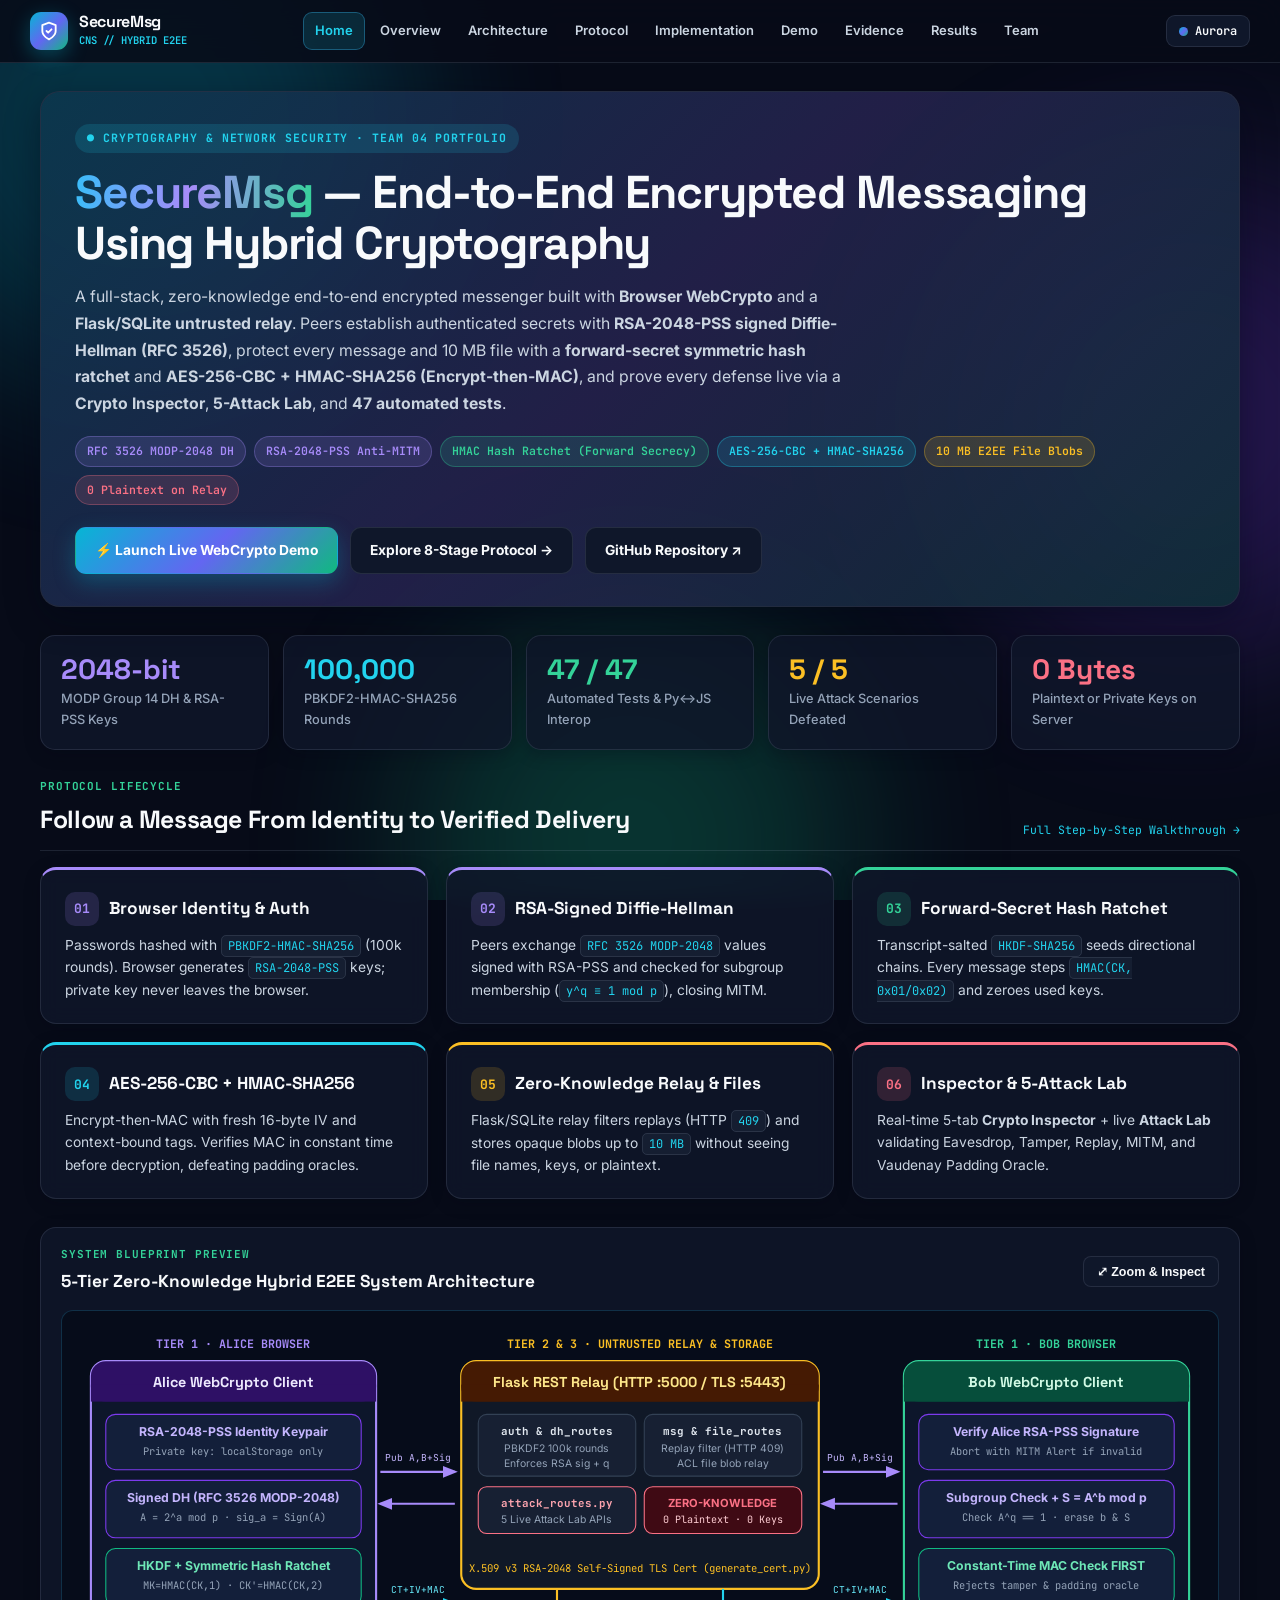
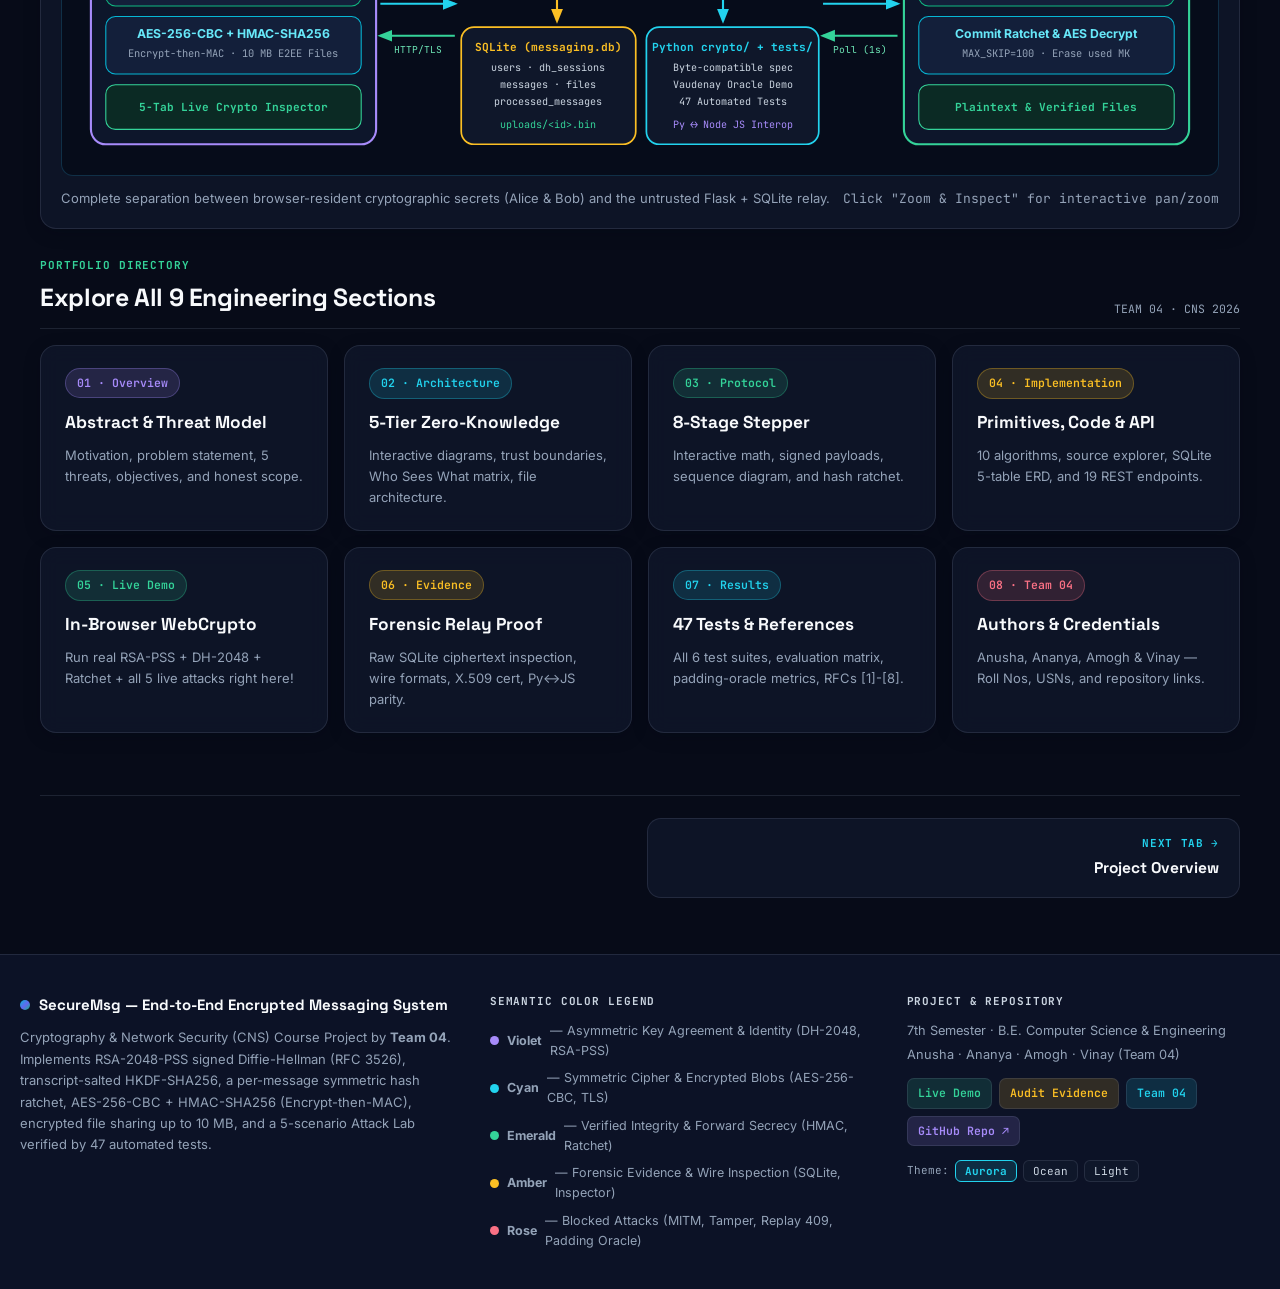
==== docs/index.html @ dab5427d "Add interactive 9-tab SecureMsg CNS portfolio and GitHub Pages workflow" ====
<!DOCTYPE html>
<html lang="en" data-theme="aurora">
<head>
  <meta charset="UTF-8" />
  <meta name="viewport" content="width=device-width, initial-scale=1.0" />
  <meta name="description" content="SecureMsg — End-to-End Encrypted Messaging System Using Hybrid Cryptography. Cryptography and Network Security (CNS) Team 4 Engineering Portfolio." />
  <title>SecureMsg — Hybrid Cryptography Portfolio</title>
  <link rel="preconnect" href="https://fonts.googleapis.com" />
  <link rel="preconnect" href="https://fonts.gstatic.com" crossorigin />
  <link href="https://fonts.googleapis.com/css2?family=Inter:wght@400;500;600;700;800&family=JetBrains+Mono:wght@400;500;600;700&family=Space+Grotesk:wght@600;700&display=swap" rel="stylesheet" />
  <link rel="stylesheet" href="./styles.css" />
</head>
<body>
  <a href="#main-content" class="skip-link">Skip to main content</a>

  <!-- Ambient Mesh Background -->
  <div class="bg-ambient" aria-hidden="true">
    <div class="orb orb-1"></div>
    <div class="orb orb-2"></div>
    <div class="orb orb-3"></div>
  </div>

  <!-- Sticky Navigation Header -->
  <header class="site-header">
    <div class="header-inner">
      <a href="#home" class="brand" data-nav="home">
        <span class="brand-icon" aria-hidden="true">
          <svg viewBox="0 0 24 24" fill="none" stroke="currentColor" stroke-width="2.2" stroke-linecap="round" stroke-linejoin="round">
            <path d="M12 22s8-4 8-10V5l-8-3-8 3v7c0 6 8 10 8 10z"/>
            <path d="M9 12l2 2 4-4"/>
          </svg>
        </span>
        <span class="brand-text">
          <span class="brand-name">SecureMsg</span>
          <span class="brand-sub">CNS // HYBRID E2EE</span>
        </span>
      </a>

      <!-- Desktop 9-Tab Navigation -->
      <nav class="nav-desktop" aria-label="Primary Navigation">
        <a href="#home" class="nav-link" data-nav="home">Home</a>
        <a href="#overview" class="nav-link" data-nav="overview">Overview</a>
        <a href="#architecture" class="nav-link" data-nav="architecture">Architecture</a>
        <a href="#protocol" class="nav-link" data-nav="protocol">Protocol</a>
        <a href="#implementation" class="nav-link" data-nav="implementation">Implementation</a>
        <a href="#demo" class="nav-link" data-nav="demo">Demo</a>
        <a href="#evidence" class="nav-link" data-nav="evidence">Evidence</a>
        <a href="#results" class="nav-link" data-nav="results">Results</a>
        <a href="#team" class="nav-link" data-nav="team">Team</a>
      </nav>

      <div class="header-actions">
        <button id="theme-cycle" class="theme-btn" type="button" title="Switch portfolio theme">
          <span class="theme-dot"></span>
          <span id="theme-label">Aurora</span>
        </button>
        <button id="mobile-toggle" class="mobile-btn" type="button" aria-label="Toggle navigation" aria-expanded="false">
          <svg viewBox="0 0 24 24" fill="none" stroke="currentColor" stroke-width="2.2" stroke-linecap="round">
            <line x1="3" y1="6" x2="21" y2="6"/>
            <line x1="3" y1="12" x2="21" y2="12"/>
            <line x1="3" y1="18" x2="21" y2="18"/>
          </svg>
        </button>
      </div>
    </div>

    <!-- Mobile Navigation Drawer -->
    <nav id="nav-mobile" class="nav-mobile" aria-label="Mobile Navigation" hidden>
      <a href="#home" class="mob-link" data-nav="home"><span>Home</span><span class="mob-path">/home</span></a>
      <a href="#overview" class="mob-link" data-nav="overview"><span>Project Overview</span><span class="mob-path">/overview</span></a>
      <a href="#architecture" class="mob-link" data-nav="architecture"><span>System Architecture</span><span class="mob-path">/architecture</span></a>
      <a href="#protocol" class="mob-link" data-nav="protocol"><span>Eight-Stage Protocol</span><span class="mob-path">/protocol</span></a>
      <a href="#implementation" class="mob-link" data-nav="implementation"><span>Cryptography &amp; Code</span><span class="mob-path">/implementation</span></a>
      <a href="#demo" class="mob-link" data-nav="demo"><span>Interactive Demo</span><span class="mob-path">/demo</span></a>
      <a href="#evidence" class="mob-link" data-nav="evidence"><span>Audit &amp; Evidence</span><span class="mob-path">/evidence</span></a>
      <a href="#results" class="mob-link" data-nav="results"><span>Testing &amp; Results</span><span class="mob-path">/results</span></a>
      <a href="#team" class="mob-link" data-nav="team"><span>Team 04</span><span class="mob-path">/team</span></a>
    </nav>
  </header>

  <!-- Dynamic Page Outlet -->
  <main id="main-content" class="main-wrap" tabindex="-1"></main>

  <!-- Diagram Zoom Lightbox Modal -->
  <div id="diagram-modal" class="modal" hidden role="dialog" aria-modal="true" aria-labelledby="modal-title">
    <div class="modal-backdrop" data-close-modal></div>
    <div class="modal-dialog">
      <div class="modal-head">
        <div>
          <span class="modal-kicker">INTERACTIVE DIAGRAM VIEWER</span>
          <h3 id="modal-title">Diagram</h3>
        </div>
        <div class="modal-controls">
          <button type="button" class="ctrl-btn" id="zoom-out" title="Zoom out">−</button>
          <span class="zoom-readout" id="zoom-readout">100%</span>
          <button type="button" class="ctrl-btn" id="zoom-in" title="Zoom in">+</button>
          <button type="button" class="ctrl-btn" id="zoom-reset" title="Reset zoom">Reset</button>
          <button type="button" class="ctrl-btn close" data-close-modal title="Close">✕</button>
        </div>
      </div>
      <div class="modal-body" id="modal-canvas"></div>
    </div>
  </div>

  <!-- Editorial Footer -->
  <footer class="site-footer">
    <div class="footer-inner">
      <div class="footer-col">
        <div class="footer-brand">
          <span class="footer-dot"></span>
          <strong>SecureMsg — End-to-End Encrypted Messaging System</strong>
        </div>
        <p class="footer-desc">
          Cryptography &amp; Network Security (CNS) Course Project by <strong>Team 04</strong>.
          Implements RSA-2048-PSS signed Diffie-Hellman (RFC 3526), transcript-salted HKDF-SHA256,
          a per-message symmetric hash ratchet, AES-256-CBC + HMAC-SHA256 (Encrypt-then-MAC),
          encrypted file sharing up to 10 MB, and a 5-scenario Attack Lab verified by 47 automated tests.
        </p>
      </div>

      <div class="footer-col">
        <div class="footer-head">SEMANTIC COLOR LEGEND</div>
        <ul class="legend-list">
          <li><span class="swatch violet"></span><strong>Violet</strong> — Asymmetric Key Agreement &amp; Identity (DH-2048, RSA-PSS)</li>
          <li><span class="swatch cyan"></span><strong>Cyan</strong> — Symmetric Cipher &amp; Encrypted Blobs (AES-256-CBC, TLS)</li>
          <li><span class="swatch emerald"></span><strong>Emerald</strong> — Verified Integrity &amp; Forward Secrecy (HMAC, Ratchet)</li>
          <li><span class="swatch amber"></span><strong>Amber</strong> — Forensic Evidence &amp; Wire Inspection (SQLite, Inspector)</li>
          <li><span class="swatch rose"></span><strong>Rose</strong> — Blocked Attacks (MITM, Tamper, Replay 409, Padding Oracle)</li>
        </ul>
      </div>

      <div class="footer-col">
        <div class="footer-head">PROJECT &amp; REPOSITORY</div>
        <p class="footer-meta">7th Semester · B.E. Computer Science &amp; Engineering</p>
        <p class="footer-meta">Anusha · Ananya · Amogh · Vinay (Team 04)</p>
        <div class="footer-links">
          <a href="#demo" data-nav="demo" class="f-pill emerald">Live Demo</a>
          <a href="#evidence" data-nav="evidence" class="f-pill amber">Audit Evidence</a>
          <a href="#team" data-nav="team" class="f-pill cyan">Team 04</a>
          <a href="https://github.com/Vinay3579-code/Secure-Messaging-Application" target="_blank" rel="noopener" class="f-pill violet">GitHub Repo ↗</a>
        </div>
        <div class="footer-themes">
          <span class="footer-theme-label">Theme:</span>
          <button type="button" class="ft-btn" data-set-theme="aurora">Aurora</button>
          <button type="button" class="ft-btn" data-set-theme="ocean">Ocean</button>
          <button type="button" class="ft-btn" data-set-theme="light">Light</button>
        </div>
      </div>
    </div>
  </footer>

  <script src="./diagrams.js"></script>
  <script src="./simulator.js"></script>
  <script src="./pages.js"></script>
  <script src="./app.js"></script>
</body>
</html>
---- docs/styles.css ----
/* ==========================================================================
   SecureMsg CNS Portfolio — Vibrant, Multi-Theme Cryptographic Design System
   Themes: Aurora Dark (default), Ocean Slate, Vibrant Light
   ========================================================================== */

:root,
[data-theme="aurora"] {
  --bg: #070B18;
  --bg-2: #0C1226;
  --surface: rgba(15, 23, 42, 0.82);
  --surface-solid: #0F172A;
  --surface-alt: rgba(30, 41, 59, 0.55);
  --border: rgba(148, 163, 184, 0.16);
  --border-strong: rgba(56, 189, 248, 0.34);

  --ink: #F8FAFC;
  --ink-2: #CBD5E1;
  --ink-3: #94A3B8;

  --cyan: #22D3EE;
  --cyan-soft: rgba(34, 211, 238, 0.14);
  --emerald: #34D399;
  --emerald-soft: rgba(52, 211, 153, 0.14);
  --violet: #A78BFA;
  --violet-soft: rgba(167, 139, 250, 0.15);
  --amber: #FBBF24;
  --amber-soft: rgba(251, 191, 36, 0.15);
  --rose: #FB7185;
  --rose-soft: rgba(251, 113, 133, 0.15);
  --blue: #60A5FA;
  --blue-soft: rgba(96, 165, 250, 0.15);

  --grad-hero: linear-gradient(135deg, rgba(6, 182, 212, 0.18), rgba(139, 92, 246, 0.16), rgba(16, 185, 129, 0.14));
  --grad-accent: linear-gradient(135deg, #06B6D4 0%, #6366F1 52%, #10B981 100%);
  --grad-title: linear-gradient(95deg, #38BDF8 0%, #A78BFA 48%, #34D399 100%);
  --code-bg: #050914;
  --shadow: 0 12px 34px rgba(2, 6, 23, 0.45);
  --shadow-sm: 0 4px 16px rgba(2, 6, 23, 0.28);
  --header-bg: rgba(7, 11, 24, 0.86);
  --orb-opacity: 0.24;
}

[data-theme="ocean"] {
  --bg: #081826;
  --bg-2: #0D2235;
  --surface: rgba(14, 34, 54, 0.86);
  --surface-solid: #0E2236;
  --surface-alt: rgba(22, 50, 79, 0.6);
  --border: rgba(56, 189, 248, 0.18);
  --border-strong: rgba(20, 184, 166, 0.44);

  --ink: #F0F9FF;
  --ink-2: #BAE6FD;
  --ink-3: #7DD3FC;

  --cyan: #2DD4BF;
  --cyan-soft: rgba(45, 212, 191, 0.15);
  --emerald: #4ADE80;
  --emerald-soft: rgba(74, 222, 128, 0.14);
  --violet: #C084FC;
  --violet-soft: rgba(192, 132, 252, 0.16);
  --amber: #FCD34D;
  --amber-soft: rgba(252, 211, 77, 0.16);
  --rose: #FDA4AF;
  --rose-soft: rgba(253, 164, 175, 0.16);
  --blue: #38BDF8;
  --blue-soft: rgba(56, 189, 248, 0.16);

  --grad-hero: linear-gradient(135deg, rgba(20, 184, 166, 0.22), rgba(14, 165, 233, 0.18), rgba(99, 102, 241, 0.16));
  --grad-accent: linear-gradient(135deg, #14B8A6 0%, #0EA5E9 55%, #818CF8 100%);
  --grad-title: linear-gradient(95deg, #5EEAD4 0%, #38BDF8 50%, #C084FC 100%);
  --code-bg: #04101B;
  --shadow: 0 14px 36px rgba(2, 12, 24, 0.5);
  --shadow-sm: 0 4px 16px rgba(2, 12, 24, 0.32);
  --header-bg: rgba(8, 24, 38, 0.88);
  --orb-opacity: 0.22;
}

[data-theme="light"] {
  --bg: #F4F7FC;
  --bg-2: #EBF0F9;
  --surface: rgba(255, 255, 255, 0.94);
  --surface-solid: #FFFFFF;
  --surface-alt: #F8FAFC;
  --border: #DDE5F0;
  --border-strong: rgba(79, 70, 229, 0.35);

  --ink: #0F172A;
  --ink-2: #334155;
  --ink-3: #64748B;

  --cyan: #0284C7;
  --cyan-soft: #E0F2FE;
  --emerald: #059669;
  --emerald-soft: #D1FAE5;
  --violet: #7C3AED;
  --violet-soft: #EDE9FE;
  --amber: #D97706;
  --amber-soft: #FEF3C7;
  --rose: #E11D48;
  --rose-soft: #FFE4E6;
  --blue: #2563EB;
  --blue-soft: #DBEAFE;

  --grad-hero: linear-gradient(135deg, rgba(6, 182, 212, 0.1), rgba(99, 102, 241, 0.1), rgba(16, 185, 129, 0.1));
  --grad-accent: linear-gradient(135deg, #0284C7 0%, #4F46E5 55%, #059669 100%);
  --grad-title: linear-gradient(95deg, #0284C7 0%, #6D28D9 52%, #059669 100%);
  --code-bg: #0F172A;
  --shadow: 0 10px 28px rgba(15, 23, 42, 0.08);
  --shadow-sm: 0 3px 10px rgba(15, 23, 42, 0.05);
  --header-bg: rgba(255, 255, 255, 0.9);
  --orb-opacity: 0.14;
}

* { box-sizing: border-box; margin: 0; padding: 0; }
html { scroll-behavior: smooth; }

body {
  font-family: 'Inter', -apple-system, BlinkMacSystemFont, 'Segoe UI', Roboto, sans-serif;
  background: var(--bg);
  color: var(--ink);
  line-height: 1.62;
  min-height: 100vh;
  display: flex;
  flex-direction: column;
  overflow-x: hidden;
  -webkit-font-smoothing: antialiased;
  transition: background 0.25s ease, color 0.25s ease;
}

.font-display { font-family: 'Space Grotesk', 'Inter', sans-serif; }
.font-mono, code, pre { font-family: 'JetBrains Mono', ui-monospace, SFMono-Regular, Consolas, monospace; }

.skip-link {
  position: absolute; left: -9999px;
  background: var(--cyan); color: #050914;
  padding: 8px 14px; border-radius: 8px; font-weight: 700; z-index: 100;
}
.skip-link:focus { left: 12px; top: 12px; }

/* Ambient Gradient Orbs */
.bg-ambient {
  position: fixed; inset: 0; pointer-events: none; z-index: 0; overflow: hidden;
}
.orb {
  position: absolute; border-radius: 50%; filter: blur(90px); opacity: var(--orb-opacity);
}
.orb-1 { width: 520px; height: 520px; top: -140px; left: -120px; background: #06B6D4; }
.orb-2 { width: 480px; height: 480px; top: 20%; right: -150px; background: #7C3AED; }
.orb-3 { width: 440px; height: 440px; bottom: -160px; left: 32%; background: #10B981; }

/* Sticky Header */
.site-header {
  position: sticky; top: 0; z-index: 50;
  background: var(--header-bg);
  backdrop-filter: blur(16px);
  border-bottom: 1px solid var(--border);
}

.header-inner {
  max-width: 1260px; margin: 0 auto;
  padding: 12px 20px;
  display: flex; align-items: center; justify-content: space-between; gap: 14px;
}

.brand {
  display: flex; align-items: center; gap: 11px; text-decoration: none; color: inherit;
  flex-shrink: 0;
}
.brand-icon {
  width: 38px; height: 38px; border-radius: 11px;
  background: var(--grad-accent); color: #FFFFFF;
  display: grid; place-items: center;
  box-shadow: 0 6px 20px rgba(6, 182, 212, 0.32);
}
.brand-icon svg { width: 20px; height: 20px; }
.brand-name {
  display: block; font-family: 'Space Grotesk', sans-serif;
  font-size: 16px; font-weight: 700; line-height: 1.1; letter-spacing: -0.02em;
}
.brand-sub {
  display: block; font-family: 'JetBrains Mono', monospace;
  font-size: 10.5px; color: var(--cyan); font-weight: 600; margin-top: 2px;
}

.nav-desktop {
  display: flex; align-items: center; gap: 3px;
}
.nav-link {
  text-decoration: none; color: var(--ink-2);
  font-size: 13px; font-weight: 600;
  padding: 7px 11px; border-radius: 9px;
  border: 1px solid transparent;
  transition: all 0.16s ease;
  white-space: nowrap;
}
.nav-link:hover { color: var(--ink); background: var(--surface-alt); }
.nav-link.active {
  color: var(--cyan);
  background: var(--cyan-soft);
  border-color: var(--border-strong);
}

.header-actions { display: flex; align-items: center; gap: 8px; flex-shrink: 0; }

.theme-btn {
  display: inline-flex; align-items: center; gap: 7px;
  background: var(--surface-solid); color: var(--ink);
  border: 1px solid var(--border);
  padding: 7px 12px; border-radius: 9px;
  font-family: 'JetBrains Mono', monospace; font-size: 12px; font-weight: 600;
  cursor: pointer; transition: all 0.15s ease;
}
.theme-btn:hover { border-color: var(--cyan); transform: translateY(-1px); }
.theme-dot {
  width: 9px; height: 9px; border-radius: 50%;
  background: var(--grad-accent);
}

.mobile-btn {
  display: none; width: 38px; height: 38px; border-radius: 9px;
  background: var(--surface-solid); color: var(--ink);
  border: 1px solid var(--border); align-items: center; justify-content: center; cursor: pointer;
}
.mobile-btn svg { width: 20px; height: 20px; }

.nav-mobile {
  border-top: 1px solid var(--border);
  padding: 10px 18px 16px;
  display: grid; gap: 6px;
  background: var(--surface-solid);
}
.nav-mobile[hidden] { display: none; }
.mob-link {
  display: flex; justify-content: space-between; align-items: center;
  padding: 10px 14px; border-radius: 10px;
  text-decoration: none; color: var(--ink-2); font-size: 14px; font-weight: 600;
  border: 1px solid transparent;
}
.mob-link.active {
  background: var(--cyan-soft); color: var(--cyan); border-color: var(--border-strong);
}
.mob-path { font-family: 'JetBrains Mono', monospace; font-size: 11px; color: var(--ink-3); }

/* Main Content Wrapper */
.main-wrap {
  position: relative; z-index: 1; flex: 1;
  max-width: 1240px; width: 100%; margin: 0 auto;
  padding: 28px 20px 56px;
  animation: fadeSlide 0.25s ease;
}

@keyframes fadeSlide {
  from { opacity: 0; transform: translateY(8px); }
  to { opacity: 1; transform: translateY(0); }
}

/* Reusable Layout Primitives */
.stack-lg { display: flex; flex-direction: column; gap: 28px; }
.stack-md { display: flex; flex-direction: column; gap: 18px; }
.stack-sm { display: flex; flex-direction: column; gap: 12px; }

.grid-2 { display: grid; grid-template-columns: repeat(2, minmax(0, 1fr)); gap: 18px; }
.grid-3 { display: grid; grid-template-columns: repeat(3, minmax(0, 1fr)); gap: 18px; }
.grid-4 { display: grid; grid-template-columns: repeat(4, minmax(0, 1fr)); gap: 16px; }
.grid-5 { display: grid; grid-template-columns: repeat(5, minmax(0, 1fr)); gap: 14px; }

/* Page Header */
.page-hero {
  background: var(--surface);
  border: 1px solid var(--border);
  border-radius: 20px;
  padding: 32px 34px;
  position: relative; overflow: hidden;
  box-shadow: var(--shadow);
}
.page-hero::before {
  content: ""; position: absolute; inset: 0;
  background: var(--grad-hero); pointer-events: none;
}
.page-hero > * { position: relative; z-index: 1; }

.kicker {
  display: inline-flex; align-items: center; gap: 8px;
  font-family: 'JetBrains Mono', monospace;
  font-size: 11.5px; font-weight: 700; letter-spacing: 0.08em; text-transform: uppercase;
  color: var(--cyan);
  background: var(--cyan-soft);
  padding: 5px 12px; border-radius: 999px;
  margin-bottom: 14px;
}
.kicker.violet { color: var(--violet); background: var(--violet-soft); }
.kicker.emerald { color: var(--emerald); background: var(--emerald-soft); }
.kicker.amber { color: var(--amber); background: var(--amber-soft); }
.kicker.rose { color: var(--rose); background: var(--rose-soft); }

h1.display-title {
  font-family: 'Space Grotesk', sans-serif;
  font-size: clamp(1.9rem, 3.6vw, 3rem);
  font-weight: 700; line-height: 1.12; letter-spacing: -0.025em;
  margin-bottom: 14px;
}
.grad-text {
  background: var(--grad-title);
  -webkit-background-clip: text; -webkit-text-fill-color: transparent;
}

.lead {
  font-size: 15.8px; color: var(--ink-2); max-width: 78ch; line-height: 1.7;
}

/* Section Headers */
.sec-head {
  display: flex; justify-content: space-between; align-items: flex-end;
  flex-wrap: wrap; gap: 10px;
  padding-bottom: 10px; border-bottom: 1px solid var(--border);
  margin-bottom: 16px;
}
.sec-kicker {
  font-family: 'JetBrains Mono', monospace;
  font-size: 11px; font-weight: 700; text-transform: uppercase; letter-spacing: 0.08em;
  color: var(--emerald); margin-bottom: 4px;
}
.sec-title {
  font-family: 'Space Grotesk', sans-serif;
  font-size: clamp(1.25rem, 2.2vw, 1.55rem);
  font-weight: 700; letter-spacing: -0.015em;
}
.sec-meta {
  font-family: 'JetBrains Mono', monospace; font-size: 11.5px; color: var(--ink-3);
}

/* Cards */
.card {
  background: var(--surface);
  border: 1px solid var(--border);
  border-radius: 16px;
  padding: 22px 24px;
  box-shadow: var(--shadow-sm);
  backdrop-filter: blur(10px);
  transition: border-color 0.18s ease, transform 0.18s ease;
}
.card.hover:hover {
  border-color: var(--border-strong);
  transform: translateY(-2px);
}
.card.accent-cyan { border-top: 3px solid var(--cyan); }
.card.accent-emerald { border-top: 3px solid var(--emerald); }
.card.accent-violet { border-top: 3px solid var(--violet); }
.card.accent-amber { border-top: 3px solid var(--amber); }
.card.accent-rose { border-top: 3px solid var(--rose); }
.card.accent-blue { border-top: 3px solid var(--blue); }

.card-title {
  font-family: 'Space Grotesk', sans-serif;
  font-size: 1.08rem; font-weight: 700; margin-bottom: 8px;
  display: flex; align-items: center; gap: 10px;
}

.icon-badge {
  width: 34px; height: 34px; border-radius: 10px;
  display: inline-flex; align-items: center; justify-content: center;
  flex-shrink: 0; font-family: 'JetBrains Mono', monospace; font-weight: 700; font-size: 13px;
}
.icon-badge.cyan { background: var(--cyan-soft); color: var(--cyan); }
.icon-badge.emerald { background: var(--emerald-soft); color: var(--emerald); }
.icon-badge.violet { background: var(--violet-soft); color: var(--violet); }
.icon-badge.amber { background: var(--amber-soft); color: var(--amber); }
.icon-badge.rose { background: var(--rose-soft); color: var(--rose); }
.icon-badge.blue { background: var(--blue-soft); color: var(--blue); }

/* Pills & Tags */
.pills { display: flex; flex-wrap: wrap; gap: 8px; }
.pill {
  display: inline-flex; align-items: center; gap: 6px;
  font-family: 'JetBrains Mono', monospace; font-size: 11.5px; font-weight: 600;
  padding: 5px 11px; border-radius: 999px;
  border: 1px solid var(--border); background: var(--surface-alt); color: var(--ink-2);
}
.pill.cyan { color: var(--cyan); background: var(--cyan-soft); border-color: rgba(34,211,238,0.3); }
.pill.emerald { color: var(--emerald); background: var(--emerald-soft); border-color: rgba(52,211,153,0.3); }
.pill.violet { color: var(--violet); background: var(--violet-soft); border-color: rgba(167,139,250,0.3); }
.pill.amber { color: var(--amber); background: var(--amber-soft); border-color: rgba(251,191,36,0.3); }
.pill.rose { color: var(--rose); background: var(--rose-soft); border-color: rgba(251,113,133,0.3); }

/* Buttons */
.btn-row { display: flex; flex-wrap: wrap; gap: 12px; margin-top: 22px; }
.btn {
  display: inline-flex; align-items: center; gap: 8px;
  text-decoration: none; cursor: pointer;
  font-size: 13.8px; font-weight: 700;
  padding: 11px 19px; border-radius: 11px;
  border: 1px solid transparent; transition: all 0.16s ease;
}
.btn-primary {
  background: var(--grad-accent); color: #FFFFFF;
  box-shadow: 0 8px 22px rgba(6, 182, 212, 0.28);
}
.btn-primary:hover { transform: translateY(-1px); filter: brightness(1.08); }
.btn-secondary {
  background: var(--surface-solid); color: var(--ink);
  border-color: var(--border);
}
.btn-secondary:hover { border-color: var(--cyan); color: var(--cyan); }
.btn-danger {
  background: var(--rose-soft); color: var(--rose); border-color: rgba(251,113,133,0.4);
}
.btn-danger:hover { filter: brightness(1.1); }
.btn-sm { padding: 7px 13px; font-size: 12.5px; border-radius: 8px; }
.btn:disabled { opacity: 0.45; cursor: not-allowed; transform: none; }

/* Stat Cards */
.stat-card {
  background: var(--surface); border: 1px solid var(--border);
  border-radius: 15px; padding: 18px 20px; box-shadow: var(--shadow-sm);
}
.stat-val {
  font-family: 'Space Grotesk', sans-serif;
  font-size: 1.75rem; font-weight: 700; line-height: 1.1; margin-bottom: 5px;
}
.stat-val.cyan { color: var(--cyan); }
.stat-val.emerald { color: var(--emerald); }
.stat-val.violet { color: var(--violet); }
.stat-val.amber { color: var(--amber); }
.stat-val.rose { color: var(--rose); }
.stat-label { font-size: 12.8px; color: var(--ink-3); font-weight: 500; }

/* Tables */
.table-wrap {
  overflow-x: auto; border: 1px solid var(--border);
  border-radius: 14px; background: var(--surface);
}
table { width: 100%; border-collapse: collapse; min-width: 620px; }
thead th {
  text-align: left; font-family: 'JetBrains Mono', monospace;
  font-size: 11px; font-weight: 700; text-transform: uppercase; letter-spacing: 0.06em;
  color: var(--cyan); background: var(--surface-alt);
  padding: 13px 16px; border-bottom: 1px solid var(--border);
}
tbody td {
  padding: 12px 16px; font-size: 13.5px; color: var(--ink-2);
  border-bottom: 1px solid var(--border); vertical-align: top;
}
tbody tr:last-child td { border-bottom: none; }
tbody tr:hover td { background: var(--surface-alt); }
td strong { color: var(--ink); }

/* Inline Code & Code Blocks */
p code, li code, td code {
  font-size: 12px; padding: 2px 6px; border-radius: 5px;
  background: var(--surface-alt); border: 1px solid var(--border); color: var(--cyan);
}
pre.code-block {
  background: var(--code-bg); color: #E2E8F0;
  border: 1px solid rgba(148, 163, 184, 0.2);
  border-radius: 12px; padding: 16px 18px;
  font-size: 12.2px; line-height: 1.65; overflow-x: auto;
}

/* Lists */
ul.clean { list-style: none; display: flex; flex-direction: column; gap: 9px; }
ul.clean li { position: relative; padding-left: 18px; font-size: 14px; color: var(--ink-2); }
ul.clean li::before {
  content: ""; position: absolute; left: 0; top: 9px;
  width: 7px; height: 7px; border-radius: 50%; background: var(--cyan);
}
ul.clean.emerald li::before { background: var(--emerald); }
ul.clean.violet li::before { background: var(--violet); }
ul.clean.rose li::before { background: var(--rose); }
ul.clean.amber li::before { background: var(--amber); }
ul.clean li strong { color: var(--ink); }

/* Interactive Tabs & Segmented Controls */
.seg-tabs {
  display: flex; flex-wrap: wrap; gap: 8px; margin-bottom: 16px;
}
.seg-btn {
  background: var(--surface-solid); color: var(--ink-2);
  border: 1px solid var(--border);
  padding: 8px 14px; border-radius: 10px;
  font-size: 13px; font-weight: 600; cursor: pointer;
  transition: all 0.15s ease;
}
.seg-btn:hover { border-color: var(--cyan); color: var(--ink); }
.seg-btn.active {
  background: var(--grad-accent); color: #FFFFFF; border-color: transparent;
  box-shadow: 0 5px 16px rgba(6, 182, 212, 0.25);
}

/* Diagram Box */
.diagram-box {
  background: var(--surface); border: 1px solid var(--border);
  border-radius: 16px; padding: 18px 20px; box-shadow: var(--shadow-sm);
}
.diagram-bar {
  display: flex; justify-content: space-between; align-items: center;
  flex-wrap: wrap; gap: 10px; margin-bottom: 14px;
}
.diagram-canvas {
  background: #060C1A; border: 1px solid rgba(56, 189, 248, 0.2);
  border-radius: 12px; padding: 14px; overflow-x: auto;
}
.diagram-canvas svg { width: 100%; min-width: 700px; height: auto; display: block; }
.diagram-note {
  margin-top: 12px; font-size: 13px; color: var(--ink-3);
  display: flex; justify-content: space-between; flex-wrap: wrap; gap: 8px;
}

/* Protocol Stepper */
.stepper-layout {
  display: grid; grid-template-columns: 300px 1fr; gap: 18px; align-items: start;
}
.step-list { display: flex; flex-direction: column; gap: 8px; }
.step-btn {
  display: flex; align-items: center; gap: 12px; text-align: left;
  background: var(--surface); border: 1px solid var(--border);
  border-radius: 12px; padding: 11px 14px; cursor: pointer; color: var(--ink-2);
  transition: all 0.15s ease;
}
.step-btn:hover { border-color: var(--cyan); color: var(--ink); }
.step-btn.active {
  background: var(--cyan-soft); border-color: var(--cyan); color: var(--ink);
}
.step-num {
  width: 28px; height: 28px; border-radius: 8px;
  font-family: 'JetBrains Mono', monospace; font-size: 12px; font-weight: 700;
  display: inline-flex; align-items: center; justify-content: center; flex-shrink: 0;
  background: var(--surface-alt); color: var(--cyan);
}
.step-btn.active .step-num { background: var(--cyan); color: #050914; }
.step-btn strong { display: block; font-size: 13.5px; line-height: 1.25; }
.step-btn small { display: block; font-size: 11.5px; color: var(--ink-3); margin-top: 2px; }

/* Live Demo Simulator */
.sim-grid {
  display: grid; grid-template-columns: 1fr 0.9fr 1fr; gap: 14px;
}
.sim-pane {
  background: var(--surface); border: 1px solid var(--border);
  border-radius: 14px; padding: 18px; display: flex; flex-direction: column; gap: 12px;
}
.sim-pane.relay {
  background: var(--code-bg); border-color: rgba(251, 191, 36, 0.35); color: #E2E8F0;
}
.sim-input {
  width: 100%; background: var(--surface-alt); color: var(--ink);
  border: 1px solid var(--border); border-radius: 10px;
  padding: 10px 13px; font-size: 13.8px; font-family: inherit;
}
.sim-input:focus { outline: none; border-color: var(--cyan); }
.sim-log {
  background: var(--code-bg); color: #CBD5E1;
  border: 1px solid rgba(148, 163, 184, 0.2);
  border-radius: 10px; padding: 12px;
  font-family: 'JetBrains Mono', monospace; font-size: 11.6px;
  line-height: 1.6; max-height: 280px; overflow-y: auto; white-space: pre-wrap; word-break: break-word;
}
.log-ok { color: #34D399; }
.log-err { color: #FB7185; }
.log-warn { color: #FBBF24; }
.log-info { color: #38BDF8; }

.toggle-label {
  display: inline-flex; align-items: center; gap: 8px;
  font-size: 13px; font-weight: 600; color: var(--ink-2); cursor: pointer;
}

/* Progress Bar for Test Suites */
.bar-track {
  height: 8px; border-radius: 999px; background: var(--surface-alt); overflow: hidden; margin-top: 8px;
}
.bar-fill {
  height: 100%; border-radius: 999px; background: var(--grad-accent);
}

/* Team Cards */
.member-card {
  background: var(--surface); border: 1px solid var(--border);
  border-radius: 16px; overflow: hidden; box-shadow: var(--shadow-sm);
  transition: transform 0.18s ease, border-color 0.18s ease;
}
.member-card:hover { transform: translateY(-3px); border-color: var(--border-strong); }
.member-ribbon { height: 5px; }
.member-body { padding: 22px; display: flex; flex-direction: column; gap: 16px; }
.member-top { display: flex; align-items: center; gap: 14px; }
.avatar {
  width: 54px; height: 54px; border-radius: 14px; color: #FFFFFF;
  font-family: 'JetBrains Mono', monospace; font-size: 17px; font-weight: 700;
  display: grid; place-items: center; flex-shrink: 0;
}
.member-meta {
  display: grid; grid-template-columns: 1fr 1.3fr; gap: 10px;
  padding-top: 14px; border-top: 1px solid var(--border);
}
.meta-box {
  background: var(--surface-alt); border: 1px solid var(--border);
  border-radius: 10px; padding: 9px 12px;
}
.meta-box small {
  display: block; font-family: 'JetBrains Mono', monospace;
  font-size: 10px; text-transform: uppercase; letter-spacing: 0.06em; color: var(--ink-3);
}
.meta-box strong {
  font-family: 'JetBrains Mono', monospace; font-size: 13.5px; color: var(--ink);
}

/* Prev / Next Page Pager */
.pager {
  display: grid; grid-template-columns: repeat(2, minmax(0, 1fr)); gap: 14px;
  margin-top: 34px; padding-top: 22px; border-top: 1px solid var(--border);
}
.pager-card {
  background: var(--surface); border: 1px solid var(--border);
  border-radius: 14px; padding: 16px 20px; text-decoration: none; color: inherit;
  display: flex; flex-direction: column; gap: 3px; transition: all 0.16s ease;
}
.pager-card:hover { border-color: var(--cyan); transform: translateY(-2px); }
.pager-card.next { text-align: right; align-items: flex-end; }
.pager-dir {
  font-family: 'JetBrains Mono', monospace; font-size: 11px; color: var(--cyan);
  text-transform: uppercase; letter-spacing: 0.06em; font-weight: 700;
}
.pager-title { font-family: 'Space Grotesk', sans-serif; font-size: 15.5px; font-weight: 700; }

/* Modal Lightbox */
.modal {
  position: fixed; inset: 0; z-index: 100;
  display: grid; place-items: center; padding: 20px;
}
.modal[hidden] { display: none; }
.modal-backdrop {
  position: absolute; inset: 0; background: rgba(2, 6, 23, 0.8); backdrop-filter: blur(6px);
}
.modal-dialog {
  position: relative; z-index: 1; width: min(1160px, 96vw); max-height: 90vh;
  background: var(--surface-solid); border: 1px solid var(--border-strong);
  border-radius: 18px; display: flex; flex-direction: column; overflow: hidden;
  box-shadow: 0 24px 60px rgba(0, 0, 0, 0.6);
}
.modal-head {
  display: flex; justify-content: space-between; align-items: center; flex-wrap: wrap; gap: 10px;
  padding: 14px 20px; border-bottom: 1px solid var(--border); background: var(--surface-alt);
}
.modal-kicker {
  display: block; font-family: 'JetBrains Mono', monospace; font-size: 10.5px;
  color: var(--cyan); letter-spacing: 0.08em;
}
.modal-controls { display: flex; align-items: center; gap: 6px; }
.ctrl-btn {
  background: var(--surface-solid); color: var(--ink); border: 1px solid var(--border);
  border-radius: 8px; padding: 5px 11px; font-family: 'JetBrains Mono', monospace;
  font-size: 12.5px; font-weight: 600; cursor: pointer;
}
.ctrl-btn:hover { border-color: var(--cyan); color: var(--cyan); }
.ctrl-btn.close { color: var(--rose); border-color: rgba(251,113,133,0.35); }
.zoom-readout { font-family: 'JetBrains Mono', monospace; font-size: 12px; min-width: 44px; text-align: center; }
.modal-body {
  padding: 20px; overflow: auto; background: #050A17; flex: 1;
}
.modal-body svg { transform-origin: top left; transition: transform 0.15s ease; }

/* Footer */
.site-footer {
  position: relative; z-index: 1;
  border-top: 1px solid var(--border);
  background: var(--bg-2); padding: 38px 20px;
}
.footer-inner {
  max-width: 1240px; margin: 0 auto;
  display: grid; grid-template-columns: 1.25fr 1.1fr 1fr; gap: 28px;
}
.footer-brand { display: flex; align-items: center; gap: 9px; font-family: 'Space Grotesk', sans-serif; font-size: 15px; margin-bottom: 10px; }
.footer-dot { width: 10px; height: 10px; border-radius: 50%; background: var(--grad-accent); }
.footer-desc { font-size: 13px; color: var(--ink-3); line-height: 1.65; }
.footer-head {
  font-family: 'JetBrains Mono', monospace; font-size: 11px; font-weight: 700;
  letter-spacing: 0.08em; color: var(--ink-2); margin-bottom: 10px;
}
.legend-list { list-style: none; display: flex; flex-direction: column; gap: 7px; font-size: 12.5px; color: var(--ink-3); }
.legend-list li { display: flex; align-items: center; gap: 8px; }
.swatch { width: 9px; height: 9px; border-radius: 50%; flex-shrink: 0; }
.swatch.violet { background: var(--violet); }
.swatch.cyan { background: var(--cyan); }
.swatch.emerald { background: var(--emerald); }
.swatch.amber { background: var(--amber); }
.swatch.rose { background: var(--rose); }
.footer-meta { font-size: 12.8px; color: var(--ink-3); margin-bottom: 4px; }
.footer-links { display: flex; flex-wrap: wrap; gap: 7px; margin-top: 12px; }
.f-pill {
  font-family: 'JetBrains Mono', monospace; font-size: 11.5px; font-weight: 600;
  padding: 5px 10px; border-radius: 7px; text-decoration: none; border: 1px solid var(--border);
}
.f-pill.emerald { color: var(--emerald); background: var(--emerald-soft); }
.f-pill.amber { color: var(--amber); background: var(--amber-soft); }
.f-pill.cyan { color: var(--cyan); background: var(--cyan-soft); }
.f-pill.violet { color: var(--violet); background: var(--violet-soft); }
.footer-themes { display: flex; align-items: center; gap: 6px; margin-top: 14px; }
.footer-theme-label { font-family: 'JetBrains Mono', monospace; font-size: 11px; color: var(--ink-3); }
.ft-btn {
  background: var(--surface-solid); color: var(--ink-2); border: 1px solid var(--border);
  border-radius: 6px; padding: 3px 9px; font-family: 'JetBrains Mono', monospace;
  font-size: 11px; cursor: pointer;
}
.ft-btn.active { border-color: var(--cyan); color: var(--cyan); background: var(--cyan-soft); font-weight: 700; }

/* Responsive Breakpoints */
@media (max-width: 1040px) {
  .nav-desktop { display: none; }
  .mobile-btn { display: inline-flex; }
  .grid-5 { grid-template-columns: repeat(3, minmax(0, 1fr)); }
  .grid-4 { grid-template-columns: repeat(2, minmax(0, 1fr)); }
  .sim-grid { grid-template-columns: 1fr; }
  .stepper-layout { grid-template-columns: 1fr; }
}

@media (max-width: 780px) {
  .grid-2, .grid-3, .footer-inner { grid-template-columns: 1fr; }
  .grid-5, .grid-4 { grid-template-columns: repeat(2, minmax(0, 1fr)); }
  .page-hero { padding: 24px 20px; }
  .pager { grid-template-columns: 1fr; }
  .pager-card.next { text-align: left; align-items: flex-start; }
}

@media (max-width: 480px) {
  .grid-5, .grid-4 { grid-template-columns: 1fr; }
}
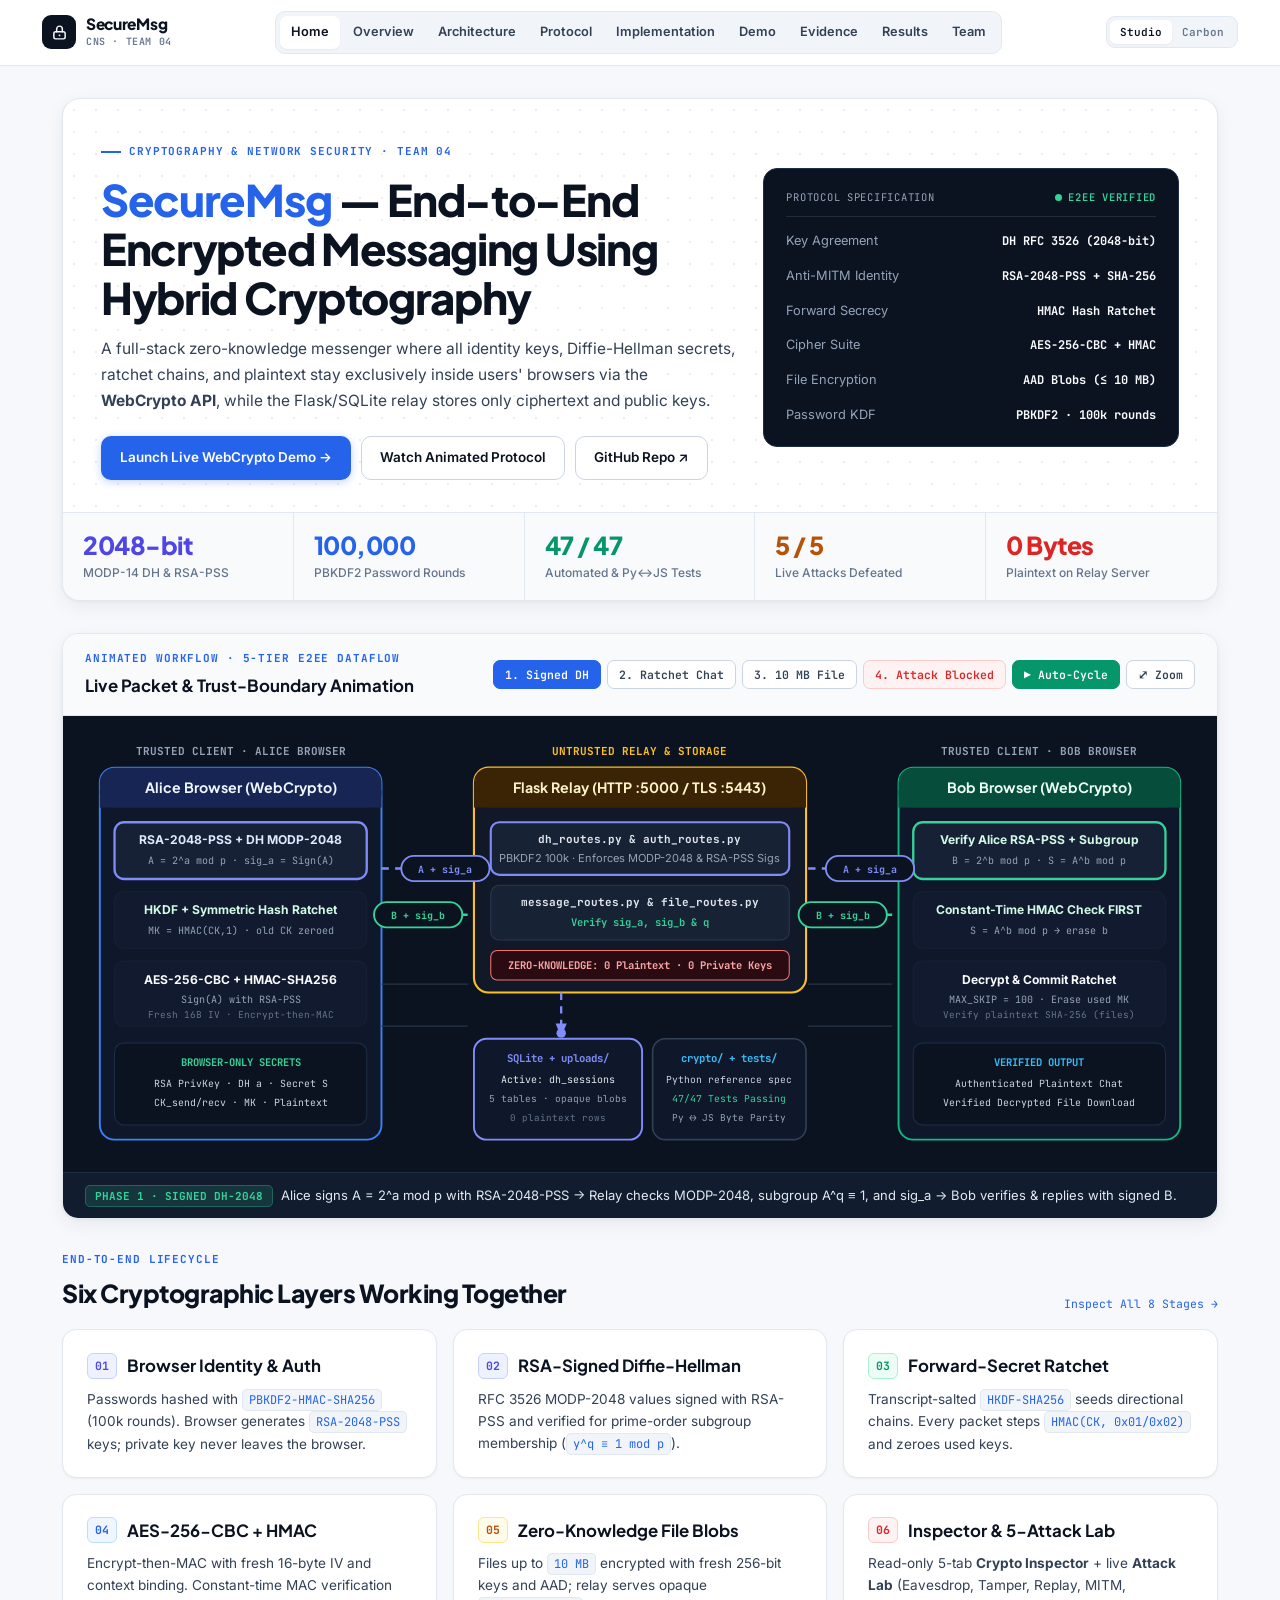
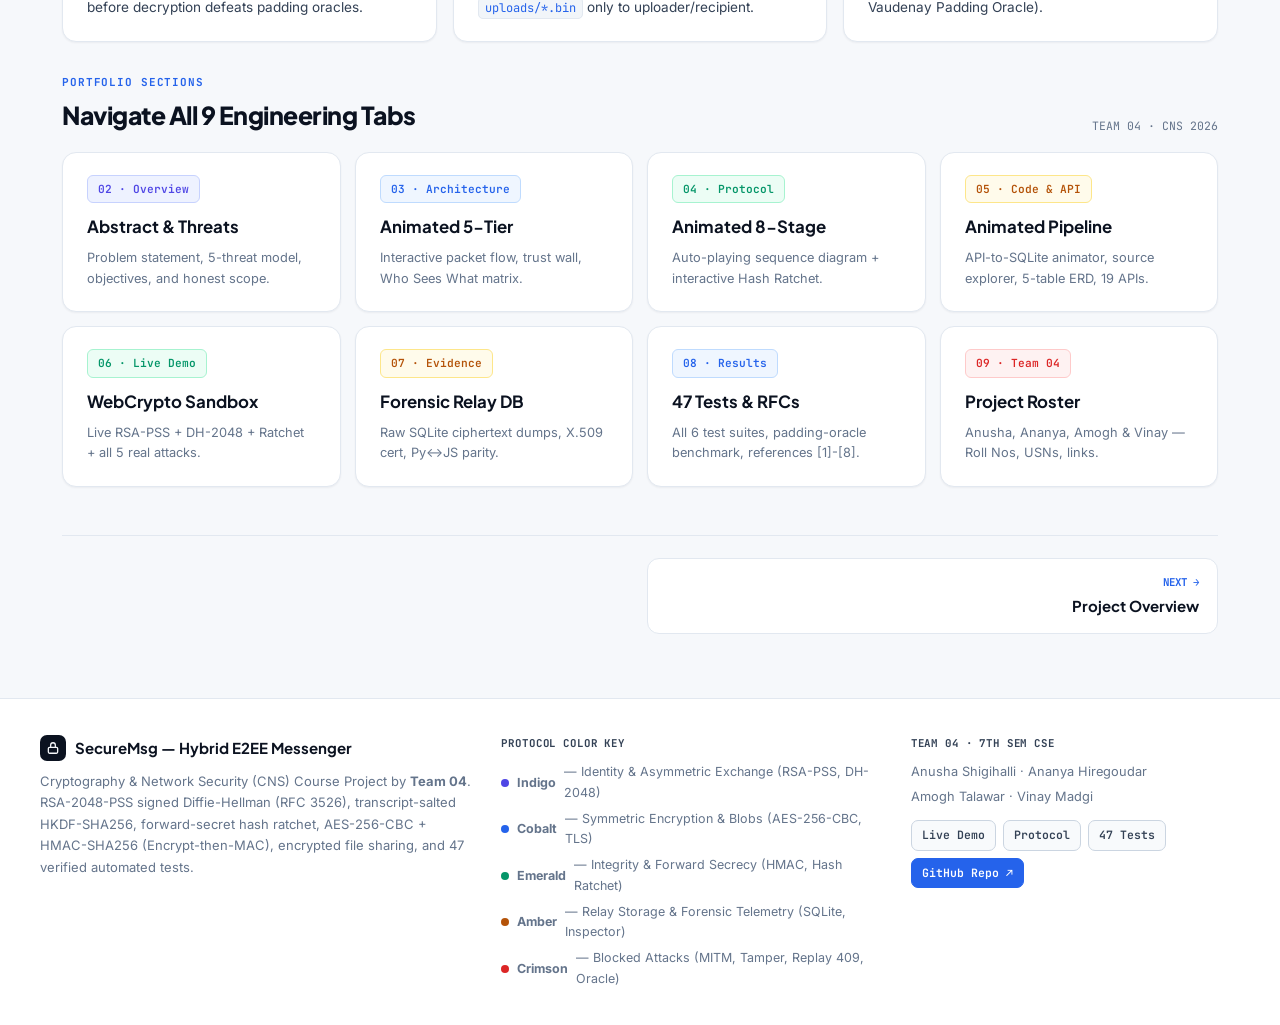
==== commit c0bd5498: "Redesign portfolio UI cleanly and add animated workflow diagrams" ====
--- a/docs/index.html
+++ b/docs/index.html
@@ -1,42 +1,36 @@
 <!DOCTYPE html>
-<html lang="en" data-theme="aurora">
+<html lang="en" data-theme="studio">
 <head>
   <meta charset="UTF-8" />
   <meta name="viewport" content="width=device-width, initial-scale=1.0" />
-  <meta name="description" content="SecureMsg — End-to-End Encrypted Messaging System Using Hybrid Cryptography. Cryptography and Network Security (CNS) Team 4 Engineering Portfolio." />
+  <meta name="description" content="SecureMsg — End-to-End Encrypted Messaging System Using Hybrid Cryptography. Cryptography and Network Security (CNS) Team 04 Engineering Portfolio." />
   <title>SecureMsg — Hybrid Cryptography Portfolio</title>
   <link rel="preconnect" href="https://fonts.googleapis.com" />
   <link rel="preconnect" href="https://fonts.gstatic.com" crossorigin />
-  <link href="https://fonts.googleapis.com/css2?family=Inter:wght@400;500;600;700;800&family=JetBrains+Mono:wght@400;500;600;700&family=Space+Grotesk:wght@600;700&display=swap" rel="stylesheet" />
+  <link href="https://fonts.googleapis.com/css2?family=Inter:wght@400;500;600;700&family=JetBrains+Mono:wght@400;500;600;700&family=Plus+Jakarta+Sans:wght@600;700;800&display=swap" rel="stylesheet" />
   <link rel="stylesheet" href="./styles.css" />
 </head>
 <body>
   <a href="#main-content" class="skip-link">Skip to main content</a>
 
-  <!-- Ambient Mesh Background -->
-  <div class="bg-ambient" aria-hidden="true">
-    <div class="orb orb-1"></div>
-    <div class="orb orb-2"></div>
-    <div class="orb orb-3"></div>
-  </div>
-
-  <!-- Sticky Navigation Header -->
+  <!-- Sticky Architectural Header -->
   <header class="site-header">
     <div class="header-inner">
       <a href="#home" class="brand" data-nav="home">
-        <span class="brand-icon" aria-hidden="true">
-          <svg viewBox="0 0 24 24" fill="none" stroke="currentColor" stroke-width="2.2" stroke-linecap="round" stroke-linejoin="round">
-            <path d="M12 22s8-4 8-10V5l-8-3-8 3v7c0 6 8 10 8 10z"/>
-            <path d="M9 12l2 2 4-4"/>
+        <span class="brand-mark" aria-hidden="true">
+          <svg viewBox="0 0 24 24" fill="none" stroke="currentColor" stroke-width="2.1" stroke-linecap="round" stroke-linejoin="round">
+            <rect x="4" y="11" width="16" height="10" rx="2.5"/>
+            <path d="M8 11V7a4 4 0 0 1 8 0v4"/>
+            <circle cx="12" cy="16" r="1.3" fill="currentColor" stroke="none"/>
           </svg>
         </span>
-        <span class="brand-text">
+        <span class="brand-copy">
           <span class="brand-name">SecureMsg</span>
-          <span class="brand-sub">CNS // HYBRID E2EE</span>
+          <span class="brand-sub">CNS · TEAM 04</span>
         </span>
       </a>
 
-      <!-- Desktop 9-Tab Navigation -->
+      <!-- Exact 9 Navigation Tabs -->
       <nav class="nav-desktop" aria-label="Primary Navigation">
         <a href="#home" class="nav-link" data-nav="home">Home</a>
         <a href="#overview" class="nav-link" data-nav="overview">Overview</a>
@@ -50,38 +44,38 @@
       </nav>
 
       <div class="header-actions">
-        <button id="theme-cycle" class="theme-btn" type="button" title="Switch portfolio theme">
-          <span class="theme-dot"></span>
-          <span id="theme-label">Aurora</span>
-        </button>
+        <div class="theme-switch" role="group" aria-label="Color theme">
+          <button type="button" class="ts-btn" data-set-theme="studio" title="Studio Light">Studio</button>
+          <button type="button" class="ts-btn" data-set-theme="carbon" title="Carbon Dark">Carbon</button>
+        </div>
         <button id="mobile-toggle" class="mobile-btn" type="button" aria-label="Toggle navigation" aria-expanded="false">
-          <svg viewBox="0 0 24 24" fill="none" stroke="currentColor" stroke-width="2.2" stroke-linecap="round">
-            <line x1="3" y1="6" x2="21" y2="6"/>
-            <line x1="3" y1="12" x2="21" y2="12"/>
-            <line x1="3" y1="18" x2="21" y2="18"/>
+          <svg viewBox="0 0 24 24" fill="none" stroke="currentColor" stroke-width="2.1" stroke-linecap="round">
+            <line x1="4" y1="7" x2="20" y2="7"/>
+            <line x1="4" y1="12" x2="20" y2="12"/>
+            <line x1="4" y1="17" x2="20" y2="17"/>
           </svg>
         </button>
       </div>
     </div>
 
-    <!-- Mobile Navigation Drawer -->
+    <!-- Mobile Drawer -->
     <nav id="nav-mobile" class="nav-mobile" aria-label="Mobile Navigation" hidden>
-      <a href="#home" class="mob-link" data-nav="home"><span>Home</span><span class="mob-path">/home</span></a>
-      <a href="#overview" class="mob-link" data-nav="overview"><span>Project Overview</span><span class="mob-path">/overview</span></a>
-      <a href="#architecture" class="mob-link" data-nav="architecture"><span>System Architecture</span><span class="mob-path">/architecture</span></a>
-      <a href="#protocol" class="mob-link" data-nav="protocol"><span>Eight-Stage Protocol</span><span class="mob-path">/protocol</span></a>
-      <a href="#implementation" class="mob-link" data-nav="implementation"><span>Cryptography &amp; Code</span><span class="mob-path">/implementation</span></a>
-      <a href="#demo" class="mob-link" data-nav="demo"><span>Interactive Demo</span><span class="mob-path">/demo</span></a>
-      <a href="#evidence" class="mob-link" data-nav="evidence"><span>Audit &amp; Evidence</span><span class="mob-path">/evidence</span></a>
-      <a href="#results" class="mob-link" data-nav="results"><span>Testing &amp; Results</span><span class="mob-path">/results</span></a>
-      <a href="#team" class="mob-link" data-nav="team"><span>Team 04</span><span class="mob-path">/team</span></a>
+      <a href="#home" class="mob-link" data-nav="home"><span>Home</span><span class="mob-path">01</span></a>
+      <a href="#overview" class="mob-link" data-nav="overview"><span>Overview</span><span class="mob-path">02</span></a>
+      <a href="#architecture" class="mob-link" data-nav="architecture"><span>Architecture</span><span class="mob-path">03</span></a>
+      <a href="#protocol" class="mob-link" data-nav="protocol"><span>Protocol</span><span class="mob-path">04</span></a>
+      <a href="#implementation" class="mob-link" data-nav="implementation"><span>Implementation</span><span class="mob-path">05</span></a>
+      <a href="#demo" class="mob-link" data-nav="demo"><span>Demo</span><span class="mob-path">06</span></a>
+      <a href="#evidence" class="mob-link" data-nav="evidence"><span>Evidence</span><span class="mob-path">07</span></a>
+      <a href="#results" class="mob-link" data-nav="results"><span>Results</span><span class="mob-path">08</span></a>
+      <a href="#team" class="mob-link" data-nav="team"><span>Team</span><span class="mob-path">09</span></a>
     </nav>
   </header>
 
-  <!-- Dynamic Page Outlet -->
+  <!-- Main View -->
   <main id="main-content" class="main-wrap" tabindex="-1"></main>
 
-  <!-- Diagram Zoom Lightbox Modal -->
+  <!-- Zoomable Diagram Lightbox -->
   <div id="diagram-modal" class="modal" hidden role="dialog" aria-modal="true" aria-labelledby="modal-title">
     <div class="modal-backdrop" data-close-modal></div>
     <div class="modal-dialog">
@@ -102,48 +96,44 @@
     </div>
   </div>
 
-  <!-- Editorial Footer -->
+  <!-- Clean Editorial Footer -->
   <footer class="site-footer">
     <div class="footer-inner">
       <div class="footer-col">
         <div class="footer-brand">
-          <span class="footer-dot"></span>
-          <strong>SecureMsg — End-to-End Encrypted Messaging System</strong>
+          <span class="brand-mark sm" aria-hidden="true">
+            <svg viewBox="0 0 24 24" fill="none" stroke="currentColor" stroke-width="2.2"><rect x="4" y="11" width="16" height="10" rx="2"/><path d="M8 11V7a4 4 0 0 1 8 0v4"/></svg>
+          </span>
+          <strong>SecureMsg — Hybrid E2EE Messenger</strong>
         </div>
         <p class="footer-desc">
           Cryptography &amp; Network Security (CNS) Course Project by <strong>Team 04</strong>.
-          Implements RSA-2048-PSS signed Diffie-Hellman (RFC 3526), transcript-salted HKDF-SHA256,
-          a per-message symmetric hash ratchet, AES-256-CBC + HMAC-SHA256 (Encrypt-then-MAC),
-          encrypted file sharing up to 10 MB, and a 5-scenario Attack Lab verified by 47 automated tests.
+          RSA-2048-PSS signed Diffie-Hellman (RFC 3526), transcript-salted HKDF-SHA256,
+          forward-secret hash ratchet, AES-256-CBC + HMAC-SHA256 (Encrypt-then-MAC),
+          encrypted file sharing, and 47 verified automated tests.
         </p>
       </div>
 
       <div class="footer-col">
-        <div class="footer-head">SEMANTIC COLOR LEGEND</div>
+        <div class="footer-head">PROTOCOL COLOR KEY</div>
         <ul class="legend-list">
-          <li><span class="swatch violet"></span><strong>Violet</strong> — Asymmetric Key Agreement &amp; Identity (DH-2048, RSA-PSS)</li>
-          <li><span class="swatch cyan"></span><strong>Cyan</strong> — Symmetric Cipher &amp; Encrypted Blobs (AES-256-CBC, TLS)</li>
-          <li><span class="swatch emerald"></span><strong>Emerald</strong> — Verified Integrity &amp; Forward Secrecy (HMAC, Ratchet)</li>
-          <li><span class="swatch amber"></span><strong>Amber</strong> — Forensic Evidence &amp; Wire Inspection (SQLite, Inspector)</li>
-          <li><span class="swatch rose"></span><strong>Rose</strong> — Blocked Attacks (MITM, Tamper, Replay 409, Padding Oracle)</li>
+          <li><span class="swatch indigo"></span><strong>Indigo</strong> — Identity &amp; Asymmetric Exchange (RSA-PSS, DH-2048)</li>
+          <li><span class="swatch cobalt"></span><strong>Cobalt</strong> — Symmetric Encryption &amp; Blobs (AES-256-CBC, TLS)</li>
+          <li><span class="swatch teal"></span><strong>Emerald</strong> — Integrity &amp; Forward Secrecy (HMAC, Hash Ratchet)</li>
+          <li><span class="swatch amber"></span><strong>Amber</strong> — Relay Storage &amp; Forensic Telemetry (SQLite, Inspector)</li>
+          <li><span class="swatch crimson"></span><strong>Crimson</strong> — Blocked Attacks (MITM, Tamper, Replay 409, Oracle)</li>
         </ul>
       </div>
 
       <div class="footer-col">
-        <div class="footer-head">PROJECT &amp; REPOSITORY</div>
-        <p class="footer-meta">7th Semester · B.E. Computer Science &amp; Engineering</p>
-        <p class="footer-meta">Anusha · Ananya · Amogh · Vinay (Team 04)</p>
+        <div class="footer-head">TEAM 04 · 7TH SEM CSE</div>
+        <p class="footer-meta">Anusha Shigihalli · Ananya Hiregoudar</p>
+        <p class="footer-meta">Amogh Talawar · Vinay Madgi</p>
         <div class="footer-links">
-          <a href="#demo" data-nav="demo" class="f-pill emerald">Live Demo</a>
-          <a href="#evidence" data-nav="evidence" class="f-pill amber">Audit Evidence</a>
-          <a href="#team" data-nav="team" class="f-pill cyan">Team 04</a>
-          <a href="https://github.com/Vinay3579-code/Secure-Messaging-Application" target="_blank" rel="noopener" class="f-pill violet">GitHub Repo ↗</a>
-        </div>
-        <div class="footer-themes">
-          <span class="footer-theme-label">Theme:</span>
-          <button type="button" class="ft-btn" data-set-theme="aurora">Aurora</button>
-          <button type="button" class="ft-btn" data-set-theme="ocean">Ocean</button>
-          <button type="button" class="ft-btn" data-set-theme="light">Light</button>
+          <a href="#demo" data-nav="demo" class="f-link">Live Demo</a>
+          <a href="#protocol" data-nav="protocol" class="f-link">Protocol</a>
+          <a href="#results" data-nav="results" class="f-link">47 Tests</a>
+          <a href="https://github.com/Vinay3579-code/Secure-Messaging-Application" target="_blank" rel="noopener" class="f-link primary">GitHub Repo ↗</a>
         </div>
       </div>
     </div>
--- a/docs/styles.css
+++ b/docs/styles.css
@@ -1,115 +1,98 @@
 /* ==========================================================================
-   SecureMsg CNS Portfolio — Vibrant, Multi-Theme Cryptographic Design System
-   Themes: Aurora Dark (default), Ocean Slate, Vibrant Light
+   SecureMsg CNS Portfolio — Bespoke Editorial Engineering Design System
+   Zero neon blur orbs, zero rainbow text, crisp 1px hairlines & smooth motion
+   Themes: Studio (Default Crisp Light) + Carbon (Refined Obsidian Dark)
    ========================================================================== */
 
 :root,
-[data-theme="aurora"] {
-  --bg: #070B18;
-  --bg-2: #0C1226;
-  --surface: rgba(15, 23, 42, 0.82);
-  --surface-solid: #0F172A;
-  --surface-alt: rgba(30, 41, 59, 0.55);
-  --border: rgba(148, 163, 184, 0.16);
-  --border-strong: rgba(56, 189, 248, 0.34);
+[data-theme="studio"] {
+  --bg: #F6F8FB;
+  --bg-subtle: #EDF2F7;
+  --surface: #FFFFFF;
+  --surface-alt: #F8FAFC;
+  --surface-inset: #F1F5F9;
+  --border: #E2E8F0;
+  --border-strong: #CBD5E1;
+
+  --ink: #0B1220;
+  --ink-2: #334155;
+  --ink-3: #64748B;
+
+  --cobalt: #2563EB;
+  --cobalt-soft: #EFF6FF;
+  --cobalt-border: #BFDBFE;
+
+  --indigo: #4F46E5;
+  --indigo-soft: #EEF2FF;
+  --indigo-border: #C7D2FE;
+
+  --teal: #059669;
+  --teal-soft: #ECFDF5;
+  --teal-border: #A7F3D0;
+
+  --amber: #B45309;
+  --amber-soft: #FFFBEB;
+  --amber-border: #FDE68A;
+
+  --crimson: #DC2626;
+  --crimson-soft: #FEF2F2;
+  --crimson-border: #FECACA;
+
+  --stage-bg: #0B1320;
+  --stage-surface: #111C2E;
+  --stage-border: #1E2E47;
+  --code-bg: #0D1524;
+  --code-ink: #E2E8F0;
+
+  --header-bg: rgba(255, 255, 255, 0.92);
+  --shadow-sm: 0 1px 2px rgba(15, 23, 42, 0.05);
+  --shadow-md: 0 6px 20px rgba(15, 23, 42, 0.06), 0 1px 3px rgba(15, 23, 42, 0.04);
+  --hero-grid: radial-gradient(rgba(15, 23, 42, 0.08) 1px, transparent 1px);
+}
+
+[data-theme="carbon"] {
+  --bg: #090D16;
+  --bg-subtle: #0F1624;
+  --surface: #111827;
+  --surface-alt: #161F31;
+  --surface-inset: #0B111E;
+  --border: #1F2A3E;
+  --border-strong: #32425E;
 
   --ink: #F8FAFC;
   --ink-2: #CBD5E1;
   --ink-3: #94A3B8;
 
-  --cyan: #22D3EE;
-  --cyan-soft: rgba(34, 211, 238, 0.14);
-  --emerald: #34D399;
-  --emerald-soft: rgba(52, 211, 153, 0.14);
-  --violet: #A78BFA;
-  --violet-soft: rgba(167, 139, 250, 0.15);
+  --cobalt: #60A5FA;
+  --cobalt-soft: rgba(59, 130, 246, 0.14);
+  --cobalt-border: rgba(96, 165, 250, 0.34);
+
+  --indigo: #818CF8;
+  --indigo-soft: rgba(99, 102, 241, 0.15);
+  --indigo-border: rgba(129, 140, 248, 0.36);
+
+  --teal: #34D399;
+  --teal-soft: rgba(16, 185, 129, 0.14);
+  --teal-border: rgba(52, 211, 153, 0.34);
+
   --amber: #FBBF24;
-  --amber-soft: rgba(251, 191, 36, 0.15);
-  --rose: #FB7185;
-  --rose-soft: rgba(251, 113, 133, 0.15);
-  --blue: #60A5FA;
-  --blue-soft: rgba(96, 165, 250, 0.15);
-
-  --grad-hero: linear-gradient(135deg, rgba(6, 182, 212, 0.18), rgba(139, 92, 246, 0.16), rgba(16, 185, 129, 0.14));
-  --grad-accent: linear-gradient(135deg, #06B6D4 0%, #6366F1 52%, #10B981 100%);
-  --grad-title: linear-gradient(95deg, #38BDF8 0%, #A78BFA 48%, #34D399 100%);
-  --code-bg: #050914;
-  --shadow: 0 12px 34px rgba(2, 6, 23, 0.45);
-  --shadow-sm: 0 4px 16px rgba(2, 6, 23, 0.28);
-  --header-bg: rgba(7, 11, 24, 0.86);
-  --orb-opacity: 0.24;
-}
-
-[data-theme="ocean"] {
-  --bg: #081826;
-  --bg-2: #0D2235;
-  --surface: rgba(14, 34, 54, 0.86);
-  --surface-solid: #0E2236;
-  --surface-alt: rgba(22, 50, 79, 0.6);
-  --border: rgba(56, 189, 248, 0.18);
-  --border-strong: rgba(20, 184, 166, 0.44);
-
-  --ink: #F0F9FF;
-  --ink-2: #BAE6FD;
-  --ink-3: #7DD3FC;
-
-  --cyan: #2DD4BF;
-  --cyan-soft: rgba(45, 212, 191, 0.15);
-  --emerald: #4ADE80;
-  --emerald-soft: rgba(74, 222, 128, 0.14);
-  --violet: #C084FC;
-  --violet-soft: rgba(192, 132, 252, 0.16);
-  --amber: #FCD34D;
-  --amber-soft: rgba(252, 211, 77, 0.16);
-  --rose: #FDA4AF;
-  --rose-soft: rgba(253, 164, 175, 0.16);
-  --blue: #38BDF8;
-  --blue-soft: rgba(56, 189, 248, 0.16);
-
-  --grad-hero: linear-gradient(135deg, rgba(20, 184, 166, 0.22), rgba(14, 165, 233, 0.18), rgba(99, 102, 241, 0.16));
-  --grad-accent: linear-gradient(135deg, #14B8A6 0%, #0EA5E9 55%, #818CF8 100%);
-  --grad-title: linear-gradient(95deg, #5EEAD4 0%, #38BDF8 50%, #C084FC 100%);
-  --code-bg: #04101B;
-  --shadow: 0 14px 36px rgba(2, 12, 24, 0.5);
-  --shadow-sm: 0 4px 16px rgba(2, 12, 24, 0.32);
-  --header-bg: rgba(8, 24, 38, 0.88);
-  --orb-opacity: 0.22;
-}
-
-[data-theme="light"] {
-  --bg: #F4F7FC;
-  --bg-2: #EBF0F9;
-  --surface: rgba(255, 255, 255, 0.94);
-  --surface-solid: #FFFFFF;
-  --surface-alt: #F8FAFC;
-  --border: #DDE5F0;
-  --border-strong: rgba(79, 70, 229, 0.35);
-
-  --ink: #0F172A;
-  --ink-2: #334155;
-  --ink-3: #64748B;
-
-  --cyan: #0284C7;
-  --cyan-soft: #E0F2FE;
-  --emerald: #059669;
-  --emerald-soft: #D1FAE5;
-  --violet: #7C3AED;
-  --violet-soft: #EDE9FE;
-  --amber: #D97706;
-  --amber-soft: #FEF3C7;
-  --rose: #E11D48;
-  --rose-soft: #FFE4E6;
-  --blue: #2563EB;
-  --blue-soft: #DBEAFE;
-
-  --grad-hero: linear-gradient(135deg, rgba(6, 182, 212, 0.1), rgba(99, 102, 241, 0.1), rgba(16, 185, 129, 0.1));
-  --grad-accent: linear-gradient(135deg, #0284C7 0%, #4F46E5 55%, #059669 100%);
-  --grad-title: linear-gradient(95deg, #0284C7 0%, #6D28D9 52%, #059669 100%);
-  --code-bg: #0F172A;
-  --shadow: 0 10px 28px rgba(15, 23, 42, 0.08);
-  --shadow-sm: 0 3px 10px rgba(15, 23, 42, 0.05);
-  --header-bg: rgba(255, 255, 255, 0.9);
-  --orb-opacity: 0.14;
+  --amber-soft: rgba(245, 158, 11, 0.14);
+  --amber-border: rgba(251, 191, 36, 0.34);
+
+  --crimson: #F87171;
+  --crimson-soft: rgba(239, 68, 68, 0.14);
+  --crimson-border: rgba(248, 113, 113, 0.34);
+
+  --stage-bg: #060A12;
+  --stage-surface: #0D1524;
+  --stage-border: #1E2D45;
+  --code-bg: #070B14;
+  --code-ink: #E2E8F0;
+
+  --header-bg: rgba(9, 13, 22, 0.9);
+  --shadow-sm: 0 1px 3px rgba(0, 0, 0, 0.3);
+  --shadow-md: 0 10px 28px rgba(0, 0, 0, 0.38);
+  --hero-grid: radial-gradient(rgba(148, 163, 184, 0.14) 1px, transparent 1px);
 }
 
 * { box-sizing: border-box; margin: 0; padding: 0; }
@@ -125,316 +108,446 @@
   flex-direction: column;
   overflow-x: hidden;
   -webkit-font-smoothing: antialiased;
-  transition: background 0.25s ease, color 0.25s ease;
-}
-
-.font-display { font-family: 'Space Grotesk', 'Inter', sans-serif; }
+  transition: background 0.2s ease, color 0.2s ease;
+}
+
+.font-display { font-family: 'Plus Jakarta Sans', 'Inter', sans-serif; }
 .font-mono, code, pre { font-family: 'JetBrains Mono', ui-monospace, SFMono-Regular, Consolas, monospace; }
 
 .skip-link {
   position: absolute; left: -9999px;
-  background: var(--cyan); color: #050914;
-  padding: 8px 14px; border-radius: 8px; font-weight: 700; z-index: 100;
+  background: var(--cobalt); color: #FFFFFF;
+  padding: 8px 14px; border-radius: 8px; font-weight: 600; z-index: 100;
 }
 .skip-link:focus { left: 12px; top: 12px; }
 
-/* Ambient Gradient Orbs */
-.bg-ambient {
-  position: fixed; inset: 0; pointer-events: none; z-index: 0; overflow: hidden;
-}
-.orb {
-  position: absolute; border-radius: 50%; filter: blur(90px); opacity: var(--orb-opacity);
-}
-.orb-1 { width: 520px; height: 520px; top: -140px; left: -120px; background: #06B6D4; }
-.orb-2 { width: 480px; height: 480px; top: 20%; right: -150px; background: #7C3AED; }
-.orb-3 { width: 440px; height: 440px; bottom: -160px; left: 32%; background: #10B981; }
-
-/* Sticky Header */
+/* ==================== HEADER ==================== */
 .site-header {
   position: sticky; top: 0; z-index: 50;
   background: var(--header-bg);
-  backdrop-filter: blur(16px);
+  backdrop-filter: blur(12px);
   border-bottom: 1px solid var(--border);
 }
 
 .header-inner {
-  max-width: 1260px; margin: 0 auto;
-  padding: 12px 20px;
+  max-width: 1240px; margin: 0 auto;
+  padding: 11px 22px;
   display: flex; align-items: center; justify-content: space-between; gap: 14px;
 }
 
 .brand {
-  display: flex; align-items: center; gap: 11px; text-decoration: none; color: inherit;
-  flex-shrink: 0;
-}
-.brand-icon {
-  width: 38px; height: 38px; border-radius: 11px;
-  background: var(--grad-accent); color: #FFFFFF;
+  display: flex; align-items: center; gap: 10px;
+  text-decoration: none; color: var(--ink); flex-shrink: 0;
+}
+
+.brand-mark {
+  width: 34px; height: 34px; border-radius: 9px;
+  background: var(--ink); color: var(--bg);
   display: grid; place-items: center;
-  box-shadow: 0 6px 20px rgba(6, 182, 212, 0.32);
-}
-.brand-icon svg { width: 20px; height: 20px; }
+}
+[data-theme="carbon"] .brand-mark { background: var(--cobalt); color: #090D16; }
+.brand-mark.sm { width: 26px; height: 26px; border-radius: 7px; }
+.brand-mark svg { width: 17px; height: 17px; }
+.brand-mark.sm svg { width: 14px; height: 14px; }
+
 .brand-name {
-  display: block; font-family: 'Space Grotesk', sans-serif;
-  font-size: 16px; font-weight: 700; line-height: 1.1; letter-spacing: -0.02em;
+  display: block; font-family: 'Plus Jakarta Sans', sans-serif;
+  font-size: 15.5px; font-weight: 800; line-height: 1.1; letter-spacing: -0.02em;
 }
 .brand-sub {
   display: block; font-family: 'JetBrains Mono', monospace;
-  font-size: 10.5px; color: var(--cyan); font-weight: 600; margin-top: 2px;
+  font-size: 10px; font-weight: 600; color: var(--ink-3); letter-spacing: 0.06em; margin-top: 2px;
 }
 
 .nav-desktop {
-  display: flex; align-items: center; gap: 3px;
-}
+  display: flex; align-items: center; gap: 2px;
+  background: var(--surface-inset);
+  padding: 4px; border-radius: 10px; border: 1px solid var(--border);
+}
+
 .nav-link {
   text-decoration: none; color: var(--ink-2);
-  font-size: 13px; font-weight: 600;
-  padding: 7px 11px; border-radius: 9px;
-  border: 1px solid transparent;
-  transition: all 0.16s ease;
-  white-space: nowrap;
-}
-.nav-link:hover { color: var(--ink); background: var(--surface-alt); }
+  font-size: 12.8px; font-weight: 600;
+  padding: 6px 11px; border-radius: 7px;
+  transition: all 0.14s ease; white-space: nowrap;
+}
+.nav-link:hover { color: var(--ink); }
 .nav-link.active {
-  color: var(--cyan);
-  background: var(--cyan-soft);
-  border-color: var(--border-strong);
+  background: var(--surface); color: var(--ink);
+  box-shadow: var(--shadow-sm);
 }
 
 .header-actions { display: flex; align-items: center; gap: 8px; flex-shrink: 0; }
 
-.theme-btn {
-  display: inline-flex; align-items: center; gap: 7px;
-  background: var(--surface-solid); color: var(--ink);
-  border: 1px solid var(--border);
-  padding: 7px 12px; border-radius: 9px;
-  font-family: 'JetBrains Mono', monospace; font-size: 12px; font-weight: 600;
-  cursor: pointer; transition: all 0.15s ease;
-}
-.theme-btn:hover { border-color: var(--cyan); transform: translateY(-1px); }
-.theme-dot {
-  width: 9px; height: 9px; border-radius: 50%;
-  background: var(--grad-accent);
+.theme-switch {
+  display: inline-flex; padding: 3px; border-radius: 9px;
+  background: var(--surface-inset); border: 1px solid var(--border);
+}
+.ts-btn {
+  border: none; background: transparent; color: var(--ink-3);
+  font-family: 'JetBrains Mono', monospace; font-size: 11px; font-weight: 600;
+  padding: 5px 10px; border-radius: 6px; cursor: pointer; transition: all 0.14s ease;
+}
+.ts-btn.active {
+  background: var(--surface); color: var(--ink); box-shadow: var(--shadow-sm);
 }
 
 .mobile-btn {
-  display: none; width: 38px; height: 38px; border-radius: 9px;
-  background: var(--surface-solid); color: var(--ink);
-  border: 1px solid var(--border); align-items: center; justify-content: center; cursor: pointer;
-}
-.mobile-btn svg { width: 20px; height: 20px; }
+  display: none; width: 36px; height: 36px; border-radius: 8px;
+  background: var(--surface); color: var(--ink); border: 1px solid var(--border);
+  align-items: center; justify-content: center; cursor: pointer;
+}
+.mobile-btn svg { width: 19px; height: 19px; }
 
 .nav-mobile {
-  border-top: 1px solid var(--border);
-  padding: 10px 18px 16px;
-  display: grid; gap: 6px;
-  background: var(--surface-solid);
+  border-top: 1px solid var(--border); padding: 10px 18px 16px;
+  display: grid; gap: 4px; background: var(--surface);
 }
 .nav-mobile[hidden] { display: none; }
 .mob-link {
   display: flex; justify-content: space-between; align-items: center;
-  padding: 10px 14px; border-radius: 10px;
-  text-decoration: none; color: var(--ink-2); font-size: 14px; font-weight: 600;
-  border: 1px solid transparent;
-}
-.mob-link.active {
-  background: var(--cyan-soft); color: var(--cyan); border-color: var(--border-strong);
-}
+  padding: 9px 13px; border-radius: 8px; text-decoration: none;
+  color: var(--ink-2); font-size: 14px; font-weight: 600;
+}
+.mob-link.active { background: var(--cobalt-soft); color: var(--cobalt); }
 .mob-path { font-family: 'JetBrains Mono', monospace; font-size: 11px; color: var(--ink-3); }
 
-/* Main Content Wrapper */
+/* ==================== MAIN CONTAINER ==================== */
 .main-wrap {
-  position: relative; z-index: 1; flex: 1;
-  max-width: 1240px; width: 100%; margin: 0 auto;
-  padding: 28px 20px 56px;
-  animation: fadeSlide 0.25s ease;
-}
-
-@keyframes fadeSlide {
-  from { opacity: 0; transform: translateY(8px); }
+  flex: 1; max-width: 1200px; width: 100%; margin: 0 auto;
+  padding: 32px 22px 64px;
+  animation: pageIn 0.22s ease;
+}
+@keyframes pageIn {
+  from { opacity: 0; transform: translateY(6px); }
   to { opacity: 1; transform: translateY(0); }
 }
 
-/* Reusable Layout Primitives */
-.stack-lg { display: flex; flex-direction: column; gap: 28px; }
+.stack-lg { display: flex; flex-direction: column; gap: 32px; }
 .stack-md { display: flex; flex-direction: column; gap: 18px; }
 .stack-sm { display: flex; flex-direction: column; gap: 12px; }
 
 .grid-2 { display: grid; grid-template-columns: repeat(2, minmax(0, 1fr)); gap: 18px; }
-.grid-3 { display: grid; grid-template-columns: repeat(3, minmax(0, 1fr)); gap: 18px; }
-.grid-4 { display: grid; grid-template-columns: repeat(4, minmax(0, 1fr)); gap: 16px; }
+.grid-3 { display: grid; grid-template-columns: repeat(3, minmax(0, 1fr)); gap: 16px; }
+.grid-4 { display: grid; grid-template-columns: repeat(4, minmax(0, 1fr)); gap: 14px; }
 .grid-5 { display: grid; grid-template-columns: repeat(5, minmax(0, 1fr)); gap: 14px; }
-
-/* Page Header */
-.page-hero {
+.bento-2 { display: grid; grid-template-columns: 1.45fr 1fr; gap: 18px; align-items: stretch; }
+
+/* ==================== EDITORIAL HERO ==================== */
+.hero-shell {
   background: var(--surface);
   border: 1px solid var(--border);
-  border-radius: 20px;
-  padding: 32px 34px;
-  position: relative; overflow: hidden;
-  box-shadow: var(--shadow);
-}
-.page-hero::before {
-  content: ""; position: absolute; inset: 0;
-  background: var(--grad-hero); pointer-events: none;
-}
-.page-hero > * { position: relative; z-index: 1; }
-
-.kicker {
+  border-radius: 18px;
+  box-shadow: var(--shadow-md);
+  overflow: hidden;
+}
+
+.hero-top {
+  padding: 36px 38px 32px;
+  background-image: var(--hero-grid);
+  background-size: 22px 22px;
+  position: relative;
+}
+
+.hero-split {
+  display: grid; grid-template-columns: 1.45fr 0.95fr; gap: 28px; align-items: center;
+}
+
+.eyebrow {
   display: inline-flex; align-items: center; gap: 8px;
-  font-family: 'JetBrains Mono', monospace;
-  font-size: 11.5px; font-weight: 700; letter-spacing: 0.08em; text-transform: uppercase;
-  color: var(--cyan);
-  background: var(--cyan-soft);
-  padding: 5px 12px; border-radius: 999px;
-  margin-bottom: 14px;
-}
-.kicker.violet { color: var(--violet); background: var(--violet-soft); }
-.kicker.emerald { color: var(--emerald); background: var(--emerald-soft); }
-.kicker.amber { color: var(--amber); background: var(--amber-soft); }
-.kicker.rose { color: var(--rose); background: var(--rose-soft); }
+  font-family: 'JetBrains Mono', monospace; font-size: 11px; font-weight: 700;
+  letter-spacing: 0.08em; text-transform: uppercase;
+  color: var(--cobalt); margin-bottom: 14px;
+}
+.eyebrow-bar { width: 20px; height: 2px; background: currentColor; display: inline-block; }
+.eyebrow.indigo { color: var(--indigo); }
+.eyebrow.teal { color: var(--teal); }
+.eyebrow.amber { color: var(--amber); }
+.eyebrow.crimson { color: var(--crimson); }
 
 h1.display-title {
-  font-family: 'Space Grotesk', sans-serif;
-  font-size: clamp(1.9rem, 3.6vw, 3rem);
-  font-weight: 700; line-height: 1.12; letter-spacing: -0.025em;
-  margin-bottom: 14px;
-}
-.grad-text {
-  background: var(--grad-title);
-  -webkit-background-clip: text; -webkit-text-fill-color: transparent;
-}
+  font-family: 'Plus Jakarta Sans', sans-serif;
+  font-size: clamp(1.9rem, 3.4vw, 2.85rem);
+  font-weight: 800; line-height: 1.13; letter-spacing: -0.03em;
+  color: var(--ink); margin-bottom: 14px;
+}
+h1.display-title .hl { color: var(--cobalt); }
+h1.display-title .hl-teal { color: var(--teal); }
+h1.display-title .hl-indigo { color: var(--indigo); }
 
 .lead {
-  font-size: 15.8px; color: var(--ink-2); max-width: 78ch; line-height: 1.7;
-}
-
-/* Section Headers */
+  font-size: 15.5px; color: var(--ink-2); max-width: 68ch; line-height: 1.68;
+}
+
+/* Live Telemetry Summary Box inside Home Hero */
+.hero-dossier {
+  background: var(--stage-bg);
+  color: #F8FAFC;
+  border: 1px solid var(--stage-border);
+  border-radius: 14px;
+  padding: 20px 22px;
+  display: flex; flex-direction: column; gap: 14px;
+}
+.dossier-head {
+  display: flex; justify-content: space-between; align-items: center;
+  font-family: 'JetBrains Mono', monospace; font-size: 10.5px;
+  color: #94A3B8; letter-spacing: 0.07em;
+  padding-bottom: 10px; border-bottom: 1px solid rgba(255,255,255,0.1);
+}
+.live-pill {
+  display: inline-flex; align-items: center; gap: 6px;
+  color: #34D399; font-weight: 600;
+}
+.live-dot {
+  width: 7px; height: 7px; border-radius: 50%; background: #34D399;
+  animation: pulseDot 1.8s infinite;
+}
+@keyframes pulseDot {
+  0%, 100% { box-shadow: 0 0 0 0 rgba(52, 211, 153, 0.55); }
+  50% { box-shadow: 0 0 0 6px rgba(52, 211, 153, 0); }
+}
+
+.dossier-row {
+  display: flex; justify-content: space-between; align-items: baseline; gap: 10px;
+  font-size: 12.8px;
+}
+.dossier-row span { color: #94A3B8; }
+.dossier-row strong { font-family: 'JetBrains Mono', monospace; font-size: 12px; color: #F8FAFC; }
+
+/* Hairline Metric Ribbon (Attached to Hero Bottom) */
+.metric-ribbon {
+  display: grid; grid-template-columns: repeat(5, minmax(0, 1fr));
+  border-top: 1px solid var(--border);
+  background: var(--surface-alt);
+}
+.mr-cell {
+  padding: 18px 20px; border-right: 1px solid var(--border);
+}
+.mr-cell:last-child { border-right: none; }
+.mr-val {
+  font-family: 'Plus Jakarta Sans', sans-serif;
+  font-size: 1.55rem; font-weight: 800; letter-spacing: -0.02em; line-height: 1.15;
+}
+.mr-val.indigo { color: var(--indigo); }
+.mr-val.cobalt { color: var(--cobalt); }
+.mr-val.teal { color: var(--teal); }
+.mr-val.amber { color: var(--amber); }
+.mr-val.crimson { color: var(--crimson); }
+.mr-label { font-size: 12px; color: var(--ink-3); font-weight: 500; margin-top: 3px; }
+
+/* ==================== BUTTONS & BADGES ==================== */
+.btn-row { display: flex; flex-wrap: wrap; gap: 10px; margin-top: 22px; }
+.btn {
+  display: inline-flex; align-items: center; gap: 8px;
+  text-decoration: none; cursor: pointer;
+  font-size: 13.5px; font-weight: 600;
+  padding: 10px 18px; border-radius: 10px;
+  border: 1px solid transparent; transition: all 0.15s ease;
+}
+.btn-primary {
+  background: var(--cobalt); color: #FFFFFF;
+  box-shadow: 0 2px 8px rgba(37, 99, 235, 0.28);
+}
+.btn-primary:hover { filter: brightness(1.08); transform: translateY(-1px); }
+.btn-dark {
+  background: var(--ink); color: var(--bg);
+}
+.btn-dark:hover { opacity: 0.9; transform: translateY(-1px); }
+.btn-secondary {
+  background: var(--surface); color: var(--ink); border-color: var(--border-strong);
+}
+.btn-secondary:hover { border-color: var(--cobalt); color: var(--cobalt); }
+.btn-danger {
+  background: var(--crimson); color: #FFFFFF;
+}
+.btn-danger:hover { filter: brightness(1.08); }
+.btn-sm { padding: 6px 12px; font-size: 12.2px; border-radius: 8px; }
+.btn:disabled { opacity: 0.45; cursor: not-allowed; transform: none; }
+
+.pills { display: flex; flex-wrap: wrap; gap: 7px; }
+.pill {
+  display: inline-flex; align-items: center; gap: 5px;
+  font-family: 'JetBrains Mono', monospace; font-size: 11.2px; font-weight: 600;
+  padding: 4px 10px; border-radius: 6px;
+  border: 1px solid var(--border); background: var(--surface-alt); color: var(--ink-2);
+}
+.pill.cobalt { color: var(--cobalt); background: var(--cobalt-soft); border-color: var(--cobalt-border); }
+.pill.indigo { color: var(--indigo); background: var(--indigo-soft); border-color: var(--indigo-border); }
+.pill.teal { color: var(--teal); background: var(--teal-soft); border-color: var(--teal-border); }
+.pill.amber { color: var(--amber); background: var(--amber-soft); border-color: var(--amber-border); }
+.pill.crimson { color: var(--crimson); background: var(--crimson-soft); border-color: var(--crimson-border); }
+
+/* ==================== SECTIONS & CARDS ==================== */
 .sec-head {
   display: flex; justify-content: space-between; align-items: flex-end;
-  flex-wrap: wrap; gap: 10px;
-  padding-bottom: 10px; border-bottom: 1px solid var(--border);
-  margin-bottom: 16px;
+  flex-wrap: wrap; gap: 10px; margin-bottom: 16px;
 }
 .sec-kicker {
-  font-family: 'JetBrains Mono', monospace;
-  font-size: 11px; font-weight: 700; text-transform: uppercase; letter-spacing: 0.08em;
-  color: var(--emerald); margin-bottom: 4px;
-}
+  font-family: 'JetBrains Mono', monospace; font-size: 11px; font-weight: 700;
+  text-transform: uppercase; letter-spacing: 0.08em; color: var(--cobalt); margin-bottom: 4px;
+}
+.sec-kicker.teal { color: var(--teal); }
+.sec-kicker.indigo { color: var(--indigo); }
+.sec-kicker.amber { color: var(--amber); }
+.sec-kicker.crimson { color: var(--crimson); }
+
 .sec-title {
-  font-family: 'Space Grotesk', sans-serif;
+  font-family: 'Plus Jakarta Sans', sans-serif;
   font-size: clamp(1.25rem, 2.2vw, 1.55rem);
-  font-weight: 700; letter-spacing: -0.015em;
+  font-weight: 800; letter-spacing: -0.02em; color: var(--ink);
 }
 .sec-meta {
   font-family: 'JetBrains Mono', monospace; font-size: 11.5px; color: var(--ink-3);
 }
 
-/* Cards */
 .card {
   background: var(--surface);
   border: 1px solid var(--border);
-  border-radius: 16px;
+  border-radius: 14px;
   padding: 22px 24px;
   box-shadow: var(--shadow-sm);
-  backdrop-filter: blur(10px);
-  transition: border-color 0.18s ease, transform 0.18s ease;
+  transition: border-color 0.16s ease, box-shadow 0.16s ease, transform 0.16s ease;
 }
 .card.hover:hover {
   border-color: var(--border-strong);
+  box-shadow: var(--shadow-md);
   transform: translateY(-2px);
 }
-.card.accent-cyan { border-top: 3px solid var(--cyan); }
-.card.accent-emerald { border-top: 3px solid var(--emerald); }
-.card.accent-violet { border-top: 3px solid var(--violet); }
-.card.accent-amber { border-top: 3px solid var(--amber); }
-.card.accent-rose { border-top: 3px solid var(--rose); }
-.card.accent-blue { border-top: 3px solid var(--blue); }
+.card.left-cobalt { border-left: 3.5px solid var(--cobalt); }
+.card.left-indigo { border-left: 3.5px solid var(--indigo); }
+.card.left-teal { border-left: 3.5px solid var(--teal); }
+.card.left-amber { border-left: 3.5px solid var(--amber); }
+.card.left-crimson { border-left: 3.5px solid var(--crimson); }
+.card.dark-panel {
+  background: var(--stage-bg); color: #F8FAFC; border-color: var(--stage-border);
+}
+.card.dark-panel p, .card.dark-panel li { color: #CBD5E1; }
 
 .card-title {
-  font-family: 'Space Grotesk', sans-serif;
-  font-size: 1.08rem; font-weight: 700; margin-bottom: 8px;
-  display: flex; align-items: center; gap: 10px;
-}
-
-.icon-badge {
-  width: 34px; height: 34px; border-radius: 10px;
-  display: inline-flex; align-items: center; justify-content: center;
-  flex-shrink: 0; font-family: 'JetBrains Mono', monospace; font-weight: 700; font-size: 13px;
-}
-.icon-badge.cyan { background: var(--cyan-soft); color: var(--cyan); }
-.icon-badge.emerald { background: var(--emerald-soft); color: var(--emerald); }
-.icon-badge.violet { background: var(--violet-soft); color: var(--violet); }
-.icon-badge.amber { background: var(--amber-soft); color: var(--amber); }
-.icon-badge.rose { background: var(--rose-soft); color: var(--rose); }
-.icon-badge.blue { background: var(--blue-soft); color: var(--blue); }
-
-/* Pills & Tags */
-.pills { display: flex; flex-wrap: wrap; gap: 8px; }
-.pill {
-  display: inline-flex; align-items: center; gap: 6px;
+  font-family: 'Plus Jakarta Sans', sans-serif;
+  font-size: 1.05rem; font-weight: 700; color: var(--ink);
+  margin-bottom: 8px; display: flex; align-items: center; gap: 10px;
+}
+.card.dark-panel .card-title { color: #FFFFFF; }
+
+.num-chip {
+  font-family: 'JetBrains Mono', monospace; font-size: 11.5px; font-weight: 700;
+  min-width: 28px; height: 26px; padding: 0 7px; border-radius: 6px;
+  display: inline-flex; align-items: center; justify-content: center; flex-shrink: 0;
+  background: var(--cobalt-soft); color: var(--cobalt); border: 1px solid var(--cobalt-border);
+}
+.num-chip.indigo { background: var(--indigo-soft); color: var(--indigo); border-color: var(--indigo-border); }
+.num-chip.teal { background: var(--teal-soft); color: var(--teal); border-color: var(--teal-border); }
+.num-chip.amber { background: var(--amber-soft); color: var(--amber); border-color: var(--amber-border); }
+.num-chip.crimson { background: var(--crimson-soft); color: var(--crimson); border-color: var(--crimson-border); }
+
+/* ==================== ANIMATED DIAGRAM STAGE ==================== */
+.stage-card {
+  background: var(--surface);
+  border: 1px solid var(--border);
+  border-radius: 16px;
+  overflow: hidden;
+  box-shadow: var(--shadow-md);
+}
+
+.stage-header {
+  display: flex; justify-content: space-between; align-items: center;
+  flex-wrap: wrap; gap: 12px;
+  padding: 16px 22px;
+  background: var(--surface-alt);
+  border-bottom: 1px solid var(--border);
+}
+
+.stage-controls {
+  display: flex; flex-wrap: wrap; align-items: center; gap: 6px;
+}
+
+.stage-btn {
+  border: 1px solid var(--border-strong);
+  background: var(--surface); color: var(--ink-2);
   font-family: 'JetBrains Mono', monospace; font-size: 11.5px; font-weight: 600;
-  padding: 5px 11px; border-radius: 999px;
-  border: 1px solid var(--border); background: var(--surface-alt); color: var(--ink-2);
-}
-.pill.cyan { color: var(--cyan); background: var(--cyan-soft); border-color: rgba(34,211,238,0.3); }
-.pill.emerald { color: var(--emerald); background: var(--emerald-soft); border-color: rgba(52,211,153,0.3); }
-.pill.violet { color: var(--violet); background: var(--violet-soft); border-color: rgba(167,139,250,0.3); }
-.pill.amber { color: var(--amber); background: var(--amber-soft); border-color: rgba(251,191,36,0.3); }
-.pill.rose { color: var(--rose); background: var(--rose-soft); border-color: rgba(251,113,133,0.3); }
-
-/* Buttons */
-.btn-row { display: flex; flex-wrap: wrap; gap: 12px; margin-top: 22px; }
-.btn {
-  display: inline-flex; align-items: center; gap: 8px;
-  text-decoration: none; cursor: pointer;
-  font-size: 13.8px; font-weight: 700;
-  padding: 11px 19px; border-radius: 11px;
-  border: 1px solid transparent; transition: all 0.16s ease;
-}
-.btn-primary {
-  background: var(--grad-accent); color: #FFFFFF;
-  box-shadow: 0 8px 22px rgba(6, 182, 212, 0.28);
-}
-.btn-primary:hover { transform: translateY(-1px); filter: brightness(1.08); }
-.btn-secondary {
-  background: var(--surface-solid); color: var(--ink);
-  border-color: var(--border);
-}
-.btn-secondary:hover { border-color: var(--cyan); color: var(--cyan); }
-.btn-danger {
-  background: var(--rose-soft); color: var(--rose); border-color: rgba(251,113,133,0.4);
-}
-.btn-danger:hover { filter: brightness(1.1); }
-.btn-sm { padding: 7px 13px; font-size: 12.5px; border-radius: 8px; }
-.btn:disabled { opacity: 0.45; cursor: not-allowed; transform: none; }
-
-/* Stat Cards */
-.stat-card {
-  background: var(--surface); border: 1px solid var(--border);
-  border-radius: 15px; padding: 18px 20px; box-shadow: var(--shadow-sm);
-}
-.stat-val {
-  font-family: 'Space Grotesk', sans-serif;
-  font-size: 1.75rem; font-weight: 700; line-height: 1.1; margin-bottom: 5px;
-}
-.stat-val.cyan { color: var(--cyan); }
-.stat-val.emerald { color: var(--emerald); }
-.stat-val.violet { color: var(--violet); }
-.stat-val.amber { color: var(--amber); }
-.stat-val.rose { color: var(--rose); }
-.stat-label { font-size: 12.8px; color: var(--ink-3); font-weight: 500; }
-
-/* Tables */
+  padding: 6px 11px; border-radius: 7px; cursor: pointer; transition: all 0.14s ease;
+}
+.stage-btn:hover { border-color: var(--cobalt); color: var(--cobalt); }
+.stage-btn.active {
+  background: var(--cobalt); color: #FFFFFF; border-color: var(--cobalt);
+}
+.stage-btn.play {
+  background: var(--teal); color: #FFFFFF; border-color: var(--teal);
+}
+.stage-btn.danger {
+  background: var(--crimson-soft); color: var(--crimson); border-color: var(--crimson-border);
+}
+
+.stage-canvas {
+  background: var(--stage-bg);
+  padding: 18px 20px;
+  overflow-x: auto;
+  position: relative;
+}
+.stage-canvas svg {
+  width: 100%; min-width: 720px; height: auto; display: block;
+}
+
+.stage-ticker {
+  padding: 12px 22px;
+  background: var(--stage-surface);
+  border-top: 1px solid var(--stage-border);
+  display: flex; justify-content: space-between; align-items: center; flex-wrap: wrap; gap: 10px;
+  color: #E2E8F0; font-size: 13px;
+}
+.ticker-badge {
+  font-family: 'JetBrains Mono', monospace; font-size: 11px; font-weight: 700;
+  color: #34D399; background: rgba(52, 211, 153, 0.14);
+  border: 1px solid rgba(52, 211, 153, 0.3);
+  padding: 3px 9px; border-radius: 5px; margin-right: 8px;
+}
+.ticker-badge.warn { color: #FBBF24; background: rgba(251, 191, 36, 0.14); border-color: rgba(251, 191, 36, 0.3); }
+.ticker-badge.err { color: #F87171; background: rgba(248, 113, 113, 0.15); border-color: rgba(248, 113, 113, 0.35); }
+
+/* SVG Workflow Animations */
+.wire-flow {
+  stroke-dasharray: 7 6;
+  animation: dashMove 1.1s linear infinite;
+}
+.wire-flow-slow {
+  stroke-dasharray: 8 6;
+  animation: dashMove 1.8s linear infinite;
+}
+.wire-flow-rev {
+  stroke-dasharray: 7 6;
+  animation: dashMoveRev 1.1s linear infinite;
+}
+@keyframes dashMove {
+  from { stroke-dashoffset: 26; }
+  to { stroke-dashoffset: 0; }
+}
+@keyframes dashMoveRev {
+  from { stroke-dashoffset: 0; }
+  to { stroke-dashoffset: 26; }
+}
+.node-dim { opacity: 0.34; transition: opacity 0.25s ease; }
+.node-active { opacity: 1; transition: opacity 0.25s ease; }
+.pulse-ring {
+  animation: ringPulse 1.6s ease-out infinite;
+  transform-box: fill-box; transform-origin: center;
+}
+@keyframes ringPulse {
+  0% { opacity: 0.85; stroke-width: 2.5; }
+  50% { opacity: 1; stroke-width: 4; }
+  100% { opacity: 0.85; stroke-width: 2.5; }
+}
+
+/* ==================== TABLES & CODE ==================== */
 .table-wrap {
   overflow-x: auto; border: 1px solid var(--border);
-  border-radius: 14px; background: var(--surface);
+  border-radius: 14px; background: var(--surface); box-shadow: var(--shadow-sm);
 }
 table { width: 100%; border-collapse: collapse; min-width: 620px; }
 thead th {
   text-align: left; font-family: 'JetBrains Mono', monospace;
   font-size: 11px; font-weight: 700; text-transform: uppercase; letter-spacing: 0.06em;
-  color: var(--cyan); background: var(--surface-alt);
+  color: var(--ink-3); background: var(--surface-alt);
   padding: 13px 16px; border-bottom: 1px solid var(--border);
 }
 tbody td {
@@ -445,282 +558,225 @@
 tbody tr:hover td { background: var(--surface-alt); }
 td strong { color: var(--ink); }
 
-/* Inline Code & Code Blocks */
 p code, li code, td code {
   font-size: 12px; padding: 2px 6px; border-radius: 5px;
-  background: var(--surface-alt); border: 1px solid var(--border); color: var(--cyan);
+  background: var(--surface-inset); border: 1px solid var(--border); color: var(--cobalt);
 }
 pre.code-block {
-  background: var(--code-bg); color: #E2E8F0;
-  border: 1px solid rgba(148, 163, 184, 0.2);
-  border-radius: 12px; padding: 16px 18px;
-  font-size: 12.2px; line-height: 1.65; overflow-x: auto;
+  background: var(--code-bg); color: var(--code-ink);
+  border: 1px solid var(--stage-border);
+  border-radius: 10px; padding: 15px 18px;
+  font-size: 12.1px; line-height: 1.65; overflow-x: auto;
 }
 
 /* Lists */
 ul.clean { list-style: none; display: flex; flex-direction: column; gap: 9px; }
-ul.clean li { position: relative; padding-left: 18px; font-size: 14px; color: var(--ink-2); }
+ul.clean li { position: relative; padding-left: 16px; font-size: 13.8px; color: var(--ink-2); }
 ul.clean li::before {
   content: ""; position: absolute; left: 0; top: 9px;
-  width: 7px; height: 7px; border-radius: 50%; background: var(--cyan);
-}
-ul.clean.emerald li::before { background: var(--emerald); }
-ul.clean.violet li::before { background: var(--violet); }
-ul.clean.rose li::before { background: var(--rose); }
+  width: 6px; height: 6px; border-radius: 50%; background: var(--cobalt);
+}
+ul.clean.teal li::before { background: var(--teal); }
+ul.clean.indigo li::before { background: var(--indigo); }
 ul.clean.amber li::before { background: var(--amber); }
+ul.clean.crimson li::before { background: var(--crimson); }
 ul.clean li strong { color: var(--ink); }
 
-/* Interactive Tabs & Segmented Controls */
-.seg-tabs {
-  display: flex; flex-wrap: wrap; gap: 8px; margin-bottom: 16px;
-}
+/* Segmented Tabs */
+.seg-tabs { display: flex; flex-wrap: wrap; gap: 6px; margin-bottom: 14px; }
 .seg-btn {
-  background: var(--surface-solid); color: var(--ink-2);
-  border: 1px solid var(--border);
-  padding: 8px 14px; border-radius: 10px;
-  font-size: 13px; font-weight: 600; cursor: pointer;
-  transition: all 0.15s ease;
-}
-.seg-btn:hover { border-color: var(--cyan); color: var(--ink); }
+  background: var(--surface); color: var(--ink-2);
+  border: 1px solid var(--border-strong);
+  padding: 7px 13px; border-radius: 8px;
+  font-size: 12.8px; font-weight: 600; cursor: pointer; transition: all 0.14s ease;
+}
+.seg-btn:hover { border-color: var(--cobalt); color: var(--cobalt); }
 .seg-btn.active {
-  background: var(--grad-accent); color: #FFFFFF; border-color: transparent;
-  box-shadow: 0 5px 16px rgba(6, 182, 212, 0.25);
-}
-
-/* Diagram Box */
-.diagram-box {
-  background: var(--surface); border: 1px solid var(--border);
-  border-radius: 16px; padding: 18px 20px; box-shadow: var(--shadow-sm);
-}
-.diagram-bar {
-  display: flex; justify-content: space-between; align-items: center;
-  flex-wrap: wrap; gap: 10px; margin-bottom: 14px;
-}
-.diagram-canvas {
-  background: #060C1A; border: 1px solid rgba(56, 189, 248, 0.2);
-  border-radius: 12px; padding: 14px; overflow-x: auto;
-}
-.diagram-canvas svg { width: 100%; min-width: 700px; height: auto; display: block; }
-.diagram-note {
-  margin-top: 12px; font-size: 13px; color: var(--ink-3);
-  display: flex; justify-content: space-between; flex-wrap: wrap; gap: 8px;
+  background: var(--ink); color: var(--bg); border-color: var(--ink);
+}
+[data-theme="carbon"] .seg-btn.active {
+  background: var(--cobalt); color: #090D16; border-color: var(--cobalt);
 }
 
 /* Protocol Stepper */
 .stepper-layout {
-  display: grid; grid-template-columns: 300px 1fr; gap: 18px; align-items: start;
-}
-.step-list { display: flex; flex-direction: column; gap: 8px; }
+  display: grid; grid-template-columns: 310px 1fr; gap: 18px; align-items: start;
+}
+.step-list { display: flex; flex-direction: column; gap: 6px; }
 .step-btn {
-  display: flex; align-items: center; gap: 12px; text-align: left;
+  display: flex; align-items: center; gap: 11px; text-align: left;
   background: var(--surface); border: 1px solid var(--border);
-  border-radius: 12px; padding: 11px 14px; cursor: pointer; color: var(--ink-2);
-  transition: all 0.15s ease;
-}
-.step-btn:hover { border-color: var(--cyan); color: var(--ink); }
+  border-radius: 10px; padding: 10px 13px; cursor: pointer; color: var(--ink-2);
+  transition: all 0.14s ease;
+}
+.step-btn:hover { border-color: var(--border-strong); color: var(--ink); }
 .step-btn.active {
-  background: var(--cyan-soft); border-color: var(--cyan); color: var(--ink);
+  background: var(--cobalt-soft); border-color: var(--cobalt); color: var(--ink);
 }
 .step-num {
-  width: 28px; height: 28px; border-radius: 8px;
-  font-family: 'JetBrains Mono', monospace; font-size: 12px; font-weight: 700;
+  width: 26px; height: 26px; border-radius: 7px;
+  font-family: 'JetBrains Mono', monospace; font-size: 11.5px; font-weight: 700;
   display: inline-flex; align-items: center; justify-content: center; flex-shrink: 0;
-  background: var(--surface-alt); color: var(--cyan);
-}
-.step-btn.active .step-num { background: var(--cyan); color: #050914; }
-.step-btn strong { display: block; font-size: 13.5px; line-height: 1.25; }
-.step-btn small { display: block; font-size: 11.5px; color: var(--ink-3); margin-top: 2px; }
+  background: var(--surface-inset); color: var(--ink-3);
+}
+.step-btn.active .step-num { background: var(--cobalt); color: #FFFFFF; }
+.step-btn strong { display: block; font-size: 13.2px; line-height: 1.25; }
+.step-btn small { display: block; font-size: 11.2px; color: var(--ink-3); margin-top: 1px; }
 
 /* Live Demo Simulator */
-.sim-grid {
-  display: grid; grid-template-columns: 1fr 0.9fr 1fr; gap: 14px;
-}
+.sim-grid { display: grid; grid-template-columns: 1fr 0.92fr 1fr; gap: 14px; }
 .sim-pane {
-  background: var(--surface); border: 1px solid var(--border);
-  border-radius: 14px; padding: 18px; display: flex; flex-direction: column; gap: 12px;
+  background: var(--surface-alt); border: 1px solid var(--border);
+  border-radius: 12px; padding: 16px; display: flex; flex-direction: column; gap: 10px;
 }
 .sim-pane.relay {
-  background: var(--code-bg); border-color: rgba(251, 191, 36, 0.35); color: #E2E8F0;
+  background: var(--stage-bg); border-color: var(--stage-border); color: #E2E8F0;
 }
 .sim-input {
-  width: 100%; background: var(--surface-alt); color: var(--ink);
-  border: 1px solid var(--border); border-radius: 10px;
+  width: 100%; background: var(--surface); color: var(--ink);
+  border: 1px solid var(--border-strong); border-radius: 9px;
   padding: 10px 13px; font-size: 13.8px; font-family: inherit;
 }
-.sim-input:focus { outline: none; border-color: var(--cyan); }
+.sim-input:focus { outline: none; border-color: var(--cobalt); }
 .sim-log {
   background: var(--code-bg); color: #CBD5E1;
-  border: 1px solid rgba(148, 163, 184, 0.2);
-  border-radius: 10px; padding: 12px;
+  border: 1px solid var(--stage-border);
+  border-radius: 9px; padding: 12px;
   font-family: 'JetBrains Mono', monospace; font-size: 11.6px;
-  line-height: 1.6; max-height: 280px; overflow-y: auto; white-space: pre-wrap; word-break: break-word;
-}
-.log-ok { color: #34D399; }
-.log-err { color: #FB7185; }
-.log-warn { color: #FBBF24; }
-.log-info { color: #38BDF8; }
-
+  line-height: 1.62; max-height: 290px; overflow-y: auto; white-space: pre-wrap; word-break: break-word;
+}
 .toggle-label {
   display: inline-flex; align-items: center; gap: 8px;
   font-size: 13px; font-weight: 600; color: var(--ink-2); cursor: pointer;
 }
 
-/* Progress Bar for Test Suites */
-.bar-track {
-  height: 8px; border-radius: 999px; background: var(--surface-alt); overflow: hidden; margin-top: 8px;
-}
-.bar-fill {
-  height: 100%; border-radius: 999px; background: var(--grad-accent);
-}
-
-/* Team Cards */
+/* Progress Bar */
+.bar-track { height: 6px; border-radius: 999px; background: var(--surface-inset); overflow: hidden; margin-top: 10px; }
+.bar-fill { height: 100%; border-radius: 999px; background: var(--cobalt); }
+.bar-fill.teal { background: var(--teal); }
+.bar-fill.indigo { background: var(--indigo); }
+.bar-fill.amber { background: var(--amber); }
+.bar-fill.crimson { background: var(--crimson); }
+
+/* Team Credential Cards */
 .member-card {
   background: var(--surface); border: 1px solid var(--border);
-  border-radius: 16px; overflow: hidden; box-shadow: var(--shadow-sm);
-  transition: transform 0.18s ease, border-color 0.18s ease;
-}
-.member-card:hover { transform: translateY(-3px); border-color: var(--border-strong); }
-.member-ribbon { height: 5px; }
-.member-body { padding: 22px; display: flex; flex-direction: column; gap: 16px; }
-.member-top { display: flex; align-items: center; gap: 14px; }
+  border-radius: 14px; overflow: hidden; box-shadow: var(--shadow-sm);
+  transition: border-color 0.16s ease, transform 0.16s ease;
+}
+.member-card:hover { border-color: var(--cobalt); transform: translateY(-2px); }
+.member-bar {
+  display: flex; justify-content: space-between; align-items: center;
+  padding: 9px 18px; background: var(--surface-alt); border-bottom: 1px solid var(--border);
+  font-family: 'JetBrains Mono', monospace; font-size: 11px; font-weight: 600; color: var(--ink-3);
+}
+.member-body { padding: 20px; display: flex; align-items: center; gap: 15px; }
 .avatar {
-  width: 54px; height: 54px; border-radius: 14px; color: #FFFFFF;
-  font-family: 'JetBrains Mono', monospace; font-size: 17px; font-weight: 700;
+  width: 48px; height: 48px; border-radius: 11px;
+  background: var(--stage-bg); color: #34D399; border: 1.5px solid var(--teal);
+  font-family: 'JetBrains Mono', monospace; font-size: 15px; font-weight: 700;
   display: grid; place-items: center; flex-shrink: 0;
 }
-.member-meta {
-  display: grid; grid-template-columns: 1fr 1.3fr; gap: 10px;
-  padding-top: 14px; border-top: 1px solid var(--border);
-}
-.meta-box {
-  background: var(--surface-alt); border: 1px solid var(--border);
-  border-radius: 10px; padding: 9px 12px;
-}
-.meta-box small {
+.member-data {
+  display: grid; grid-template-columns: 0.85fr 1.15fr;
+  border-top: 1px solid var(--border); background: var(--surface-alt);
+}
+.md-cell { padding: 11px 18px; }
+.md-cell:first-child { border-right: 1px solid var(--border); }
+.md-cell small {
   display: block; font-family: 'JetBrains Mono', monospace;
   font-size: 10px; text-transform: uppercase; letter-spacing: 0.06em; color: var(--ink-3);
 }
-.meta-box strong {
-  font-family: 'JetBrains Mono', monospace; font-size: 13.5px; color: var(--ink);
-}
-
-/* Prev / Next Page Pager */
+.md-cell strong { font-family: 'JetBrains Mono', monospace; font-size: 13.5px; color: var(--ink); }
+
+/* Prev / Next Pager */
 .pager {
   display: grid; grid-template-columns: repeat(2, minmax(0, 1fr)); gap: 14px;
-  margin-top: 34px; padding-top: 22px; border-top: 1px solid var(--border);
+  margin-top: 16px; padding-top: 22px; border-top: 1px solid var(--border);
 }
 .pager-card {
   background: var(--surface); border: 1px solid var(--border);
-  border-radius: 14px; padding: 16px 20px; text-decoration: none; color: inherit;
-  display: flex; flex-direction: column; gap: 3px; transition: all 0.16s ease;
-}
-.pager-card:hover { border-color: var(--cyan); transform: translateY(-2px); }
+  border-radius: 12px; padding: 15px 18px; text-decoration: none; color: inherit;
+  display: flex; flex-direction: column; gap: 2px; transition: all 0.14s ease;
+}
+.pager-card:hover { border-color: var(--cobalt); transform: translateY(-1px); }
 .pager-card.next { text-align: right; align-items: flex-end; }
-.pager-dir {
-  font-family: 'JetBrains Mono', monospace; font-size: 11px; color: var(--cyan);
-  text-transform: uppercase; letter-spacing: 0.06em; font-weight: 700;
-}
-.pager-title { font-family: 'Space Grotesk', sans-serif; font-size: 15.5px; font-weight: 700; }
-
-/* Modal Lightbox */
-.modal {
-  position: fixed; inset: 0; z-index: 100;
-  display: grid; place-items: center; padding: 20px;
-}
+.pager-dir { font-family: 'JetBrains Mono', monospace; font-size: 10.8px; color: var(--cobalt); text-transform: uppercase; font-weight: 700; }
+.pager-title { font-family: 'Plus Jakarta Sans', sans-serif; font-size: 15px; font-weight: 700; }
+
+/* Lightbox Modal */
+.modal { position: fixed; inset: 0; z-index: 100; display: grid; place-items: center; padding: 20px; }
 .modal[hidden] { display: none; }
-.modal-backdrop {
-  position: absolute; inset: 0; background: rgba(2, 6, 23, 0.8); backdrop-filter: blur(6px);
-}
+.modal-backdrop { position: absolute; inset: 0; background: rgba(9, 13, 22, 0.78); backdrop-filter: blur(4px); }
 .modal-dialog {
   position: relative; z-index: 1; width: min(1160px, 96vw); max-height: 90vh;
-  background: var(--surface-solid); border: 1px solid var(--border-strong);
-  border-radius: 18px; display: flex; flex-direction: column; overflow: hidden;
-  box-shadow: 0 24px 60px rgba(0, 0, 0, 0.6);
+  background: var(--surface); border: 1px solid var(--border-strong);
+  border-radius: 16px; display: flex; flex-direction: column; overflow: hidden;
+  box-shadow: 0 24px 60px rgba(0, 0, 0, 0.45);
 }
 .modal-head {
   display: flex; justify-content: space-between; align-items: center; flex-wrap: wrap; gap: 10px;
   padding: 14px 20px; border-bottom: 1px solid var(--border); background: var(--surface-alt);
 }
-.modal-kicker {
-  display: block; font-family: 'JetBrains Mono', monospace; font-size: 10.5px;
-  color: var(--cyan); letter-spacing: 0.08em;
-}
+.modal-kicker { display: block; font-family: 'JetBrains Mono', monospace; font-size: 10.5px; color: var(--cobalt); letter-spacing: 0.08em; }
 .modal-controls { display: flex; align-items: center; gap: 6px; }
 .ctrl-btn {
-  background: var(--surface-solid); color: var(--ink); border: 1px solid var(--border);
-  border-radius: 8px; padding: 5px 11px; font-family: 'JetBrains Mono', monospace;
-  font-size: 12.5px; font-weight: 600; cursor: pointer;
-}
-.ctrl-btn:hover { border-color: var(--cyan); color: var(--cyan); }
-.ctrl-btn.close { color: var(--rose); border-color: rgba(251,113,133,0.35); }
+  background: var(--surface); color: var(--ink); border: 1px solid var(--border-strong);
+  border-radius: 7px; padding: 5px 10px; font-family: 'JetBrains Mono', monospace; font-size: 12px; font-weight: 600; cursor: pointer;
+}
+.ctrl-btn:hover { border-color: var(--cobalt); color: var(--cobalt); }
+.ctrl-btn.close { color: var(--crimson); }
 .zoom-readout { font-family: 'JetBrains Mono', monospace; font-size: 12px; min-width: 44px; text-align: center; }
-.modal-body {
-  padding: 20px; overflow: auto; background: #050A17; flex: 1;
-}
+.modal-body { padding: 20px; overflow: auto; background: var(--stage-bg); flex: 1; }
 .modal-body svg { transform-origin: top left; transition: transform 0.15s ease; }
 
 /* Footer */
 .site-footer {
-  position: relative; z-index: 1;
-  border-top: 1px solid var(--border);
-  background: var(--bg-2); padding: 38px 20px;
+  border-top: 1px solid var(--border); background: var(--surface); padding: 36px 22px;
 }
 .footer-inner {
-  max-width: 1240px; margin: 0 auto;
-  display: grid; grid-template-columns: 1.25fr 1.1fr 1fr; gap: 28px;
-}
-.footer-brand { display: flex; align-items: center; gap: 9px; font-family: 'Space Grotesk', sans-serif; font-size: 15px; margin-bottom: 10px; }
-.footer-dot { width: 10px; height: 10px; border-radius: 50%; background: var(--grad-accent); }
+  max-width: 1200px; margin: 0 auto;
+  display: grid; grid-template-columns: 1.25fr 1.1fr 0.95fr; gap: 28px;
+}
+.footer-brand { display: flex; align-items: center; gap: 9px; font-family: 'Plus Jakarta Sans', sans-serif; font-size: 15px; margin-bottom: 10px; }
 .footer-desc { font-size: 13px; color: var(--ink-3); line-height: 1.65; }
-.footer-head {
-  font-family: 'JetBrains Mono', monospace; font-size: 11px; font-weight: 700;
-  letter-spacing: 0.08em; color: var(--ink-2); margin-bottom: 10px;
-}
-.legend-list { list-style: none; display: flex; flex-direction: column; gap: 7px; font-size: 12.5px; color: var(--ink-3); }
+.footer-head { font-family: 'JetBrains Mono', monospace; font-size: 10.8px; font-weight: 700; letter-spacing: 0.08em; color: var(--ink-2); margin-bottom: 10px; }
+.legend-list { list-style: none; display: flex; flex-direction: column; gap: 6px; font-size: 12.5px; color: var(--ink-3); }
 .legend-list li { display: flex; align-items: center; gap: 8px; }
-.swatch { width: 9px; height: 9px; border-radius: 50%; flex-shrink: 0; }
-.swatch.violet { background: var(--violet); }
-.swatch.cyan { background: var(--cyan); }
-.swatch.emerald { background: var(--emerald); }
+.swatch { width: 8px; height: 8px; border-radius: 50%; flex-shrink: 0; }
+.swatch.indigo { background: var(--indigo); }
+.swatch.cobalt { background: var(--cobalt); }
+.swatch.teal { background: var(--teal); }
 .swatch.amber { background: var(--amber); }
-.swatch.rose { background: var(--rose); }
+.swatch.crimson { background: var(--crimson); }
 .footer-meta { font-size: 12.8px; color: var(--ink-3); margin-bottom: 4px; }
 .footer-links { display: flex; flex-wrap: wrap; gap: 7px; margin-top: 12px; }
-.f-pill {
+.f-link {
   font-family: 'JetBrains Mono', monospace; font-size: 11.5px; font-weight: 600;
-  padding: 5px 10px; border-radius: 7px; text-decoration: none; border: 1px solid var(--border);
-}
-.f-pill.emerald { color: var(--emerald); background: var(--emerald-soft); }
-.f-pill.amber { color: var(--amber); background: var(--amber-soft); }
-.f-pill.cyan { color: var(--cyan); background: var(--cyan-soft); }
-.f-pill.violet { color: var(--violet); background: var(--violet-soft); }
-.footer-themes { display: flex; align-items: center; gap: 6px; margin-top: 14px; }
-.footer-theme-label { font-family: 'JetBrains Mono', monospace; font-size: 11px; color: var(--ink-3); }
-.ft-btn {
-  background: var(--surface-solid); color: var(--ink-2); border: 1px solid var(--border);
-  border-radius: 6px; padding: 3px 9px; font-family: 'JetBrains Mono', monospace;
-  font-size: 11px; cursor: pointer;
-}
-.ft-btn.active { border-color: var(--cyan); color: var(--cyan); background: var(--cyan-soft); font-weight: 700; }
-
-/* Responsive Breakpoints */
-@media (max-width: 1040px) {
+  padding: 5px 10px; border-radius: 7px; text-decoration: none;
+  border: 1px solid var(--border-strong); color: var(--ink-2); background: var(--surface-alt);
+}
+.f-link:hover { border-color: var(--cobalt); color: var(--cobalt); }
+.f-link.primary { background: var(--cobalt); color: #FFFFFF; border-color: var(--cobalt); }
+
+/* Responsive */
+@media (max-width: 1060px) {
   .nav-desktop { display: none; }
   .mobile-btn { display: inline-flex; }
+  .hero-split, .bento-2, .sim-grid, .stepper-layout { grid-template-columns: 1fr; }
+  .metric-ribbon { grid-template-columns: repeat(3, minmax(0, 1fr)); }
   .grid-5 { grid-template-columns: repeat(3, minmax(0, 1fr)); }
   .grid-4 { grid-template-columns: repeat(2, minmax(0, 1fr)); }
-  .sim-grid { grid-template-columns: 1fr; }
-  .stepper-layout { grid-template-columns: 1fr; }
-}
-
-@media (max-width: 780px) {
-  .grid-2, .grid-3, .footer-inner { grid-template-columns: 1fr; }
+}
+
+@media (max-width: 760px) {
+  .grid-2, .grid-3, .footer-inner, .pager { grid-template-columns: 1fr; }
+  .metric-ribbon { grid-template-columns: repeat(2, minmax(0, 1fr)); }
   .grid-5, .grid-4 { grid-template-columns: repeat(2, minmax(0, 1fr)); }
-  .page-hero { padding: 24px 20px; }
-  .pager { grid-template-columns: 1fr; }
+  .hero-top { padding: 26px 20px; }
   .pager-card.next { text-align: left; align-items: flex-start; }
 }
 
 @media (max-width: 480px) {
-  .grid-5, .grid-4 { grid-template-columns: 1fr; }
-}
+  .metric-ribbon, .grid-5, .grid-4 { grid-template-columns: 1fr; }
+}
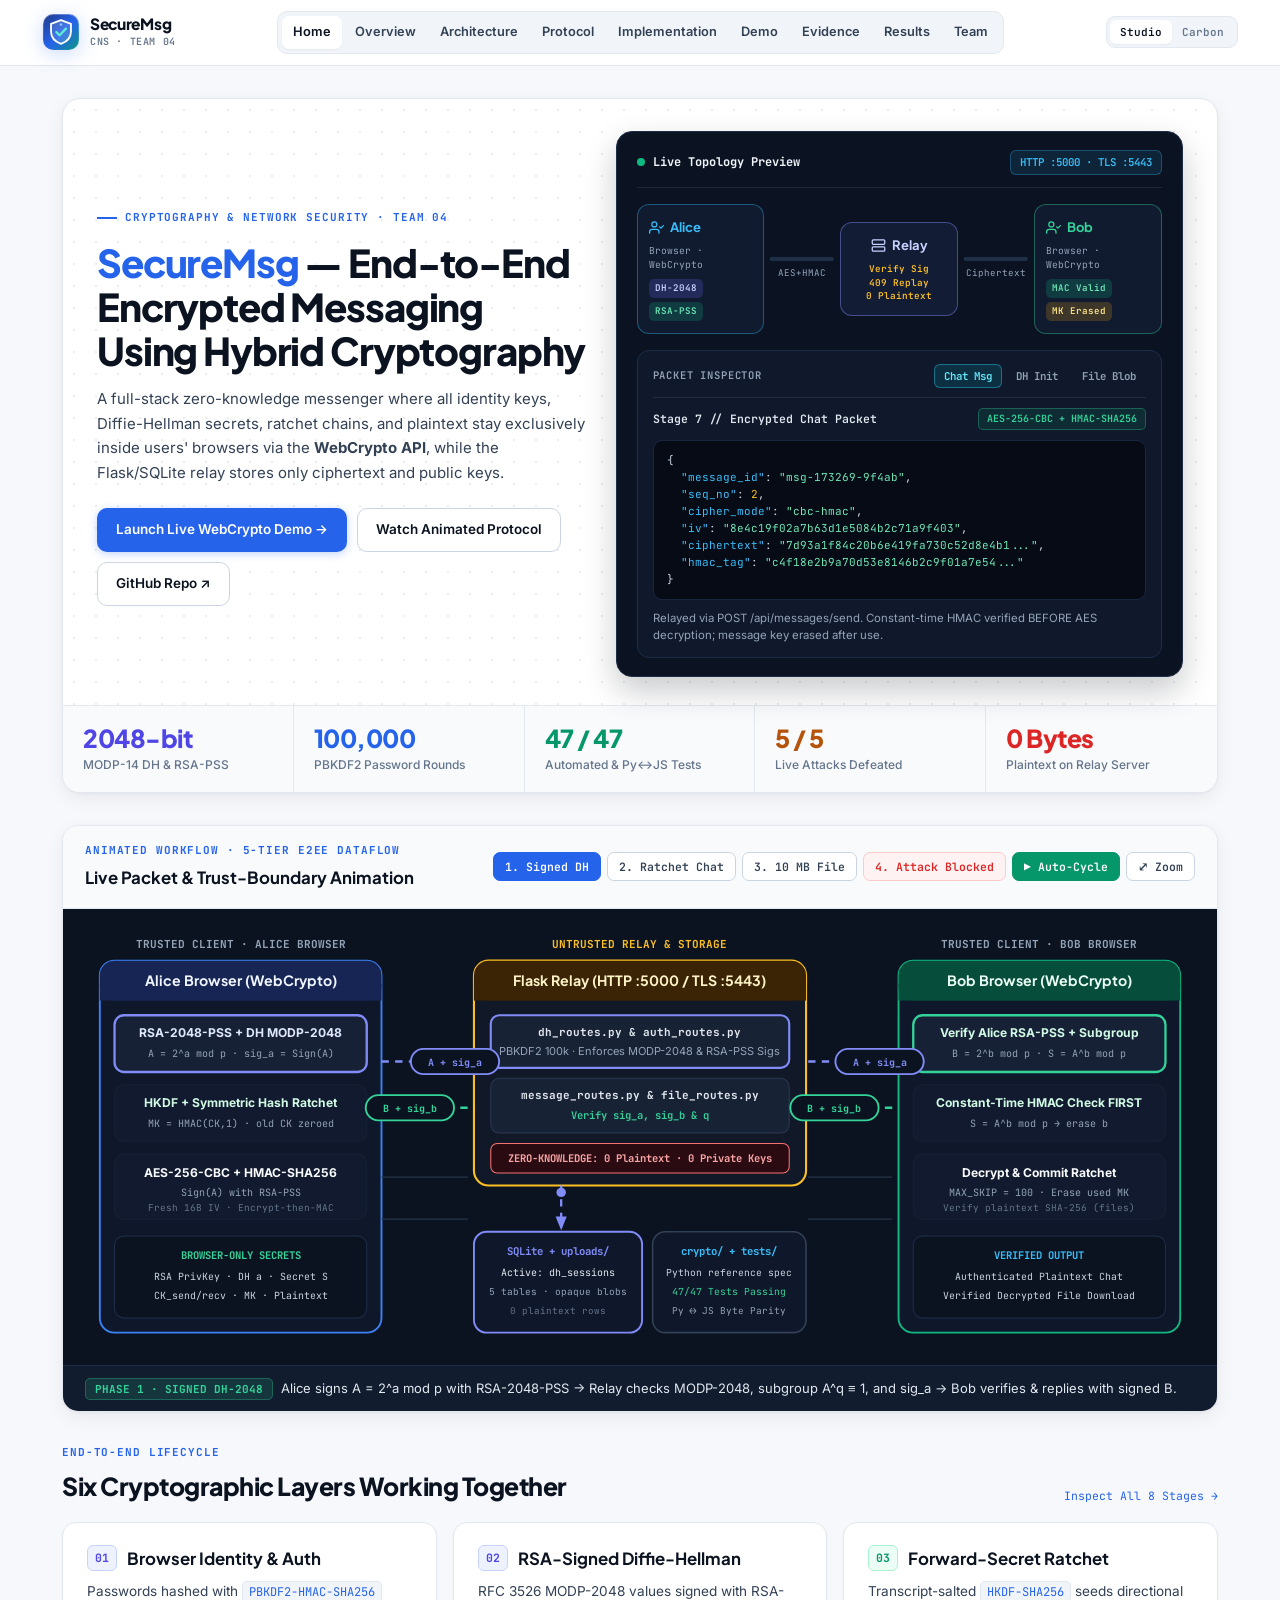
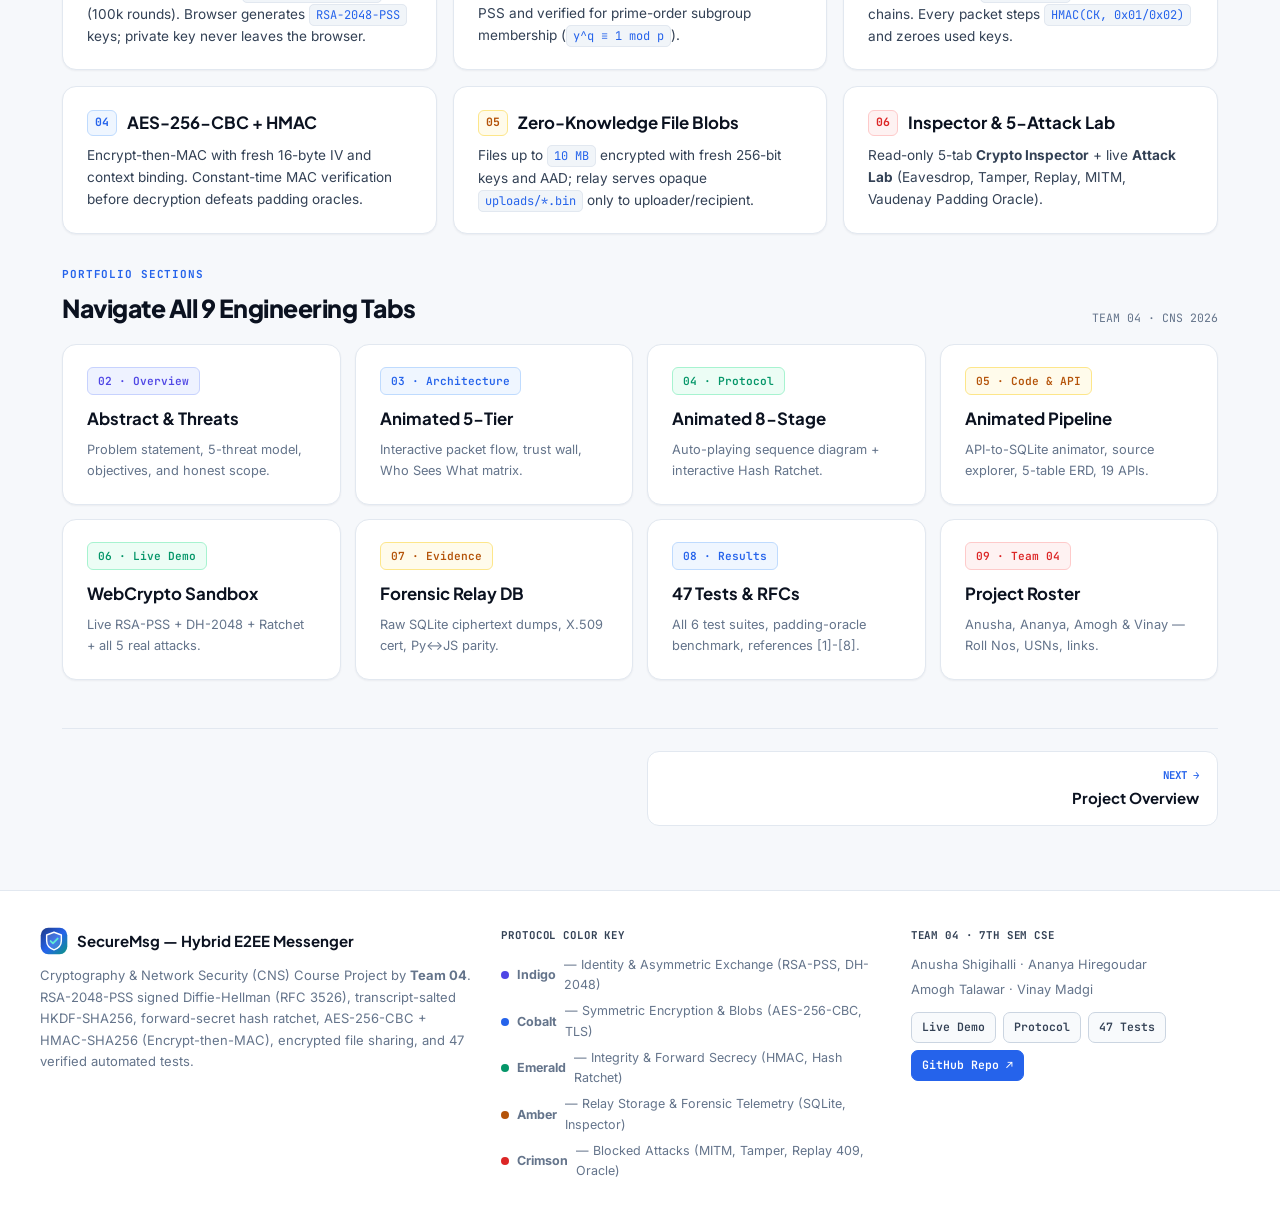
==== commit 57cd1187: "Replace generic lock icon with bespoke SecureMsg shield crest logo and favicon" ====
--- a/docs/index.html
+++ b/docs/index.html
@@ -5,6 +5,7 @@
   <meta name="viewport" content="width=device-width, initial-scale=1.0" />
   <meta name="description" content="SecureMsg — End-to-End Encrypted Messaging System Using Hybrid Cryptography. Cryptography and Network Security (CNS) Team 04 Engineering Portfolio." />
   <title>SecureMsg — Hybrid Cryptography Portfolio</title>
+  <link rel="icon" type="image/svg+xml" href="data:image/svg+xml,%3Csvg xmlns='http://www.w3.org/2000/svg' viewBox='0 0 40 40'%3E%3Cdefs%3E%3ClinearGradient id='g' x1='0' y1='0' x2='1' y2='1'%3E%3Cstop offset='0%25' stop-color='%231D4ED8'/%3E%3Cstop offset='55%25' stop-color='%232563EB'/%3E%3Cstop offset='100%25' stop-color='%230D9488'/%3E%3C/linearGradient%3E%3C/defs%3E%3Crect width='40' height='40' rx='11' fill='url(%23g)'/%3E%3Cpath d='M20 7.5L30.5 11.4V20.2C30.5 26.3 25.8 30.8 20 32.8C14.2 30.8 9.5 26.3 9.5 20.2V11.4L20 7.5Z' fill='%23FFFFFF' fill-opacity='0.14' stroke='%23FFFFFF' stroke-width='2' stroke-linejoin='round'/%3E%3Cpath d='M15.2 20.4L18.5 23.7L25.2 16.8' fill='none' stroke='%235EEAD4' stroke-width='2.6' stroke-linecap='round' stroke-linejoin='round'/%3E%3C/svg%3E" />
   <link rel="preconnect" href="https://fonts.googleapis.com" />
   <link rel="preconnect" href="https://fonts.gstatic.com" crossorigin />
   <link href="https://fonts.googleapis.com/css2?family=Inter:wght@400;500;600;700&family=JetBrains+Mono:wght@400;500;600;700&family=Plus+Jakarta+Sans:wght@600;700;800&display=swap" rel="stylesheet" />
@@ -18,10 +19,24 @@
     <div class="header-inner">
       <a href="#home" class="brand" data-nav="home">
         <span class="brand-mark" aria-hidden="true">
-          <svg viewBox="0 0 24 24" fill="none" stroke="currentColor" stroke-width="2.1" stroke-linecap="round" stroke-linejoin="round">
-            <rect x="4" y="11" width="16" height="10" rx="2.5"/>
-            <path d="M8 11V7a4 4 0 0 1 8 0v4"/>
-            <circle cx="12" cy="16" r="1.3" fill="currentColor" stroke="none"/>
+          <svg viewBox="0 0 40 40" fill="none" xmlns="http://www.w3.org/2000/svg">
+            <defs>
+              <linearGradient id="smLogoGrad" x1="2" y1="2" x2="38" y2="38" gradientUnits="userSpaceOnUse">
+                <stop offset="0%" stop-color="#1E3A8A"/>
+                <stop offset="52%" stop-color="#2563EB"/>
+                <stop offset="100%" stop-color="#0D9488"/>
+              </linearGradient>
+              <linearGradient id="smInnerHi" x1="20" y1="1" x2="20" y2="39" gradientUnits="userSpaceOnUse">
+                <stop offset="0%" stop-color="#FFFFFF" stop-opacity="0.34"/>
+                <stop offset="100%" stop-color="#FFFFFF" stop-opacity="0.04"/>
+              </linearGradient>
+            </defs>
+            <rect x="1" y="1" width="38" height="38" rx="11" fill="url(#smLogoGrad)"/>
+            <rect x="1.5" y="1.5" width="37" height="37" rx="10.5" stroke="url(#smInnerHi)" stroke-width="1"/>
+            <!-- Geometric Shield + Encrypted Message Crest -->
+            <path d="M20 7.5L30.5 11.4V19.6C30.5 25.8 26 30.5 20 32.6C14 30.5 9.5 25.8 9.5 19.6V11.4L20 7.5Z" fill="#FFFFFF" fill-opacity="0.14" stroke="#FFFFFF" stroke-width="1.9" stroke-linejoin="round"/>
+            <path d="M15.2 20.1L18.5 23.4L25.2 16.5" stroke="#5EEAD4" stroke-width="2.5" stroke-linecap="round" stroke-linejoin="round"/>
+            <circle cx="20" cy="12.2" r="1.35" fill="#93C5FD"/>
           </svg>
         </span>
         <span class="brand-copy">
@@ -102,7 +117,18 @@
       <div class="footer-col">
         <div class="footer-brand">
           <span class="brand-mark sm" aria-hidden="true">
-            <svg viewBox="0 0 24 24" fill="none" stroke="currentColor" stroke-width="2.2"><rect x="4" y="11" width="16" height="10" rx="2"/><path d="M8 11V7a4 4 0 0 1 8 0v4"/></svg>
+            <svg viewBox="0 0 40 40" fill="none" xmlns="http://www.w3.org/2000/svg">
+              <defs>
+                <linearGradient id="smLogoGradSm" x1="2" y1="2" x2="38" y2="38" gradientUnits="userSpaceOnUse">
+                  <stop offset="0%" stop-color="#1E3A8A"/>
+                  <stop offset="52%" stop-color="#2563EB"/>
+                  <stop offset="100%" stop-color="#0D9488"/>
+                </linearGradient>
+              </defs>
+              <rect x="1" y="1" width="38" height="38" rx="11" fill="url(#smLogoGradSm)"/>
+              <path d="M20 7.5L30.5 11.4V19.6C30.5 25.8 26 30.5 20 32.6C14 30.5 9.5 25.8 9.5 19.6V11.4L20 7.5Z" fill="#FFFFFF" fill-opacity="0.14" stroke="#FFFFFF" stroke-width="2" stroke-linejoin="round"/>
+              <path d="M15.2 20.1L18.5 23.4L25.2 16.5" stroke="#5EEAD4" stroke-width="2.6" stroke-linecap="round" stroke-linejoin="round"/>
+            </svg>
           </span>
           <strong>SecureMsg — Hybrid E2EE Messenger</strong>
         </div>
--- a/docs/styles.css
+++ b/docs/styles.css
@@ -95,8 +95,15 @@
   --hero-grid: radial-gradient(rgba(148, 163, 184, 0.14) 1px, transparent 1px);
 }
 
-* { box-sizing: border-box; margin: 0; padding: 0; }
-html { scroll-behavior: smooth; }
+* {
+  box-sizing: border-box;
+  margin: 0;
+  padding: 0;
+}
+
+html {
+  scroll-behavior: smooth;
+}
 
 body {
   font-family: 'Inter', -apple-system, BlinkMacSystemFont, 'Segoe UI', Roboto, sans-serif;
@@ -111,127 +118,299 @@
   transition: background 0.2s ease, color 0.2s ease;
 }
 
-.font-display { font-family: 'Plus Jakarta Sans', 'Inter', sans-serif; }
-.font-mono, code, pre { font-family: 'JetBrains Mono', ui-monospace, SFMono-Regular, Consolas, monospace; }
+.font-display {
+  font-family: 'Plus Jakarta Sans', 'Inter', sans-serif;
+}
+
+.font-mono,
+code,
+pre {
+  font-family: 'JetBrains Mono', ui-monospace, SFMono-Regular, Consolas, monospace;
+}
 
 .skip-link {
-  position: absolute; left: -9999px;
-  background: var(--cobalt); color: #FFFFFF;
-  padding: 8px 14px; border-radius: 8px; font-weight: 600; z-index: 100;
-}
-.skip-link:focus { left: 12px; top: 12px; }
+  position: absolute;
+  left: -9999px;
+  background: var(--cobalt);
+  color: #FFFFFF;
+  padding: 8px 14px;
+  border-radius: 8px;
+  font-weight: 600;
+  z-index: 100;
+}
+
+.skip-link:focus {
+  left: 12px;
+  top: 12px;
+}
 
 /* ==================== HEADER ==================== */
 .site-header {
-  position: sticky; top: 0; z-index: 50;
+  position: sticky;
+  top: 0;
+  z-index: 50;
   background: var(--header-bg);
   backdrop-filter: blur(12px);
   border-bottom: 1px solid var(--border);
 }
 
 .header-inner {
-  max-width: 1240px; margin: 0 auto;
+  max-width: 1240px;
+  margin: 0 auto;
   padding: 11px 22px;
-  display: flex; align-items: center; justify-content: space-between; gap: 14px;
+  display: flex;
+  align-items: center;
+  justify-content: space-between;
+  gap: 14px;
 }
 
 .brand {
-  display: flex; align-items: center; gap: 10px;
-  text-decoration: none; color: var(--ink); flex-shrink: 0;
+  display: flex;
+  align-items: center;
+  gap: 10px;
+  text-decoration: none;
+  color: var(--ink);
+  flex-shrink: 0;
 }
 
 .brand-mark {
-  width: 34px; height: 34px; border-radius: 9px;
-  background: var(--ink); color: var(--bg);
-  display: grid; place-items: center;
-}
-[data-theme="carbon"] .brand-mark { background: var(--cobalt); color: #090D16; }
-.brand-mark.sm { width: 26px; height: 26px; border-radius: 7px; }
-.brand-mark svg { width: 17px; height: 17px; }
-.brand-mark.sm svg { width: 14px; height: 14px; }
+  width: 38px;
+  height: 38px;
+  border-radius: 11px;
+  background: transparent;
+  display: inline-flex;
+  align-items: center;
+  justify-content: center;
+  filter: drop-shadow(0 4px 10px rgba(37, 99, 235, 0.24));
+  transition: transform 0.16s ease, filter 0.16s ease;
+}
+
+.brand:hover .brand-mark {
+  transform: translateY(-1px);
+  filter: drop-shadow(0 6px 14px rgba(13, 148, 136, 0.3));
+}
+
+.brand-mark.sm {
+  width: 28px;
+  height: 28px;
+  border-radius: 8px;
+  filter: none;
+}
+
+.brand-mark svg,
+.brand-mark.sm svg {
+  width: 100%;
+  height: 100%;
+  display: block;
+}
 
 .brand-name {
-  display: block; font-family: 'Plus Jakarta Sans', sans-serif;
-  font-size: 15.5px; font-weight: 800; line-height: 1.1; letter-spacing: -0.02em;
-}
+  display: block;
+  font-family: 'Plus Jakarta Sans', sans-serif;
+  font-size: 15.5px;
+  font-weight: 800;
+  line-height: 1.1;
+  letter-spacing: -0.02em;
+}
+
 .brand-sub {
-  display: block; font-family: 'JetBrains Mono', monospace;
-  font-size: 10px; font-weight: 600; color: var(--ink-3); letter-spacing: 0.06em; margin-top: 2px;
+  display: block;
+  font-family: 'JetBrains Mono', monospace;
+  font-size: 10px;
+  font-weight: 600;
+  color: var(--ink-3);
+  letter-spacing: 0.06em;
+  margin-top: 2px;
 }
 
 .nav-desktop {
-  display: flex; align-items: center; gap: 2px;
+  display: flex;
+  align-items: center;
+  gap: 2px;
   background: var(--surface-inset);
-  padding: 4px; border-radius: 10px; border: 1px solid var(--border);
+  padding: 4px;
+  border-radius: 10px;
+  border: 1px solid var(--border);
 }
 
 .nav-link {
-  text-decoration: none; color: var(--ink-2);
-  font-size: 12.8px; font-weight: 600;
-  padding: 6px 11px; border-radius: 7px;
-  transition: all 0.14s ease; white-space: nowrap;
-}
-.nav-link:hover { color: var(--ink); }
+  text-decoration: none;
+  color: var(--ink-2);
+  font-size: 12.8px;
+  font-weight: 600;
+  padding: 6px 11px;
+  border-radius: 7px;
+  transition: all 0.14s ease;
+  white-space: nowrap;
+}
+
+.nav-link:hover {
+  color: var(--ink);
+}
+
 .nav-link.active {
-  background: var(--surface); color: var(--ink);
+  background: var(--surface);
+  color: var(--ink);
   box-shadow: var(--shadow-sm);
 }
 
-.header-actions { display: flex; align-items: center; gap: 8px; flex-shrink: 0; }
+.header-actions {
+  display: flex;
+  align-items: center;
+  gap: 8px;
+  flex-shrink: 0;
+}
 
 .theme-switch {
-  display: inline-flex; padding: 3px; border-radius: 9px;
-  background: var(--surface-inset); border: 1px solid var(--border);
-}
+  display: inline-flex;
+  padding: 3px;
+  border-radius: 9px;
+  background: var(--surface-inset);
+  border: 1px solid var(--border);
+}
+
 .ts-btn {
-  border: none; background: transparent; color: var(--ink-3);
-  font-family: 'JetBrains Mono', monospace; font-size: 11px; font-weight: 600;
-  padding: 5px 10px; border-radius: 6px; cursor: pointer; transition: all 0.14s ease;
-}
+  border: none;
+  background: transparent;
+  color: var(--ink-3);
+  font-family: 'JetBrains Mono', monospace;
+  font-size: 11px;
+  font-weight: 600;
+  padding: 5px 10px;
+  border-radius: 6px;
+  cursor: pointer;
+  transition: all 0.14s ease;
+}
+
 .ts-btn.active {
-  background: var(--surface); color: var(--ink); box-shadow: var(--shadow-sm);
+  background: var(--surface);
+  color: var(--ink);
+  box-shadow: var(--shadow-sm);
 }
 
 .mobile-btn {
-  display: none; width: 36px; height: 36px; border-radius: 8px;
-  background: var(--surface); color: var(--ink); border: 1px solid var(--border);
-  align-items: center; justify-content: center; cursor: pointer;
-}
-.mobile-btn svg { width: 19px; height: 19px; }
+  display: none;
+  width: 36px;
+  height: 36px;
+  border-radius: 8px;
+  background: var(--surface);
+  color: var(--ink);
+  border: 1px solid var(--border);
+  align-items: center;
+  justify-content: center;
+  cursor: pointer;
+}
+
+.mobile-btn svg {
+  width: 19px;
+  height: 19px;
+}
 
 .nav-mobile {
-  border-top: 1px solid var(--border); padding: 10px 18px 16px;
-  display: grid; gap: 4px; background: var(--surface);
-}
-.nav-mobile[hidden] { display: none; }
+  border-top: 1px solid var(--border);
+  padding: 10px 18px 16px;
+  display: grid;
+  gap: 4px;
+  background: var(--surface);
+}
+
+.nav-mobile[hidden] {
+  display: none;
+}
+
 .mob-link {
-  display: flex; justify-content: space-between; align-items: center;
-  padding: 9px 13px; border-radius: 8px; text-decoration: none;
-  color: var(--ink-2); font-size: 14px; font-weight: 600;
-}
-.mob-link.active { background: var(--cobalt-soft); color: var(--cobalt); }
-.mob-path { font-family: 'JetBrains Mono', monospace; font-size: 11px; color: var(--ink-3); }
+  display: flex;
+  justify-content: space-between;
+  align-items: center;
+  padding: 9px 13px;
+  border-radius: 8px;
+  text-decoration: none;
+  color: var(--ink-2);
+  font-size: 14px;
+  font-weight: 600;
+}
+
+.mob-link.active {
+  background: var(--cobalt-soft);
+  color: var(--cobalt);
+}
+
+.mob-path {
+  font-family: 'JetBrains Mono', monospace;
+  font-size: 11px;
+  color: var(--ink-3);
+}
 
 /* ==================== MAIN CONTAINER ==================== */
 .main-wrap {
-  flex: 1; max-width: 1200px; width: 100%; margin: 0 auto;
+  flex: 1;
+  max-width: 1200px;
+  width: 100%;
+  margin: 0 auto;
   padding: 32px 22px 64px;
   animation: pageIn 0.22s ease;
 }
+
 @keyframes pageIn {
-  from { opacity: 0; transform: translateY(6px); }
-  to { opacity: 1; transform: translateY(0); }
-}
-
-.stack-lg { display: flex; flex-direction: column; gap: 32px; }
-.stack-md { display: flex; flex-direction: column; gap: 18px; }
-.stack-sm { display: flex; flex-direction: column; gap: 12px; }
-
-.grid-2 { display: grid; grid-template-columns: repeat(2, minmax(0, 1fr)); gap: 18px; }
-.grid-3 { display: grid; grid-template-columns: repeat(3, minmax(0, 1fr)); gap: 16px; }
-.grid-4 { display: grid; grid-template-columns: repeat(4, minmax(0, 1fr)); gap: 14px; }
-.grid-5 { display: grid; grid-template-columns: repeat(5, minmax(0, 1fr)); gap: 14px; }
-.bento-2 { display: grid; grid-template-columns: 1.45fr 1fr; gap: 18px; align-items: stretch; }
+  from {
+    opacity: 0;
+    transform: translateY(6px);
+  }
+
+  to {
+    opacity: 1;
+    transform: translateY(0);
+  }
+}
+
+.stack-lg {
+  display: flex;
+  flex-direction: column;
+  gap: 32px;
+}
+
+.stack-md {
+  display: flex;
+  flex-direction: column;
+  gap: 18px;
+}
+
+.stack-sm {
+  display: flex;
+  flex-direction: column;
+  gap: 12px;
+}
+
+.grid-2 {
+  display: grid;
+  grid-template-columns: repeat(2, minmax(0, 1fr));
+  gap: 18px;
+}
+
+.grid-3 {
+  display: grid;
+  grid-template-columns: repeat(3, minmax(0, 1fr));
+  gap: 16px;
+}
+
+.grid-4 {
+  display: grid;
+  grid-template-columns: repeat(4, minmax(0, 1fr));
+  gap: 14px;
+}
+
+.grid-5 {
+  display: grid;
+  grid-template-columns: repeat(5, minmax(0, 1fr));
+  gap: 14px;
+}
+
+.bento-2 {
+  display: grid;
+  grid-template-columns: 1.45fr 1fr;
+  gap: 18px;
+  align-items: stretch;
+}
 
 /* ==================== EDITORIAL HERO ==================== */
 .hero-shell {
@@ -243,161 +422,646 @@
 }
 
 .hero-top {
-  padding: 36px 38px 32px;
+  padding: 32px 34px 28px;
   background-image: var(--hero-grid);
   background-size: 22px 22px;
   position: relative;
 }
 
 .hero-split {
-  display: grid; grid-template-columns: 1.45fr 0.95fr; gap: 28px; align-items: center;
+  display: grid;
+  grid-template-columns: 1.02fr 1.18fr;
+  gap: 28px;
+  align-items: center;
 }
 
 .eyebrow {
-  display: inline-flex; align-items: center; gap: 8px;
-  font-family: 'JetBrains Mono', monospace; font-size: 11px; font-weight: 700;
-  letter-spacing: 0.08em; text-transform: uppercase;
-  color: var(--cobalt); margin-bottom: 14px;
-}
-.eyebrow-bar { width: 20px; height: 2px; background: currentColor; display: inline-block; }
-.eyebrow.indigo { color: var(--indigo); }
-.eyebrow.teal { color: var(--teal); }
-.eyebrow.amber { color: var(--amber); }
-.eyebrow.crimson { color: var(--crimson); }
+  display: inline-flex;
+  align-items: center;
+  gap: 8px;
+  font-family: 'JetBrains Mono', monospace;
+  font-size: 11px;
+  font-weight: 700;
+  letter-spacing: 0.08em;
+  text-transform: uppercase;
+  color: var(--cobalt);
+  margin-bottom: 14px;
+}
+
+.eyebrow-bar {
+  width: 20px;
+  height: 2px;
+  background: currentColor;
+  display: inline-block;
+}
+
+.eyebrow.indigo {
+  color: var(--indigo);
+}
+
+.eyebrow.teal {
+  color: var(--teal);
+}
+
+.eyebrow.amber {
+  color: var(--amber);
+}
+
+.eyebrow.crimson {
+  color: var(--crimson);
+}
 
 h1.display-title {
   font-family: 'Plus Jakarta Sans', sans-serif;
-  font-size: clamp(1.9rem, 3.4vw, 2.85rem);
-  font-weight: 800; line-height: 1.13; letter-spacing: -0.03em;
-  color: var(--ink); margin-bottom: 14px;
-}
-h1.display-title .hl { color: var(--cobalt); }
-h1.display-title .hl-teal { color: var(--teal); }
-h1.display-title .hl-indigo { color: var(--indigo); }
+  font-size: clamp(1.75rem, 3vw, 2.55rem);
+  font-weight: 800;
+  line-height: 1.14;
+  letter-spacing: -0.03em;
+  color: var(--ink);
+  margin-bottom: 14px;
+}
+
+h1.display-title .hl {
+  color: var(--cobalt);
+}
+
+h1.display-title .hl-teal {
+  color: var(--teal);
+}
+
+h1.display-title .hl-indigo {
+  color: var(--indigo);
+}
 
 .lead {
-  font-size: 15.5px; color: var(--ink-2); max-width: 68ch; line-height: 1.68;
-}
-
-/* Live Telemetry Summary Box inside Home Hero */
-.hero-dossier {
-  background: var(--stage-bg);
+  font-size: 15px;
+  color: var(--ink-2);
+  max-width: 60ch;
+  line-height: 1.66;
+}
+
+/* Home Hero: Interactive Topology Preview + Packet Inspector */
+.topo-widget {
+  background: #0B1322;
   color: #F8FAFC;
-  border: 1px solid var(--stage-border);
-  border-radius: 14px;
-  padding: 20px 22px;
-  display: flex; flex-direction: column; gap: 14px;
-}
-.dossier-head {
-  display: flex; justify-content: space-between; align-items: center;
-  font-family: 'JetBrains Mono', monospace; font-size: 10.5px;
-  color: #94A3B8; letter-spacing: 0.07em;
-  padding-bottom: 10px; border-bottom: 1px solid rgba(255,255,255,0.1);
-}
-.live-pill {
-  display: inline-flex; align-items: center; gap: 6px;
-  color: #34D399; font-weight: 600;
-}
+  border: 1px solid #1E2E47;
+  border-radius: 16px;
+  padding: 18px 20px;
+  display: flex;
+  flex-direction: column;
+  gap: 16px;
+  box-shadow: 0 14px 32px rgba(9, 13, 22, 0.22);
+}
+
+.topo-head {
+  display: flex;
+  justify-content: space-between;
+  align-items: center;
+  flex-wrap: wrap;
+  gap: 8px;
+  padding-bottom: 12px;
+  border-bottom: 1px solid rgba(148, 163, 184, 0.14);
+}
+
+.topo-title {
+  display: inline-flex;
+  align-items: center;
+  gap: 8px;
+  font-family: 'JetBrains Mono', monospace;
+  font-size: 12px;
+  font-weight: 700;
+  color: #F1F5F9;
+}
+
 .live-dot {
-  width: 7px; height: 7px; border-radius: 50%; background: #34D399;
+  width: 8px;
+  height: 8px;
+  border-radius: 50%;
+  background: #10B981;
   animation: pulseDot 1.8s infinite;
-}
+  flex-shrink: 0;
+}
+
 @keyframes pulseDot {
-  0%, 100% { box-shadow: 0 0 0 0 rgba(52, 211, 153, 0.55); }
-  50% { box-shadow: 0 0 0 6px rgba(52, 211, 153, 0); }
-}
-
-.dossier-row {
-  display: flex; justify-content: space-between; align-items: baseline; gap: 10px;
-  font-size: 12.8px;
-}
-.dossier-row span { color: #94A3B8; }
-.dossier-row strong { font-family: 'JetBrains Mono', monospace; font-size: 12px; color: #F8FAFC; }
+
+  0%,
+  100% {
+    box-shadow: 0 0 0 0 rgba(16, 185, 129, 0.55);
+  }
+
+  50% {
+    box-shadow: 0 0 0 6px rgba(16, 185, 129, 0);
+  }
+}
+
+.topo-port {
+  font-family: 'JetBrains Mono', monospace;
+  font-size: 10.8px;
+  font-weight: 600;
+  color: #38BDF8;
+  background: rgba(56, 189, 248, 0.1);
+  border: 1px solid rgba(56, 189, 248, 0.3);
+  padding: 3px 9px;
+  border-radius: 6px;
+}
+
+.topo-nodes {
+  display: grid;
+  grid-template-columns: 1fr 64px 0.92fr 64px 1fr;
+  align-items: center;
+  gap: 6px;
+}
+
+.topo-node {
+  background: #101B30;
+  border: 1px solid #223454;
+  border-radius: 12px;
+  padding: 12px 11px;
+  display: flex;
+  flex-direction: column;
+  gap: 6px;
+  min-width: 0;
+}
+
+.topo-node.alice {
+  border-color: rgba(56, 189, 248, 0.38);
+}
+
+.topo-node.relay {
+  border-color: rgba(129, 140, 248, 0.45);
+  background: #131C35;
+  align-items: center;
+  text-align: center;
+}
+
+.topo-node.bob {
+  border-color: rgba(52, 211, 153, 0.4);
+}
+
+.tn-head {
+  display: flex;
+  align-items: center;
+  gap: 6px;
+  font-family: 'Plus Jakarta Sans', sans-serif;
+  font-size: 13px;
+  font-weight: 700;
+  color: #FFFFFF;
+}
+
+.tn-head svg {
+  width: 15px;
+  height: 15px;
+  flex-shrink: 0;
+}
+
+.tn-sub {
+  font-family: 'JetBrains Mono', monospace;
+  font-size: 9.6px;
+  color: #94A3B8;
+  line-height: 1.4;
+}
+
+.tn-tags {
+  display: flex;
+  flex-wrap: wrap;
+  gap: 4px;
+  margin-top: 2px;
+}
+
+.tn-tag {
+  font-family: 'JetBrains Mono', monospace;
+  font-size: 9.2px;
+  font-weight: 600;
+  padding: 2px 6px;
+  border-radius: 5px;
+}
+
+.tn-tag.indigo {
+  color: #C7D2FE;
+  background: rgba(99, 102, 241, 0.22);
+}
+
+.tn-tag.teal {
+  color: #6EE7B7;
+  background: rgba(16, 185, 129, 0.2);
+}
+
+.tn-tag.amber {
+  color: #FDE68A;
+  background: rgba(245, 158, 11, 0.2);
+}
+
+.tn-relay-meta {
+  font-family: 'JetBrains Mono', monospace;
+  font-size: 9.4px;
+  font-weight: 600;
+  color: #FBBF24;
+  line-height: 1.45;
+}
+
+.topo-link {
+  display: flex;
+  flex-direction: column;
+  align-items: center;
+  gap: 5px;
+}
+
+.topo-track {
+  width: 100%;
+  height: 4px;
+  border-radius: 999px;
+  background: #1E2E47;
+  position: relative;
+  overflow: hidden;
+}
+
+.topo-pulse {
+  position: absolute;
+  top: 0;
+  left: -45%;
+  width: 48%;
+  height: 100%;
+  border-radius: 999px;
+  background: linear-gradient(90deg, transparent, #38BDF8, #34D399, transparent);
+  animation: slideFlow 1.7s linear infinite;
+}
+
+.topo-pulse.d2 {
+  animation-delay: 0.65s;
+}
+
+@keyframes slideFlow {
+  0% {
+    left: -50%;
+  }
+
+  100% {
+    left: 105%;
+  }
+}
+
+.topo-link-lbl {
+  font-family: 'JetBrains Mono', monospace;
+  font-size: 9.2px;
+  color: #94A3B8;
+  white-space: nowrap;
+}
+
+/* Packet Inspector Sub-Panel inside Hero Widget */
+.pkt-box {
+  background: #0F192B;
+  border: 1px solid #1E2E47;
+  border-radius: 12px;
+  padding: 13px 15px;
+  display: flex;
+  flex-direction: column;
+  gap: 10px;
+}
+
+.pkt-top {
+  display: flex;
+  justify-content: space-between;
+  align-items: center;
+  flex-wrap: wrap;
+  gap: 8px;
+  padding-bottom: 9px;
+  border-bottom: 1px solid rgba(148, 163, 184, 0.14);
+}
+
+.pkt-kicker {
+  font-family: 'JetBrains Mono', monospace;
+  font-size: 10.5px;
+  font-weight: 600;
+  letter-spacing: 0.08em;
+  color: #94A3B8;
+}
+
+.pkt-tabs {
+  display: flex;
+  gap: 4px;
+}
+
+.pkt-tab {
+  border: 1px solid transparent;
+  background: transparent;
+  color: #94A3B8;
+  font-family: 'JetBrains Mono', monospace;
+  font-size: 10.8px;
+  font-weight: 600;
+  padding: 4px 9px;
+  border-radius: 6px;
+  cursor: pointer;
+  transition: all 0.14s ease;
+}
+
+.pkt-tab:hover {
+  color: #E2E8F0;
+}
+
+.pkt-tab.active {
+  color: #67E8F9;
+  background: rgba(6, 182, 212, 0.14);
+  border-color: rgba(34, 211, 238, 0.42);
+}
+
+.pkt-meta {
+  display: flex;
+  justify-content: space-between;
+  align-items: center;
+  flex-wrap: wrap;
+  gap: 6px;
+}
+
+.pkt-stage {
+  font-family: 'JetBrains Mono', monospace;
+  font-size: 11.5px;
+  font-weight: 600;
+  color: #E2E8F0;
+}
+
+.pkt-cipher {
+  font-family: 'JetBrains Mono', monospace;
+  font-size: 10px;
+  font-weight: 600;
+  color: #34D399;
+  background: rgba(16, 185, 129, 0.12);
+  border: 1px solid rgba(52, 211, 153, 0.32);
+  padding: 2px 8px;
+  border-radius: 5px;
+}
+
+.pkt-pre {
+  background: #060B15;
+  border: 1px solid #1A2740;
+  border-radius: 9px;
+  padding: 11px 13px;
+  font-family: 'JetBrains Mono', monospace;
+  font-size: 11px;
+  line-height: 1.55;
+  color: #CBD5E1;
+  overflow-x: auto;
+  margin: 0;
+}
+
+.pkt-pre .jk {
+  color: #38BDF8;
+}
+
+.pkt-pre .js {
+  color: #6EE7B7;
+}
+
+.pkt-pre .jn {
+  color: #FBBF24;
+}
+
+.pkt-foot {
+  font-size: 11.4px;
+  color: #94A3B8;
+  line-height: 1.45;
+}
+
+@media (max-width: 620px) {
+  .topo-nodes {
+    grid-template-columns: 1fr;
+    gap: 10px;
+  }
+
+  .topo-link {
+    flex-direction: row;
+    justify-content: center;
+  }
+
+  .topo-track {
+    width: 80px;
+  }
+}
 
 /* Hairline Metric Ribbon (Attached to Hero Bottom) */
 .metric-ribbon {
-  display: grid; grid-template-columns: repeat(5, minmax(0, 1fr));
+  display: grid;
+  grid-template-columns: repeat(5, minmax(0, 1fr));
   border-top: 1px solid var(--border);
   background: var(--surface-alt);
 }
+
 .mr-cell {
-  padding: 18px 20px; border-right: 1px solid var(--border);
-}
-.mr-cell:last-child { border-right: none; }
+  padding: 18px 20px;
+  border-right: 1px solid var(--border);
+}
+
+.mr-cell:last-child {
+  border-right: none;
+}
+
 .mr-val {
   font-family: 'Plus Jakarta Sans', sans-serif;
-  font-size: 1.55rem; font-weight: 800; letter-spacing: -0.02em; line-height: 1.15;
-}
-.mr-val.indigo { color: var(--indigo); }
-.mr-val.cobalt { color: var(--cobalt); }
-.mr-val.teal { color: var(--teal); }
-.mr-val.amber { color: var(--amber); }
-.mr-val.crimson { color: var(--crimson); }
-.mr-label { font-size: 12px; color: var(--ink-3); font-weight: 500; margin-top: 3px; }
+  font-size: 1.55rem;
+  font-weight: 800;
+  letter-spacing: -0.02em;
+  line-height: 1.15;
+}
+
+.mr-val.indigo {
+  color: var(--indigo);
+}
+
+.mr-val.cobalt {
+  color: var(--cobalt);
+}
+
+.mr-val.teal {
+  color: var(--teal);
+}
+
+.mr-val.amber {
+  color: var(--amber);
+}
+
+.mr-val.crimson {
+  color: var(--crimson);
+}
+
+.mr-label {
+  font-size: 12px;
+  color: var(--ink-3);
+  font-weight: 500;
+  margin-top: 3px;
+}
 
 /* ==================== BUTTONS & BADGES ==================== */
-.btn-row { display: flex; flex-wrap: wrap; gap: 10px; margin-top: 22px; }
+.btn-row {
+  display: flex;
+  flex-wrap: wrap;
+  gap: 10px;
+  margin-top: 22px;
+}
+
 .btn {
-  display: inline-flex; align-items: center; gap: 8px;
-  text-decoration: none; cursor: pointer;
-  font-size: 13.5px; font-weight: 600;
-  padding: 10px 18px; border-radius: 10px;
-  border: 1px solid transparent; transition: all 0.15s ease;
-}
+  display: inline-flex;
+  align-items: center;
+  gap: 8px;
+  text-decoration: none;
+  cursor: pointer;
+  font-size: 13.5px;
+  font-weight: 600;
+  padding: 10px 18px;
+  border-radius: 10px;
+  border: 1px solid transparent;
+  transition: all 0.15s ease;
+}
+
 .btn-primary {
-  background: var(--cobalt); color: #FFFFFF;
+  background: var(--cobalt);
+  color: #FFFFFF;
   box-shadow: 0 2px 8px rgba(37, 99, 235, 0.28);
 }
-.btn-primary:hover { filter: brightness(1.08); transform: translateY(-1px); }
+
+.btn-primary:hover {
+  filter: brightness(1.08);
+  transform: translateY(-1px);
+}
+
 .btn-dark {
-  background: var(--ink); color: var(--bg);
-}
-.btn-dark:hover { opacity: 0.9; transform: translateY(-1px); }
+  background: var(--ink);
+  color: var(--bg);
+}
+
+.btn-dark:hover {
+  opacity: 0.9;
+  transform: translateY(-1px);
+}
+
 .btn-secondary {
-  background: var(--surface); color: var(--ink); border-color: var(--border-strong);
-}
-.btn-secondary:hover { border-color: var(--cobalt); color: var(--cobalt); }
+  background: var(--surface);
+  color: var(--ink);
+  border-color: var(--border-strong);
+}
+
+.btn-secondary:hover {
+  border-color: var(--cobalt);
+  color: var(--cobalt);
+}
+
 .btn-danger {
-  background: var(--crimson); color: #FFFFFF;
-}
-.btn-danger:hover { filter: brightness(1.08); }
-.btn-sm { padding: 6px 12px; font-size: 12.2px; border-radius: 8px; }
-.btn:disabled { opacity: 0.45; cursor: not-allowed; transform: none; }
-
-.pills { display: flex; flex-wrap: wrap; gap: 7px; }
+  background: var(--crimson);
+  color: #FFFFFF;
+}
+
+.btn-danger:hover {
+  filter: brightness(1.08);
+}
+
+.btn-sm {
+  padding: 6px 12px;
+  font-size: 12.2px;
+  border-radius: 8px;
+}
+
+.btn:disabled {
+  opacity: 0.45;
+  cursor: not-allowed;
+  transform: none;
+}
+
+.pills {
+  display: flex;
+  flex-wrap: wrap;
+  gap: 7px;
+}
+
 .pill {
-  display: inline-flex; align-items: center; gap: 5px;
-  font-family: 'JetBrains Mono', monospace; font-size: 11.2px; font-weight: 600;
-  padding: 4px 10px; border-radius: 6px;
-  border: 1px solid var(--border); background: var(--surface-alt); color: var(--ink-2);
-}
-.pill.cobalt { color: var(--cobalt); background: var(--cobalt-soft); border-color: var(--cobalt-border); }
-.pill.indigo { color: var(--indigo); background: var(--indigo-soft); border-color: var(--indigo-border); }
-.pill.teal { color: var(--teal); background: var(--teal-soft); border-color: var(--teal-border); }
-.pill.amber { color: var(--amber); background: var(--amber-soft); border-color: var(--amber-border); }
-.pill.crimson { color: var(--crimson); background: var(--crimson-soft); border-color: var(--crimson-border); }
+  display: inline-flex;
+  align-items: center;
+  gap: 5px;
+  font-family: 'JetBrains Mono', monospace;
+  font-size: 11.2px;
+  font-weight: 600;
+  padding: 4px 10px;
+  border-radius: 6px;
+  border: 1px solid var(--border);
+  background: var(--surface-alt);
+  color: var(--ink-2);
+}
+
+.pill.cobalt {
+  color: var(--cobalt);
+  background: var(--cobalt-soft);
+  border-color: var(--cobalt-border);
+}
+
+.pill.indigo {
+  color: var(--indigo);
+  background: var(--indigo-soft);
+  border-color: var(--indigo-border);
+}
+
+.pill.teal {
+  color: var(--teal);
+  background: var(--teal-soft);
+  border-color: var(--teal-border);
+}
+
+.pill.amber {
+  color: var(--amber);
+  background: var(--amber-soft);
+  border-color: var(--amber-border);
+}
+
+.pill.crimson {
+  color: var(--crimson);
+  background: var(--crimson-soft);
+  border-color: var(--crimson-border);
+}
 
 /* ==================== SECTIONS & CARDS ==================== */
 .sec-head {
-  display: flex; justify-content: space-between; align-items: flex-end;
-  flex-wrap: wrap; gap: 10px; margin-bottom: 16px;
-}
+  display: flex;
+  justify-content: space-between;
+  align-items: flex-end;
+  flex-wrap: wrap;
+  gap: 10px;
+  margin-bottom: 16px;
+}
+
 .sec-kicker {
-  font-family: 'JetBrains Mono', monospace; font-size: 11px; font-weight: 700;
-  text-transform: uppercase; letter-spacing: 0.08em; color: var(--cobalt); margin-bottom: 4px;
-}
-.sec-kicker.teal { color: var(--teal); }
-.sec-kicker.indigo { color: var(--indigo); }
-.sec-kicker.amber { color: var(--amber); }
-.sec-kicker.crimson { color: var(--crimson); }
+  font-family: 'JetBrains Mono', monospace;
+  font-size: 11px;
+  font-weight: 700;
+  text-transform: uppercase;
+  letter-spacing: 0.08em;
+  color: var(--cobalt);
+  margin-bottom: 4px;
+}
+
+.sec-kicker.teal {
+  color: var(--teal);
+}
+
+.sec-kicker.indigo {
+  color: var(--indigo);
+}
+
+.sec-kicker.amber {
+  color: var(--amber);
+}
+
+.sec-kicker.crimson {
+  color: var(--crimson);
+}
 
 .sec-title {
   font-family: 'Plus Jakarta Sans', sans-serif;
   font-size: clamp(1.25rem, 2.2vw, 1.55rem);
-  font-weight: 800; letter-spacing: -0.02em; color: var(--ink);
-}
+  font-weight: 800;
+  letter-spacing: -0.02em;
+  color: var(--ink);
+}
+
 .sec-meta {
-  font-family: 'JetBrains Mono', monospace; font-size: 11.5px; color: var(--ink-3);
+  font-family: 'JetBrains Mono', monospace;
+  font-size: 11.5px;
+  color: var(--ink-3);
 }
 
 .card {
@@ -408,38 +1072,99 @@
   box-shadow: var(--shadow-sm);
   transition: border-color 0.16s ease, box-shadow 0.16s ease, transform 0.16s ease;
 }
+
 .card.hover:hover {
   border-color: var(--border-strong);
   box-shadow: var(--shadow-md);
   transform: translateY(-2px);
 }
-.card.left-cobalt { border-left: 3.5px solid var(--cobalt); }
-.card.left-indigo { border-left: 3.5px solid var(--indigo); }
-.card.left-teal { border-left: 3.5px solid var(--teal); }
-.card.left-amber { border-left: 3.5px solid var(--amber); }
-.card.left-crimson { border-left: 3.5px solid var(--crimson); }
+
+.card.left-cobalt {
+  border-left: 3.5px solid var(--cobalt);
+}
+
+.card.left-indigo {
+  border-left: 3.5px solid var(--indigo);
+}
+
+.card.left-teal {
+  border-left: 3.5px solid var(--teal);
+}
+
+.card.left-amber {
+  border-left: 3.5px solid var(--amber);
+}
+
+.card.left-crimson {
+  border-left: 3.5px solid var(--crimson);
+}
+
 .card.dark-panel {
-  background: var(--stage-bg); color: #F8FAFC; border-color: var(--stage-border);
-}
-.card.dark-panel p, .card.dark-panel li { color: #CBD5E1; }
+  background: var(--stage-bg);
+  color: #F8FAFC;
+  border-color: var(--stage-border);
+}
+
+.card.dark-panel p,
+.card.dark-panel li {
+  color: #CBD5E1;
+}
 
 .card-title {
   font-family: 'Plus Jakarta Sans', sans-serif;
-  font-size: 1.05rem; font-weight: 700; color: var(--ink);
-  margin-bottom: 8px; display: flex; align-items: center; gap: 10px;
-}
-.card.dark-panel .card-title { color: #FFFFFF; }
+  font-size: 1.05rem;
+  font-weight: 700;
+  color: var(--ink);
+  margin-bottom: 8px;
+  display: flex;
+  align-items: center;
+  gap: 10px;
+}
+
+.card.dark-panel .card-title {
+  color: #FFFFFF;
+}
 
 .num-chip {
-  font-family: 'JetBrains Mono', monospace; font-size: 11.5px; font-weight: 700;
-  min-width: 28px; height: 26px; padding: 0 7px; border-radius: 6px;
-  display: inline-flex; align-items: center; justify-content: center; flex-shrink: 0;
-  background: var(--cobalt-soft); color: var(--cobalt); border: 1px solid var(--cobalt-border);
-}
-.num-chip.indigo { background: var(--indigo-soft); color: var(--indigo); border-color: var(--indigo-border); }
-.num-chip.teal { background: var(--teal-soft); color: var(--teal); border-color: var(--teal-border); }
-.num-chip.amber { background: var(--amber-soft); color: var(--amber); border-color: var(--amber-border); }
-.num-chip.crimson { background: var(--crimson-soft); color: var(--crimson); border-color: var(--crimson-border); }
+  font-family: 'JetBrains Mono', monospace;
+  font-size: 11.5px;
+  font-weight: 700;
+  min-width: 28px;
+  height: 26px;
+  padding: 0 7px;
+  border-radius: 6px;
+  display: inline-flex;
+  align-items: center;
+  justify-content: center;
+  flex-shrink: 0;
+  background: var(--cobalt-soft);
+  color: var(--cobalt);
+  border: 1px solid var(--cobalt-border);
+}
+
+.num-chip.indigo {
+  background: var(--indigo-soft);
+  color: var(--indigo);
+  border-color: var(--indigo-border);
+}
+
+.num-chip.teal {
+  background: var(--teal-soft);
+  color: var(--teal);
+  border-color: var(--teal-border);
+}
+
+.num-chip.amber {
+  background: var(--amber-soft);
+  color: var(--amber);
+  border-color: var(--amber-border);
+}
+
+.num-chip.crimson {
+  background: var(--crimson-soft);
+  color: var(--crimson);
+  border-color: var(--crimson-border);
+}
 
 /* ==================== ANIMATED DIAGRAM STAGE ==================== */
 .stage-card {
@@ -451,32 +1176,57 @@
 }
 
 .stage-header {
-  display: flex; justify-content: space-between; align-items: center;
-  flex-wrap: wrap; gap: 12px;
+  display: flex;
+  justify-content: space-between;
+  align-items: center;
+  flex-wrap: wrap;
+  gap: 12px;
   padding: 16px 22px;
   background: var(--surface-alt);
   border-bottom: 1px solid var(--border);
 }
 
 .stage-controls {
-  display: flex; flex-wrap: wrap; align-items: center; gap: 6px;
+  display: flex;
+  flex-wrap: wrap;
+  align-items: center;
+  gap: 6px;
 }
 
 .stage-btn {
   border: 1px solid var(--border-strong);
-  background: var(--surface); color: var(--ink-2);
-  font-family: 'JetBrains Mono', monospace; font-size: 11.5px; font-weight: 600;
-  padding: 6px 11px; border-radius: 7px; cursor: pointer; transition: all 0.14s ease;
-}
-.stage-btn:hover { border-color: var(--cobalt); color: var(--cobalt); }
+  background: var(--surface);
+  color: var(--ink-2);
+  font-family: 'JetBrains Mono', monospace;
+  font-size: 11.5px;
+  font-weight: 600;
+  padding: 6px 11px;
+  border-radius: 7px;
+  cursor: pointer;
+  transition: all 0.14s ease;
+}
+
+.stage-btn:hover {
+  border-color: var(--cobalt);
+  color: var(--cobalt);
+}
+
 .stage-btn.active {
-  background: var(--cobalt); color: #FFFFFF; border-color: var(--cobalt);
-}
+  background: var(--cobalt);
+  color: #FFFFFF;
+  border-color: var(--cobalt);
+}
+
 .stage-btn.play {
-  background: var(--teal); color: #FFFFFF; border-color: var(--teal);
-}
+  background: var(--teal);
+  color: #FFFFFF;
+  border-color: var(--teal);
+}
+
 .stage-btn.danger {
-  background: var(--crimson-soft); color: var(--crimson); border-color: var(--crimson-border);
+  background: var(--crimson-soft);
+  color: var(--crimson);
+  border-color: var(--crimson-border);
 }
 
 .stage-canvas {
@@ -485,298 +1235,847 @@
   overflow-x: auto;
   position: relative;
 }
+
 .stage-canvas svg {
-  width: 100%; min-width: 720px; height: auto; display: block;
+  width: 100%;
+  min-width: 720px;
+  height: auto;
+  display: block;
 }
 
 .stage-ticker {
   padding: 12px 22px;
   background: var(--stage-surface);
   border-top: 1px solid var(--stage-border);
-  display: flex; justify-content: space-between; align-items: center; flex-wrap: wrap; gap: 10px;
-  color: #E2E8F0; font-size: 13px;
-}
+  display: flex;
+  justify-content: space-between;
+  align-items: center;
+  flex-wrap: wrap;
+  gap: 10px;
+  color: #E2E8F0;
+  font-size: 13px;
+}
+
 .ticker-badge {
-  font-family: 'JetBrains Mono', monospace; font-size: 11px; font-weight: 700;
-  color: #34D399; background: rgba(52, 211, 153, 0.14);
+  font-family: 'JetBrains Mono', monospace;
+  font-size: 11px;
+  font-weight: 700;
+  color: #34D399;
+  background: rgba(52, 211, 153, 0.14);
   border: 1px solid rgba(52, 211, 153, 0.3);
-  padding: 3px 9px; border-radius: 5px; margin-right: 8px;
-}
-.ticker-badge.warn { color: #FBBF24; background: rgba(251, 191, 36, 0.14); border-color: rgba(251, 191, 36, 0.3); }
-.ticker-badge.err { color: #F87171; background: rgba(248, 113, 113, 0.15); border-color: rgba(248, 113, 113, 0.35); }
+  padding: 3px 9px;
+  border-radius: 5px;
+  margin-right: 8px;
+}
+
+.ticker-badge.warn {
+  color: #FBBF24;
+  background: rgba(251, 191, 36, 0.14);
+  border-color: rgba(251, 191, 36, 0.3);
+}
+
+.ticker-badge.err {
+  color: #F87171;
+  background: rgba(248, 113, 113, 0.15);
+  border-color: rgba(248, 113, 113, 0.35);
+}
 
 /* SVG Workflow Animations */
 .wire-flow {
   stroke-dasharray: 7 6;
   animation: dashMove 1.1s linear infinite;
 }
+
 .wire-flow-slow {
   stroke-dasharray: 8 6;
   animation: dashMove 1.8s linear infinite;
 }
+
 .wire-flow-rev {
   stroke-dasharray: 7 6;
   animation: dashMoveRev 1.1s linear infinite;
 }
+
 @keyframes dashMove {
-  from { stroke-dashoffset: 26; }
-  to { stroke-dashoffset: 0; }
-}
+  from {
+    stroke-dashoffset: 26;
+  }
+
+  to {
+    stroke-dashoffset: 0;
+  }
+}
+
 @keyframes dashMoveRev {
-  from { stroke-dashoffset: 0; }
-  to { stroke-dashoffset: 26; }
-}
-.node-dim { opacity: 0.34; transition: opacity 0.25s ease; }
-.node-active { opacity: 1; transition: opacity 0.25s ease; }
+  from {
+    stroke-dashoffset: 0;
+  }
+
+  to {
+    stroke-dashoffset: 26;
+  }
+}
+
+.node-dim {
+  opacity: 0.34;
+  transition: opacity 0.25s ease;
+}
+
+.node-active {
+  opacity: 1;
+  transition: opacity 0.25s ease;
+}
+
 .pulse-ring {
   animation: ringPulse 1.6s ease-out infinite;
-  transform-box: fill-box; transform-origin: center;
-}
+  transform-box: fill-box;
+  transform-origin: center;
+}
+
 @keyframes ringPulse {
-  0% { opacity: 0.85; stroke-width: 2.5; }
-  50% { opacity: 1; stroke-width: 4; }
-  100% { opacity: 0.85; stroke-width: 2.5; }
+  0% {
+    opacity: 0.85;
+    stroke-width: 2.5;
+  }
+
+  50% {
+    opacity: 1;
+    stroke-width: 4;
+  }
+
+  100% {
+    opacity: 0.85;
+    stroke-width: 2.5;
+  }
 }
 
 /* ==================== TABLES & CODE ==================== */
 .table-wrap {
-  overflow-x: auto; border: 1px solid var(--border);
-  border-radius: 14px; background: var(--surface); box-shadow: var(--shadow-sm);
-}
-table { width: 100%; border-collapse: collapse; min-width: 620px; }
+  overflow-x: auto;
+  border: 1px solid var(--border);
+  border-radius: 14px;
+  background: var(--surface);
+  box-shadow: var(--shadow-sm);
+}
+
+table {
+  width: 100%;
+  border-collapse: collapse;
+  min-width: 620px;
+}
+
 thead th {
-  text-align: left; font-family: 'JetBrains Mono', monospace;
-  font-size: 11px; font-weight: 700; text-transform: uppercase; letter-spacing: 0.06em;
-  color: var(--ink-3); background: var(--surface-alt);
-  padding: 13px 16px; border-bottom: 1px solid var(--border);
-}
+  text-align: left;
+  font-family: 'JetBrains Mono', monospace;
+  font-size: 11px;
+  font-weight: 700;
+  text-transform: uppercase;
+  letter-spacing: 0.06em;
+  color: var(--ink-3);
+  background: var(--surface-alt);
+  padding: 13px 16px;
+  border-bottom: 1px solid var(--border);
+}
+
 tbody td {
-  padding: 12px 16px; font-size: 13.5px; color: var(--ink-2);
-  border-bottom: 1px solid var(--border); vertical-align: top;
-}
-tbody tr:last-child td { border-bottom: none; }
-tbody tr:hover td { background: var(--surface-alt); }
-td strong { color: var(--ink); }
-
-p code, li code, td code {
-  font-size: 12px; padding: 2px 6px; border-radius: 5px;
-  background: var(--surface-inset); border: 1px solid var(--border); color: var(--cobalt);
-}
+  padding: 12px 16px;
+  font-size: 13.5px;
+  color: var(--ink-2);
+  border-bottom: 1px solid var(--border);
+  vertical-align: top;
+}
+
+tbody tr:last-child td {
+  border-bottom: none;
+}
+
+tbody tr:hover td {
+  background: var(--surface-alt);
+}
+
+td strong {
+  color: var(--ink);
+}
+
+p code,
+li code,
+td code {
+  font-size: 12px;
+  padding: 2px 6px;
+  border-radius: 5px;
+  background: var(--surface-inset);
+  border: 1px solid var(--border);
+  color: var(--cobalt);
+}
+
 pre.code-block {
-  background: var(--code-bg); color: var(--code-ink);
+  background: var(--code-bg);
+  color: var(--code-ink);
   border: 1px solid var(--stage-border);
-  border-radius: 10px; padding: 15px 18px;
-  font-size: 12.1px; line-height: 1.65; overflow-x: auto;
+  border-radius: 10px;
+  padding: 15px 18px;
+  font-size: 12.1px;
+  line-height: 1.65;
+  overflow-x: auto;
 }
 
 /* Lists */
-ul.clean { list-style: none; display: flex; flex-direction: column; gap: 9px; }
-ul.clean li { position: relative; padding-left: 16px; font-size: 13.8px; color: var(--ink-2); }
+ul.clean {
+  list-style: none;
+  display: flex;
+  flex-direction: column;
+  gap: 9px;
+}
+
+ul.clean li {
+  position: relative;
+  padding-left: 16px;
+  font-size: 13.8px;
+  color: var(--ink-2);
+}
+
 ul.clean li::before {
-  content: ""; position: absolute; left: 0; top: 9px;
-  width: 6px; height: 6px; border-radius: 50%; background: var(--cobalt);
-}
-ul.clean.teal li::before { background: var(--teal); }
-ul.clean.indigo li::before { background: var(--indigo); }
-ul.clean.amber li::before { background: var(--amber); }
-ul.clean.crimson li::before { background: var(--crimson); }
-ul.clean li strong { color: var(--ink); }
+  content: "";
+  position: absolute;
+  left: 0;
+  top: 9px;
+  width: 6px;
+  height: 6px;
+  border-radius: 50%;
+  background: var(--cobalt);
+}
+
+ul.clean.teal li::before {
+  background: var(--teal);
+}
+
+ul.clean.indigo li::before {
+  background: var(--indigo);
+}
+
+ul.clean.amber li::before {
+  background: var(--amber);
+}
+
+ul.clean.crimson li::before {
+  background: var(--crimson);
+}
+
+ul.clean li strong {
+  color: var(--ink);
+}
 
 /* Segmented Tabs */
-.seg-tabs { display: flex; flex-wrap: wrap; gap: 6px; margin-bottom: 14px; }
+.seg-tabs {
+  display: flex;
+  flex-wrap: wrap;
+  gap: 6px;
+  margin-bottom: 14px;
+}
+
 .seg-btn {
-  background: var(--surface); color: var(--ink-2);
+  background: var(--surface);
+  color: var(--ink-2);
   border: 1px solid var(--border-strong);
-  padding: 7px 13px; border-radius: 8px;
-  font-size: 12.8px; font-weight: 600; cursor: pointer; transition: all 0.14s ease;
-}
-.seg-btn:hover { border-color: var(--cobalt); color: var(--cobalt); }
+  padding: 7px 13px;
+  border-radius: 8px;
+  font-size: 12.8px;
+  font-weight: 600;
+  cursor: pointer;
+  transition: all 0.14s ease;
+}
+
+.seg-btn:hover {
+  border-color: var(--cobalt);
+  color: var(--cobalt);
+}
+
 .seg-btn.active {
-  background: var(--ink); color: var(--bg); border-color: var(--ink);
-}
+  background: var(--ink);
+  color: var(--bg);
+  border-color: var(--ink);
+}
+
 [data-theme="carbon"] .seg-btn.active {
-  background: var(--cobalt); color: #090D16; border-color: var(--cobalt);
+  background: var(--cobalt);
+  color: #090D16;
+  border-color: var(--cobalt);
 }
 
 /* Protocol Stepper */
 .stepper-layout {
-  display: grid; grid-template-columns: 310px 1fr; gap: 18px; align-items: start;
-}
-.step-list { display: flex; flex-direction: column; gap: 6px; }
+  display: grid;
+  grid-template-columns: 310px 1fr;
+  gap: 18px;
+  align-items: start;
+}
+
+.step-list {
+  display: flex;
+  flex-direction: column;
+  gap: 6px;
+}
+
 .step-btn {
-  display: flex; align-items: center; gap: 11px; text-align: left;
-  background: var(--surface); border: 1px solid var(--border);
-  border-radius: 10px; padding: 10px 13px; cursor: pointer; color: var(--ink-2);
+  display: flex;
+  align-items: center;
+  gap: 11px;
+  text-align: left;
+  background: var(--surface);
+  border: 1px solid var(--border);
+  border-radius: 10px;
+  padding: 10px 13px;
+  cursor: pointer;
+  color: var(--ink-2);
   transition: all 0.14s ease;
 }
-.step-btn:hover { border-color: var(--border-strong); color: var(--ink); }
+
+.step-btn:hover {
+  border-color: var(--border-strong);
+  color: var(--ink);
+}
+
 .step-btn.active {
-  background: var(--cobalt-soft); border-color: var(--cobalt); color: var(--ink);
-}
+  background: var(--cobalt-soft);
+  border-color: var(--cobalt);
+  color: var(--ink);
+}
+
 .step-num {
-  width: 26px; height: 26px; border-radius: 7px;
-  font-family: 'JetBrains Mono', monospace; font-size: 11.5px; font-weight: 700;
-  display: inline-flex; align-items: center; justify-content: center; flex-shrink: 0;
-  background: var(--surface-inset); color: var(--ink-3);
-}
-.step-btn.active .step-num { background: var(--cobalt); color: #FFFFFF; }
-.step-btn strong { display: block; font-size: 13.2px; line-height: 1.25; }
-.step-btn small { display: block; font-size: 11.2px; color: var(--ink-3); margin-top: 1px; }
+  width: 26px;
+  height: 26px;
+  border-radius: 7px;
+  font-family: 'JetBrains Mono', monospace;
+  font-size: 11.5px;
+  font-weight: 700;
+  display: inline-flex;
+  align-items: center;
+  justify-content: center;
+  flex-shrink: 0;
+  background: var(--surface-inset);
+  color: var(--ink-3);
+}
+
+.step-btn.active .step-num {
+  background: var(--cobalt);
+  color: #FFFFFF;
+}
+
+.step-btn strong {
+  display: block;
+  font-size: 13.2px;
+  line-height: 1.25;
+}
+
+.step-btn small {
+  display: block;
+  font-size: 11.2px;
+  color: var(--ink-3);
+  margin-top: 1px;
+}
 
 /* Live Demo Simulator */
-.sim-grid { display: grid; grid-template-columns: 1fr 0.92fr 1fr; gap: 14px; }
+.sim-grid {
+  display: grid;
+  grid-template-columns: 1fr 0.92fr 1fr;
+  gap: 14px;
+}
+
 .sim-pane {
-  background: var(--surface-alt); border: 1px solid var(--border);
-  border-radius: 12px; padding: 16px; display: flex; flex-direction: column; gap: 10px;
-}
+  background: var(--surface-alt);
+  border: 1px solid var(--border);
+  border-radius: 12px;
+  padding: 16px;
+  display: flex;
+  flex-direction: column;
+  gap: 10px;
+}
+
 .sim-pane.relay {
-  background: var(--stage-bg); border-color: var(--stage-border); color: #E2E8F0;
-}
+  background: var(--stage-bg);
+  border-color: var(--stage-border);
+  color: #E2E8F0;
+}
+
 .sim-input {
-  width: 100%; background: var(--surface); color: var(--ink);
-  border: 1px solid var(--border-strong); border-radius: 9px;
-  padding: 10px 13px; font-size: 13.8px; font-family: inherit;
-}
-.sim-input:focus { outline: none; border-color: var(--cobalt); }
+  width: 100%;
+  background: var(--surface);
+  color: var(--ink);
+  border: 1px solid var(--border-strong);
+  border-radius: 9px;
+  padding: 10px 13px;
+  font-size: 13.8px;
+  font-family: inherit;
+}
+
+.sim-input:focus {
+  outline: none;
+  border-color: var(--cobalt);
+}
+
 .sim-log {
-  background: var(--code-bg); color: #CBD5E1;
+  background: var(--code-bg);
+  color: #CBD5E1;
   border: 1px solid var(--stage-border);
-  border-radius: 9px; padding: 12px;
-  font-family: 'JetBrains Mono', monospace; font-size: 11.6px;
-  line-height: 1.62; max-height: 290px; overflow-y: auto; white-space: pre-wrap; word-break: break-word;
-}
+  border-radius: 9px;
+  padding: 12px;
+  font-family: 'JetBrains Mono', monospace;
+  font-size: 11.6px;
+  line-height: 1.62;
+  max-height: 290px;
+  overflow-y: auto;
+  white-space: pre-wrap;
+  word-break: break-word;
+}
+
 .toggle-label {
-  display: inline-flex; align-items: center; gap: 8px;
-  font-size: 13px; font-weight: 600; color: var(--ink-2); cursor: pointer;
+  display: inline-flex;
+  align-items: center;
+  gap: 8px;
+  font-size: 13px;
+  font-weight: 600;
+  color: var(--ink-2);
+  cursor: pointer;
 }
 
 /* Progress Bar */
-.bar-track { height: 6px; border-radius: 999px; background: var(--surface-inset); overflow: hidden; margin-top: 10px; }
-.bar-fill { height: 100%; border-radius: 999px; background: var(--cobalt); }
-.bar-fill.teal { background: var(--teal); }
-.bar-fill.indigo { background: var(--indigo); }
-.bar-fill.amber { background: var(--amber); }
-.bar-fill.crimson { background: var(--crimson); }
+.bar-track {
+  height: 6px;
+  border-radius: 999px;
+  background: var(--surface-inset);
+  overflow: hidden;
+  margin-top: 10px;
+}
+
+.bar-fill {
+  height: 100%;
+  border-radius: 999px;
+  background: var(--cobalt);
+}
+
+.bar-fill.teal {
+  background: var(--teal);
+}
+
+.bar-fill.indigo {
+  background: var(--indigo);
+}
+
+.bar-fill.amber {
+  background: var(--amber);
+}
+
+.bar-fill.crimson {
+  background: var(--crimson);
+}
 
 /* Team Credential Cards */
 .member-card {
-  background: var(--surface); border: 1px solid var(--border);
-  border-radius: 14px; overflow: hidden; box-shadow: var(--shadow-sm);
+  background: var(--surface);
+  border: 1px solid var(--border);
+  border-radius: 14px;
+  overflow: hidden;
+  box-shadow: var(--shadow-sm);
   transition: border-color 0.16s ease, transform 0.16s ease;
 }
-.member-card:hover { border-color: var(--cobalt); transform: translateY(-2px); }
+
+.member-card:hover {
+  border-color: var(--cobalt);
+  transform: translateY(-2px);
+}
+
 .member-bar {
-  display: flex; justify-content: space-between; align-items: center;
-  padding: 9px 18px; background: var(--surface-alt); border-bottom: 1px solid var(--border);
-  font-family: 'JetBrains Mono', monospace; font-size: 11px; font-weight: 600; color: var(--ink-3);
-}
-.member-body { padding: 20px; display: flex; align-items: center; gap: 15px; }
+  display: flex;
+  justify-content: space-between;
+  align-items: center;
+  padding: 9px 18px;
+  background: var(--surface-alt);
+  border-bottom: 1px solid var(--border);
+  font-family: 'JetBrains Mono', monospace;
+  font-size: 11px;
+  font-weight: 600;
+  color: var(--ink-3);
+}
+
+.member-body {
+  padding: 20px;
+  display: flex;
+  align-items: center;
+  gap: 15px;
+}
+
 .avatar {
-  width: 48px; height: 48px; border-radius: 11px;
-  background: var(--stage-bg); color: #34D399; border: 1.5px solid var(--teal);
-  font-family: 'JetBrains Mono', monospace; font-size: 15px; font-weight: 700;
-  display: grid; place-items: center; flex-shrink: 0;
-}
+  width: 48px;
+  height: 48px;
+  border-radius: 11px;
+  background: var(--stage-bg);
+  color: #34D399;
+  border: 1.5px solid var(--teal);
+  font-family: 'JetBrains Mono', monospace;
+  font-size: 15px;
+  font-weight: 700;
+  display: grid;
+  place-items: center;
+  flex-shrink: 0;
+}
+
 .member-data {
-  display: grid; grid-template-columns: 0.85fr 1.15fr;
-  border-top: 1px solid var(--border); background: var(--surface-alt);
-}
-.md-cell { padding: 11px 18px; }
-.md-cell:first-child { border-right: 1px solid var(--border); }
+  display: grid;
+  grid-template-columns: 0.85fr 1.15fr;
+  border-top: 1px solid var(--border);
+  background: var(--surface-alt);
+}
+
+.md-cell {
+  padding: 11px 18px;
+}
+
+.md-cell:first-child {
+  border-right: 1px solid var(--border);
+}
+
 .md-cell small {
-  display: block; font-family: 'JetBrains Mono', monospace;
-  font-size: 10px; text-transform: uppercase; letter-spacing: 0.06em; color: var(--ink-3);
-}
-.md-cell strong { font-family: 'JetBrains Mono', monospace; font-size: 13.5px; color: var(--ink); }
+  display: block;
+  font-family: 'JetBrains Mono', monospace;
+  font-size: 10px;
+  text-transform: uppercase;
+  letter-spacing: 0.06em;
+  color: var(--ink-3);
+}
+
+.md-cell strong {
+  font-family: 'JetBrains Mono', monospace;
+  font-size: 13.5px;
+  color: var(--ink);
+}
 
 /* Prev / Next Pager */
 .pager {
-  display: grid; grid-template-columns: repeat(2, minmax(0, 1fr)); gap: 14px;
-  margin-top: 16px; padding-top: 22px; border-top: 1px solid var(--border);
-}
+  display: grid;
+  grid-template-columns: repeat(2, minmax(0, 1fr));
+  gap: 14px;
+  margin-top: 16px;
+  padding-top: 22px;
+  border-top: 1px solid var(--border);
+}
+
 .pager-card {
-  background: var(--surface); border: 1px solid var(--border);
-  border-radius: 12px; padding: 15px 18px; text-decoration: none; color: inherit;
-  display: flex; flex-direction: column; gap: 2px; transition: all 0.14s ease;
-}
-.pager-card:hover { border-color: var(--cobalt); transform: translateY(-1px); }
-.pager-card.next { text-align: right; align-items: flex-end; }
-.pager-dir { font-family: 'JetBrains Mono', monospace; font-size: 10.8px; color: var(--cobalt); text-transform: uppercase; font-weight: 700; }
-.pager-title { font-family: 'Plus Jakarta Sans', sans-serif; font-size: 15px; font-weight: 700; }
+  background: var(--surface);
+  border: 1px solid var(--border);
+  border-radius: 12px;
+  padding: 15px 18px;
+  text-decoration: none;
+  color: inherit;
+  display: flex;
+  flex-direction: column;
+  gap: 2px;
+  transition: all 0.14s ease;
+}
+
+.pager-card:hover {
+  border-color: var(--cobalt);
+  transform: translateY(-1px);
+}
+
+.pager-card.next {
+  text-align: right;
+  align-items: flex-end;
+}
+
+.pager-dir {
+  font-family: 'JetBrains Mono', monospace;
+  font-size: 10.8px;
+  color: var(--cobalt);
+  text-transform: uppercase;
+  font-weight: 700;
+}
+
+.pager-title {
+  font-family: 'Plus Jakarta Sans', sans-serif;
+  font-size: 15px;
+  font-weight: 700;
+}
 
 /* Lightbox Modal */
-.modal { position: fixed; inset: 0; z-index: 100; display: grid; place-items: center; padding: 20px; }
-.modal[hidden] { display: none; }
-.modal-backdrop { position: absolute; inset: 0; background: rgba(9, 13, 22, 0.78); backdrop-filter: blur(4px); }
+.modal {
+  position: fixed;
+  inset: 0;
+  z-index: 100;
+  display: grid;
+  place-items: center;
+  padding: 20px;
+}
+
+.modal[hidden] {
+  display: none;
+}
+
+.modal-backdrop {
+  position: absolute;
+  inset: 0;
+  background: rgba(9, 13, 22, 0.78);
+  backdrop-filter: blur(4px);
+}
+
 .modal-dialog {
-  position: relative; z-index: 1; width: min(1160px, 96vw); max-height: 90vh;
-  background: var(--surface); border: 1px solid var(--border-strong);
-  border-radius: 16px; display: flex; flex-direction: column; overflow: hidden;
+  position: relative;
+  z-index: 1;
+  width: min(1160px, 96vw);
+  max-height: 90vh;
+  background: var(--surface);
+  border: 1px solid var(--border-strong);
+  border-radius: 16px;
+  display: flex;
+  flex-direction: column;
+  overflow: hidden;
   box-shadow: 0 24px 60px rgba(0, 0, 0, 0.45);
 }
+
 .modal-head {
-  display: flex; justify-content: space-between; align-items: center; flex-wrap: wrap; gap: 10px;
-  padding: 14px 20px; border-bottom: 1px solid var(--border); background: var(--surface-alt);
-}
-.modal-kicker { display: block; font-family: 'JetBrains Mono', monospace; font-size: 10.5px; color: var(--cobalt); letter-spacing: 0.08em; }
-.modal-controls { display: flex; align-items: center; gap: 6px; }
+  display: flex;
+  justify-content: space-between;
+  align-items: center;
+  flex-wrap: wrap;
+  gap: 10px;
+  padding: 14px 20px;
+  border-bottom: 1px solid var(--border);
+  background: var(--surface-alt);
+}
+
+.modal-kicker {
+  display: block;
+  font-family: 'JetBrains Mono', monospace;
+  font-size: 10.5px;
+  color: var(--cobalt);
+  letter-spacing: 0.08em;
+}
+
+.modal-controls {
+  display: flex;
+  align-items: center;
+  gap: 6px;
+}
+
 .ctrl-btn {
-  background: var(--surface); color: var(--ink); border: 1px solid var(--border-strong);
-  border-radius: 7px; padding: 5px 10px; font-family: 'JetBrains Mono', monospace; font-size: 12px; font-weight: 600; cursor: pointer;
-}
-.ctrl-btn:hover { border-color: var(--cobalt); color: var(--cobalt); }
-.ctrl-btn.close { color: var(--crimson); }
-.zoom-readout { font-family: 'JetBrains Mono', monospace; font-size: 12px; min-width: 44px; text-align: center; }
-.modal-body { padding: 20px; overflow: auto; background: var(--stage-bg); flex: 1; }
-.modal-body svg { transform-origin: top left; transition: transform 0.15s ease; }
+  background: var(--surface);
+  color: var(--ink);
+  border: 1px solid var(--border-strong);
+  border-radius: 7px;
+  padding: 5px 10px;
+  font-family: 'JetBrains Mono', monospace;
+  font-size: 12px;
+  font-weight: 600;
+  cursor: pointer;
+}
+
+.ctrl-btn:hover {
+  border-color: var(--cobalt);
+  color: var(--cobalt);
+}
+
+.ctrl-btn.close {
+  color: var(--crimson);
+}
+
+.zoom-readout {
+  font-family: 'JetBrains Mono', monospace;
+  font-size: 12px;
+  min-width: 44px;
+  text-align: center;
+}
+
+.modal-body {
+  padding: 20px;
+  overflow: auto;
+  background: var(--stage-bg);
+  flex: 1;
+}
+
+.modal-body svg {
+  transform-origin: top left;
+  transition: transform 0.15s ease;
+}
 
 /* Footer */
 .site-footer {
-  border-top: 1px solid var(--border); background: var(--surface); padding: 36px 22px;
-}
+  border-top: 1px solid var(--border);
+  background: var(--surface);
+  padding: 36px 22px;
+}
+
 .footer-inner {
-  max-width: 1200px; margin: 0 auto;
-  display: grid; grid-template-columns: 1.25fr 1.1fr 0.95fr; gap: 28px;
-}
-.footer-brand { display: flex; align-items: center; gap: 9px; font-family: 'Plus Jakarta Sans', sans-serif; font-size: 15px; margin-bottom: 10px; }
-.footer-desc { font-size: 13px; color: var(--ink-3); line-height: 1.65; }
-.footer-head { font-family: 'JetBrains Mono', monospace; font-size: 10.8px; font-weight: 700; letter-spacing: 0.08em; color: var(--ink-2); margin-bottom: 10px; }
-.legend-list { list-style: none; display: flex; flex-direction: column; gap: 6px; font-size: 12.5px; color: var(--ink-3); }
-.legend-list li { display: flex; align-items: center; gap: 8px; }
-.swatch { width: 8px; height: 8px; border-radius: 50%; flex-shrink: 0; }
-.swatch.indigo { background: var(--indigo); }
-.swatch.cobalt { background: var(--cobalt); }
-.swatch.teal { background: var(--teal); }
-.swatch.amber { background: var(--amber); }
-.swatch.crimson { background: var(--crimson); }
-.footer-meta { font-size: 12.8px; color: var(--ink-3); margin-bottom: 4px; }
-.footer-links { display: flex; flex-wrap: wrap; gap: 7px; margin-top: 12px; }
+  max-width: 1200px;
+  margin: 0 auto;
+  display: grid;
+  grid-template-columns: 1.25fr 1.1fr 0.95fr;
+  gap: 28px;
+}
+
+.footer-brand {
+  display: flex;
+  align-items: center;
+  gap: 9px;
+  font-family: 'Plus Jakarta Sans', sans-serif;
+  font-size: 15px;
+  margin-bottom: 10px;
+}
+
+.footer-desc {
+  font-size: 13px;
+  color: var(--ink-3);
+  line-height: 1.65;
+}
+
+.footer-head {
+  font-family: 'JetBrains Mono', monospace;
+  font-size: 10.8px;
+  font-weight: 700;
+  letter-spacing: 0.08em;
+  color: var(--ink-2);
+  margin-bottom: 10px;
+}
+
+.legend-list {
+  list-style: none;
+  display: flex;
+  flex-direction: column;
+  gap: 6px;
+  font-size: 12.5px;
+  color: var(--ink-3);
+}
+
+.legend-list li {
+  display: flex;
+  align-items: center;
+  gap: 8px;
+}
+
+.swatch {
+  width: 8px;
+  height: 8px;
+  border-radius: 50%;
+  flex-shrink: 0;
+}
+
+.swatch.indigo {
+  background: var(--indigo);
+}
+
+.swatch.cobalt {
+  background: var(--cobalt);
+}
+
+.swatch.teal {
+  background: var(--teal);
+}
+
+.swatch.amber {
+  background: var(--amber);
+}
+
+.swatch.crimson {
+  background: var(--crimson);
+}
+
+.footer-meta {
+  font-size: 12.8px;
+  color: var(--ink-3);
+  margin-bottom: 4px;
+}
+
+.footer-links {
+  display: flex;
+  flex-wrap: wrap;
+  gap: 7px;
+  margin-top: 12px;
+}
+
 .f-link {
-  font-family: 'JetBrains Mono', monospace; font-size: 11.5px; font-weight: 600;
-  padding: 5px 10px; border-radius: 7px; text-decoration: none;
-  border: 1px solid var(--border-strong); color: var(--ink-2); background: var(--surface-alt);
-}
-.f-link:hover { border-color: var(--cobalt); color: var(--cobalt); }
-.f-link.primary { background: var(--cobalt); color: #FFFFFF; border-color: var(--cobalt); }
+  font-family: 'JetBrains Mono', monospace;
+  font-size: 11.5px;
+  font-weight: 600;
+  padding: 5px 10px;
+  border-radius: 7px;
+  text-decoration: none;
+  border: 1px solid var(--border-strong);
+  color: var(--ink-2);
+  background: var(--surface-alt);
+}
+
+.f-link:hover {
+  border-color: var(--cobalt);
+  color: var(--cobalt);
+}
+
+.f-link.primary {
+  background: var(--cobalt);
+  color: #FFFFFF;
+  border-color: var(--cobalt);
+}
 
 /* Responsive */
 @media (max-width: 1060px) {
-  .nav-desktop { display: none; }
-  .mobile-btn { display: inline-flex; }
-  .hero-split, .bento-2, .sim-grid, .stepper-layout { grid-template-columns: 1fr; }
-  .metric-ribbon { grid-template-columns: repeat(3, minmax(0, 1fr)); }
-  .grid-5 { grid-template-columns: repeat(3, minmax(0, 1fr)); }
-  .grid-4 { grid-template-columns: repeat(2, minmax(0, 1fr)); }
+  .nav-desktop {
+    display: none;
+  }
+
+  .mobile-btn {
+    display: inline-flex;
+  }
+
+  .hero-split,
+  .bento-2,
+  .sim-grid,
+  .stepper-layout {
+    grid-template-columns: 1fr;
+  }
+
+  .metric-ribbon {
+    grid-template-columns: repeat(3, minmax(0, 1fr));
+  }
+
+  .grid-5 {
+    grid-template-columns: repeat(3, minmax(0, 1fr));
+  }
+
+  .grid-4 {
+    grid-template-columns: repeat(2, minmax(0, 1fr));
+  }
 }
 
 @media (max-width: 760px) {
-  .grid-2, .grid-3, .footer-inner, .pager { grid-template-columns: 1fr; }
-  .metric-ribbon { grid-template-columns: repeat(2, minmax(0, 1fr)); }
-  .grid-5, .grid-4 { grid-template-columns: repeat(2, minmax(0, 1fr)); }
-  .hero-top { padding: 26px 20px; }
-  .pager-card.next { text-align: left; align-items: flex-start; }
+
+  .grid-2,
+  .grid-3,
+  .footer-inner,
+  .pager {
+    grid-template-columns: 1fr;
+  }
+
+  .metric-ribbon {
+    grid-template-columns: repeat(2, minmax(0, 1fr));
+  }
+
+  .grid-5,
+  .grid-4 {
+    grid-template-columns: repeat(2, minmax(0, 1fr));
+  }
+
+  .hero-top {
+    padding: 26px 20px;
+  }
+
+  .pager-card.next {
+    text-align: left;
+    align-items: flex-start;
+  }
 }
 
 @media (max-width: 480px) {
-  .metric-ribbon, .grid-5, .grid-4 { grid-template-columns: 1fr; }
-}
+
+  .metric-ribbon,
+  .grid-5,
+  .grid-4 {
+    grid-template-columns: 1fr;
+  }
+}
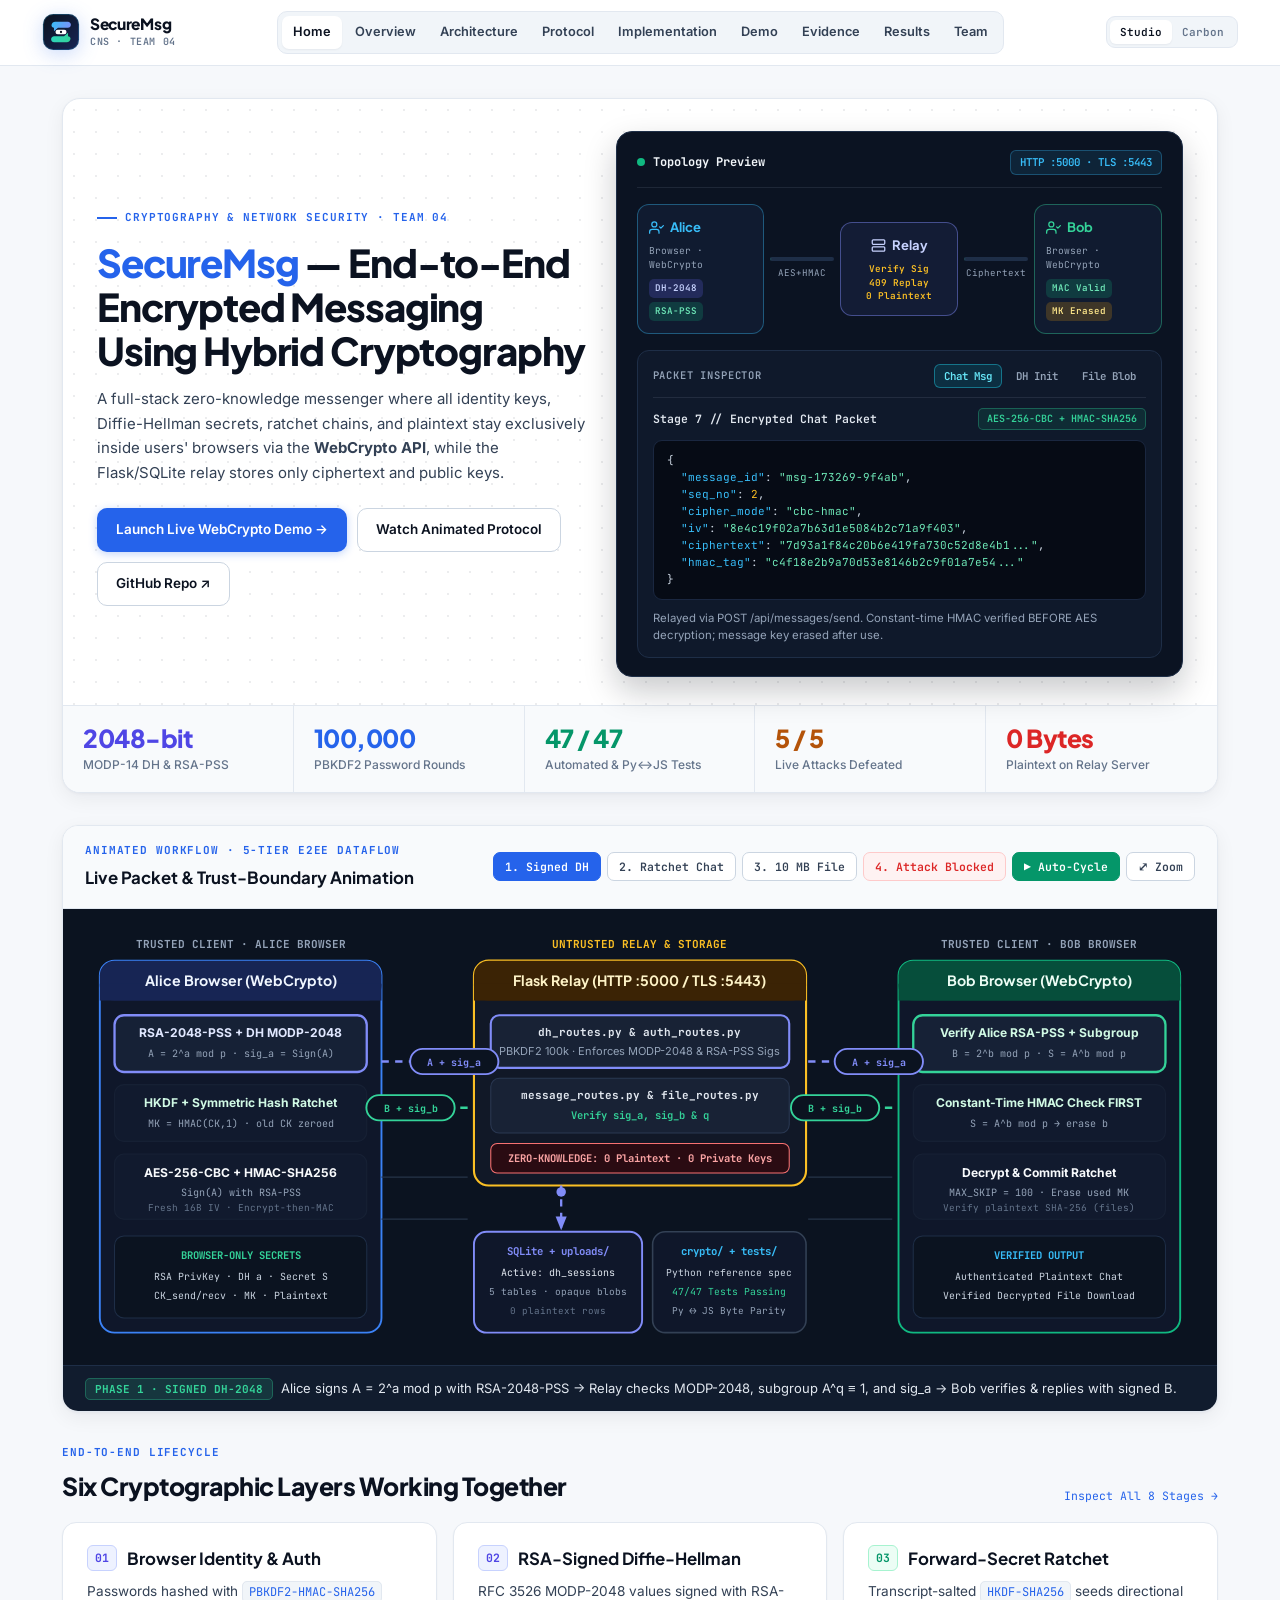
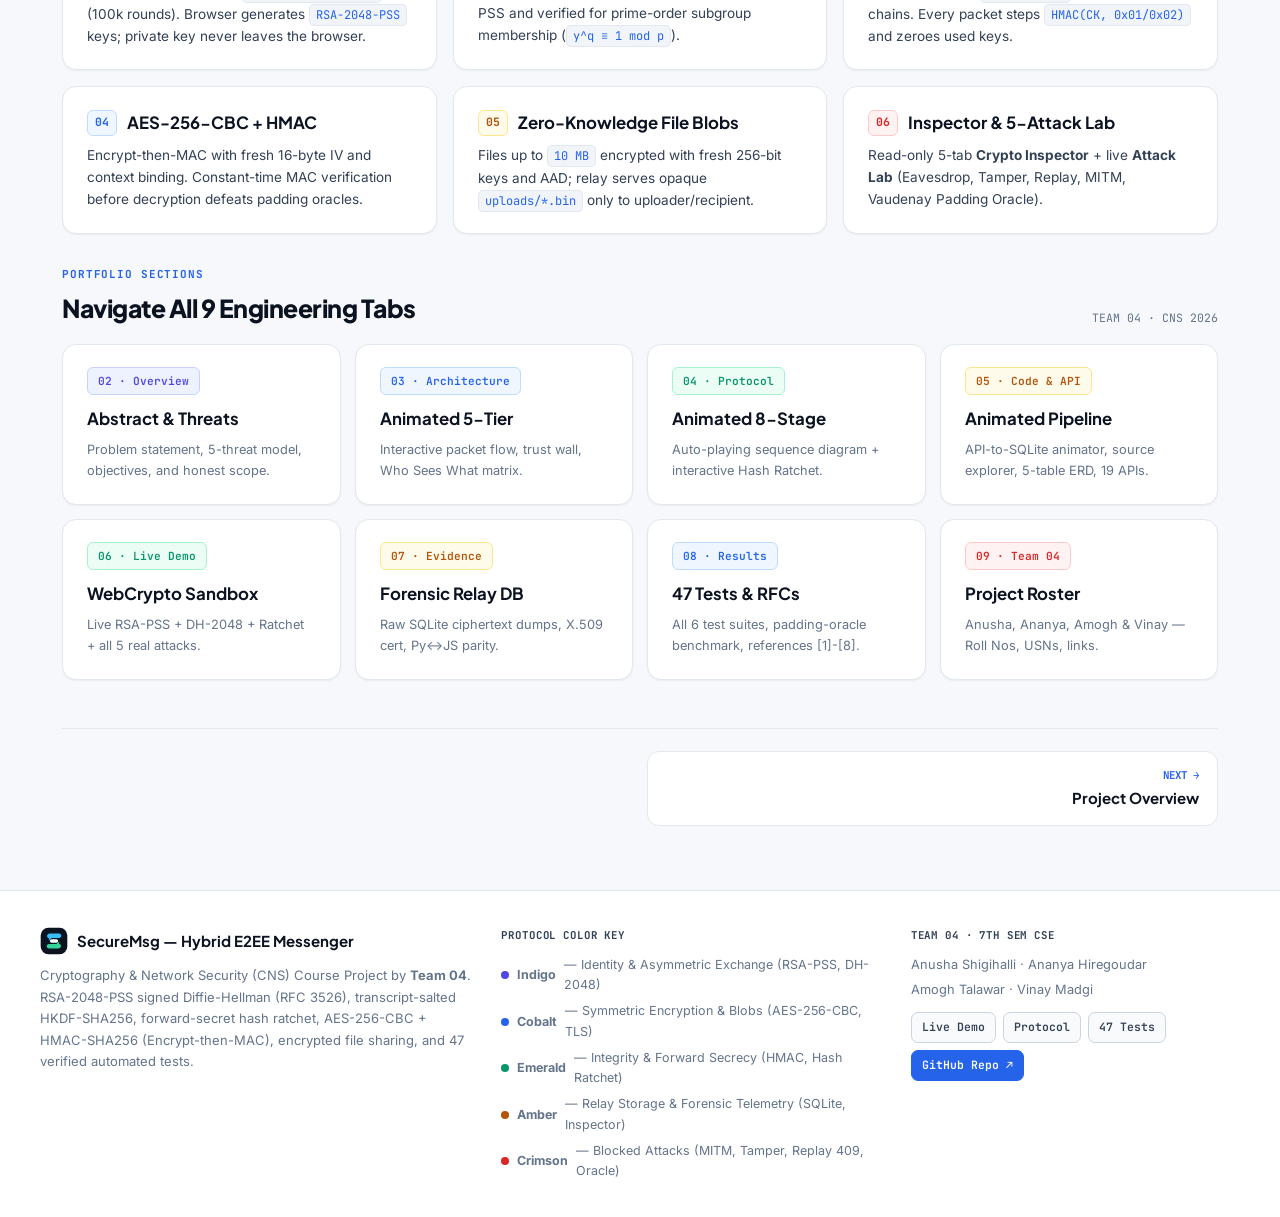
==== commit fb1cc150: "Rename Topology Preview and add original interlocking S dual-channel logo" ====
--- a/docs/index.html
+++ b/docs/index.html
@@ -5,7 +5,7 @@
   <meta name="viewport" content="width=device-width, initial-scale=1.0" />
   <meta name="description" content="SecureMsg — End-to-End Encrypted Messaging System Using Hybrid Cryptography. Cryptography and Network Security (CNS) Team 04 Engineering Portfolio." />
   <title>SecureMsg — Hybrid Cryptography Portfolio</title>
-  <link rel="icon" type="image/svg+xml" href="data:image/svg+xml,%3Csvg xmlns='http://www.w3.org/2000/svg' viewBox='0 0 40 40'%3E%3Cdefs%3E%3ClinearGradient id='g' x1='0' y1='0' x2='1' y2='1'%3E%3Cstop offset='0%25' stop-color='%231D4ED8'/%3E%3Cstop offset='55%25' stop-color='%232563EB'/%3E%3Cstop offset='100%25' stop-color='%230D9488'/%3E%3C/linearGradient%3E%3C/defs%3E%3Crect width='40' height='40' rx='11' fill='url(%23g)'/%3E%3Cpath d='M20 7.5L30.5 11.4V20.2C30.5 26.3 25.8 30.8 20 32.8C14.2 30.8 9.5 26.3 9.5 20.2V11.4L20 7.5Z' fill='%23FFFFFF' fill-opacity='0.14' stroke='%23FFFFFF' stroke-width='2' stroke-linejoin='round'/%3E%3Cpath d='M15.2 20.4L18.5 23.7L25.2 16.8' fill='none' stroke='%235EEAD4' stroke-width='2.6' stroke-linecap='round' stroke-linejoin='round'/%3E%3C/svg%3E" />
+  <link rel="icon" type="image/svg+xml" href="data:image/svg+xml,%3Csvg xmlns='http://www.w3.org/2000/svg' viewBox='0 0 40 40'%3E%3Crect width='40' height='40' rx='11' fill='%230B1320'/%3E%3Cpath d='M10 14.5C10 11.5 12.4 9.5 15.5 9.5H27.5C29.4 9.5 30.5 10.6 30.5 12.5C30.5 14.4 29.4 15.5 27.5 15.5H17.2L12.5 19.5V16.2C11 15.8 10 15.2 10 14.5Z' fill='%2338BDF8'/%3E%3Cpath d='M30 25.5C30 28.5 27.6 30.5 24.5 30.5H12.5C10.6 30.5 9.5 29.4 9.5 27.5C9.5 25.6 10.6 24.5 12.5 24.5H22.8L27.5 20.5V23.8C29 24.2 30 24.8 30 25.5Z' fill='%2334D399'/%3E%3Crect x='14.5' y='17.6' width='11' height='4.8' rx='2.4' fill='%23FFFFFF'/%3E%3C/svg%3E" />
   <link rel="preconnect" href="https://fonts.googleapis.com" />
   <link rel="preconnect" href="https://fonts.gstatic.com" crossorigin />
   <link href="https://fonts.googleapis.com/css2?family=Inter:wght@400;500;600;700&family=JetBrains+Mono:wght@400;500;600;700&family=Plus+Jakarta+Sans:wght@600;700;800&display=swap" rel="stylesheet" />
@@ -21,22 +21,26 @@
         <span class="brand-mark" aria-hidden="true">
           <svg viewBox="0 0 40 40" fill="none" xmlns="http://www.w3.org/2000/svg">
             <defs>
-              <linearGradient id="smLogoGrad" x1="2" y1="2" x2="38" y2="38" gradientUnits="userSpaceOnUse">
-                <stop offset="0%" stop-color="#1E3A8A"/>
-                <stop offset="52%" stop-color="#2563EB"/>
-                <stop offset="100%" stop-color="#0D9488"/>
+              <linearGradient id="smBg" x1="2" y1="2" x2="38" y2="38" gradientUnits="userSpaceOnUse">
+                <stop offset="0%" stop-color="#0B1320"/>
+                <stop offset="100%" stop-color="#172554"/>
               </linearGradient>
-              <linearGradient id="smInnerHi" x1="20" y1="1" x2="20" y2="39" gradientUnits="userSpaceOnUse">
-                <stop offset="0%" stop-color="#FFFFFF" stop-opacity="0.34"/>
-                <stop offset="100%" stop-color="#FFFFFF" stop-opacity="0.04"/>
+              <linearGradient id="smTopBar" x1="10" y1="9" x2="31" y2="18" gradientUnits="userSpaceOnUse">
+                <stop offset="0%" stop-color="#38BDF8"/>
+                <stop offset="100%" stop-color="#818CF8"/>
+              </linearGradient>
+              <linearGradient id="smBotBar" x1="9" y1="22" x2="30" y2="31" gradientUnits="userSpaceOnUse">
+                <stop offset="0%" stop-color="#2DD4BF"/>
+                <stop offset="100%" stop-color="#34D399"/>
               </linearGradient>
             </defs>
-            <rect x="1" y="1" width="38" height="38" rx="11" fill="url(#smLogoGrad)"/>
-            <rect x="1.5" y="1.5" width="37" height="37" rx="10.5" stroke="url(#smInnerHi)" stroke-width="1"/>
-            <!-- Geometric Shield + Encrypted Message Crest -->
-            <path d="M20 7.5L30.5 11.4V19.6C30.5 25.8 26 30.5 20 32.6C14 30.5 9.5 25.8 9.5 19.6V11.4L20 7.5Z" fill="#FFFFFF" fill-opacity="0.14" stroke="#FFFFFF" stroke-width="1.9" stroke-linejoin="round"/>
-            <path d="M15.2 20.1L18.5 23.4L25.2 16.5" stroke="#5EEAD4" stroke-width="2.5" stroke-linecap="round" stroke-linejoin="round"/>
-            <circle cx="20" cy="12.2" r="1.35" fill="#93C5FD"/>
+            <rect x="1" y="1" width="38" height="38" rx="11" fill="url(#smBg)"/>
+            <rect x="1.5" y="1.5" width="37" height="37" rx="10.5" stroke="#38BDF8" stroke-opacity="0.28" stroke-width="1"/>
+            <!-- Original Interlocking Dual-Channel "S" Monogram -->
+            <path d="M10 13.2C10 11 11.8 9.2 14 9.2H27.2C29 9.2 30.4 10.6 30.4 12.4C30.4 14.2 29 15.6 27.2 15.6H16.8L12.6 19.2V15.6C11.1 15.4 10 14.4 10 13.2Z" fill="url(#smTopBar)"/>
+            <path d="M30 26.8C30 29 28.2 30.8 26 30.8H12.8C11 30.8 9.6 29.4 9.6 27.6C9.6 25.8 11 24.4 12.8 24.4H23.2L27.4 20.8V24.4C28.9 24.6 30 25.6 30 26.8Z" fill="url(#smBotBar)"/>
+            <rect x="14.2" y="17.6" width="11.6" height="4.8" rx="2.4" fill="#FFFFFF"/>
+            <circle cx="20" cy="20" r="1.2" fill="#0B1320"/>
           </svg>
         </span>
         <span class="brand-copy">
@@ -118,16 +122,10 @@
         <div class="footer-brand">
           <span class="brand-mark sm" aria-hidden="true">
             <svg viewBox="0 0 40 40" fill="none" xmlns="http://www.w3.org/2000/svg">
-              <defs>
-                <linearGradient id="smLogoGradSm" x1="2" y1="2" x2="38" y2="38" gradientUnits="userSpaceOnUse">
-                  <stop offset="0%" stop-color="#1E3A8A"/>
-                  <stop offset="52%" stop-color="#2563EB"/>
-                  <stop offset="100%" stop-color="#0D9488"/>
-                </linearGradient>
-              </defs>
-              <rect x="1" y="1" width="38" height="38" rx="11" fill="url(#smLogoGradSm)"/>
-              <path d="M20 7.5L30.5 11.4V19.6C30.5 25.8 26 30.5 20 32.6C14 30.5 9.5 25.8 9.5 19.6V11.4L20 7.5Z" fill="#FFFFFF" fill-opacity="0.14" stroke="#FFFFFF" stroke-width="2" stroke-linejoin="round"/>
-              <path d="M15.2 20.1L18.5 23.4L25.2 16.5" stroke="#5EEAD4" stroke-width="2.6" stroke-linecap="round" stroke-linejoin="round"/>
+              <rect x="1" y="1" width="38" height="38" rx="11" fill="#0B1320"/>
+              <path d="M10 13.2C10 11 11.8 9.2 14 9.2H27.2C29 9.2 30.4 10.6 30.4 12.4C30.4 14.2 29 15.6 27.2 15.6H16.8L12.6 19.2V15.6C11.1 15.4 10 14.4 10 13.2Z" fill="#38BDF8"/>
+              <path d="M30 26.8C30 29 28.2 30.8 26 30.8H12.8C11 30.8 9.6 29.4 9.6 27.6C9.6 25.8 11 24.4 12.8 24.4H23.2L27.4 20.8V24.4C28.9 24.6 30 25.6 30 26.8Z" fill="#34D399"/>
+              <rect x="14.2" y="17.6" width="11.6" height="4.8" rx="2.4" fill="#FFFFFF"/>
             </svg>
           </span>
           <strong>SecureMsg — Hybrid E2EE Messenger</strong>
